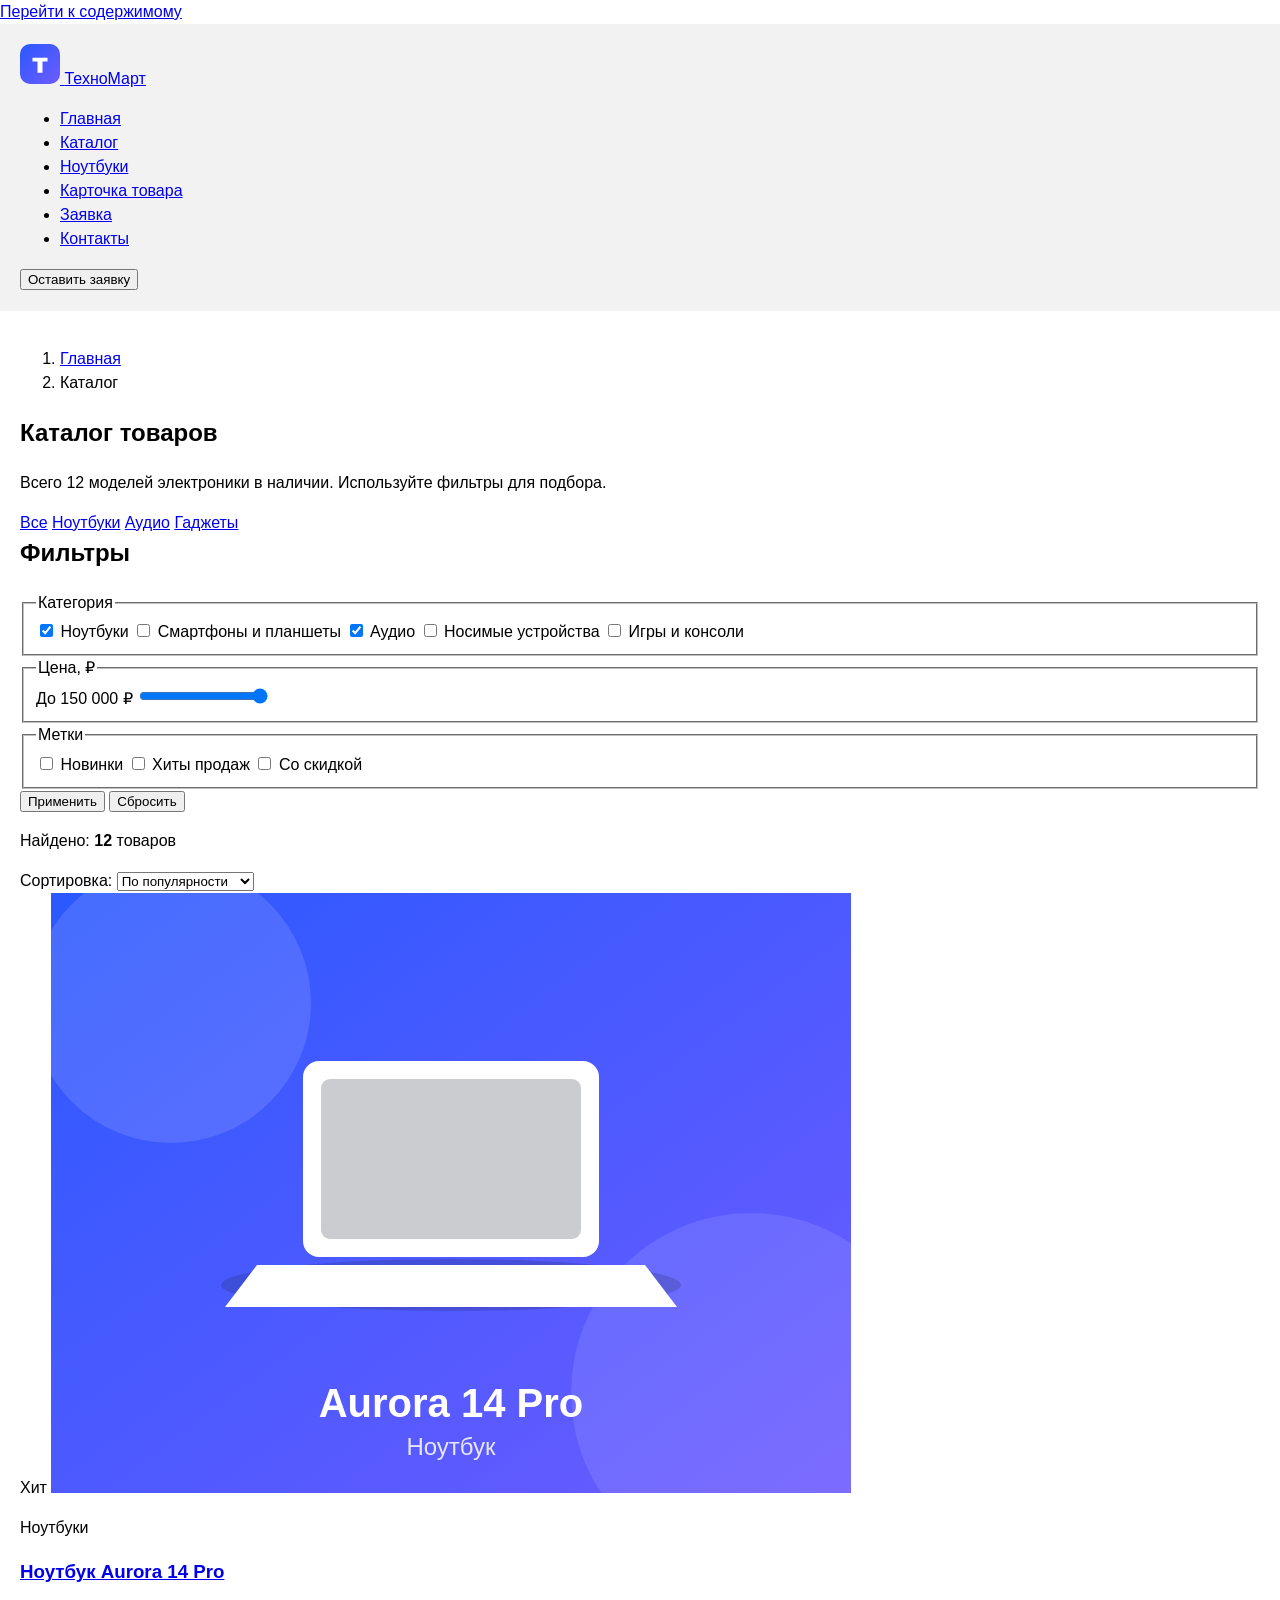
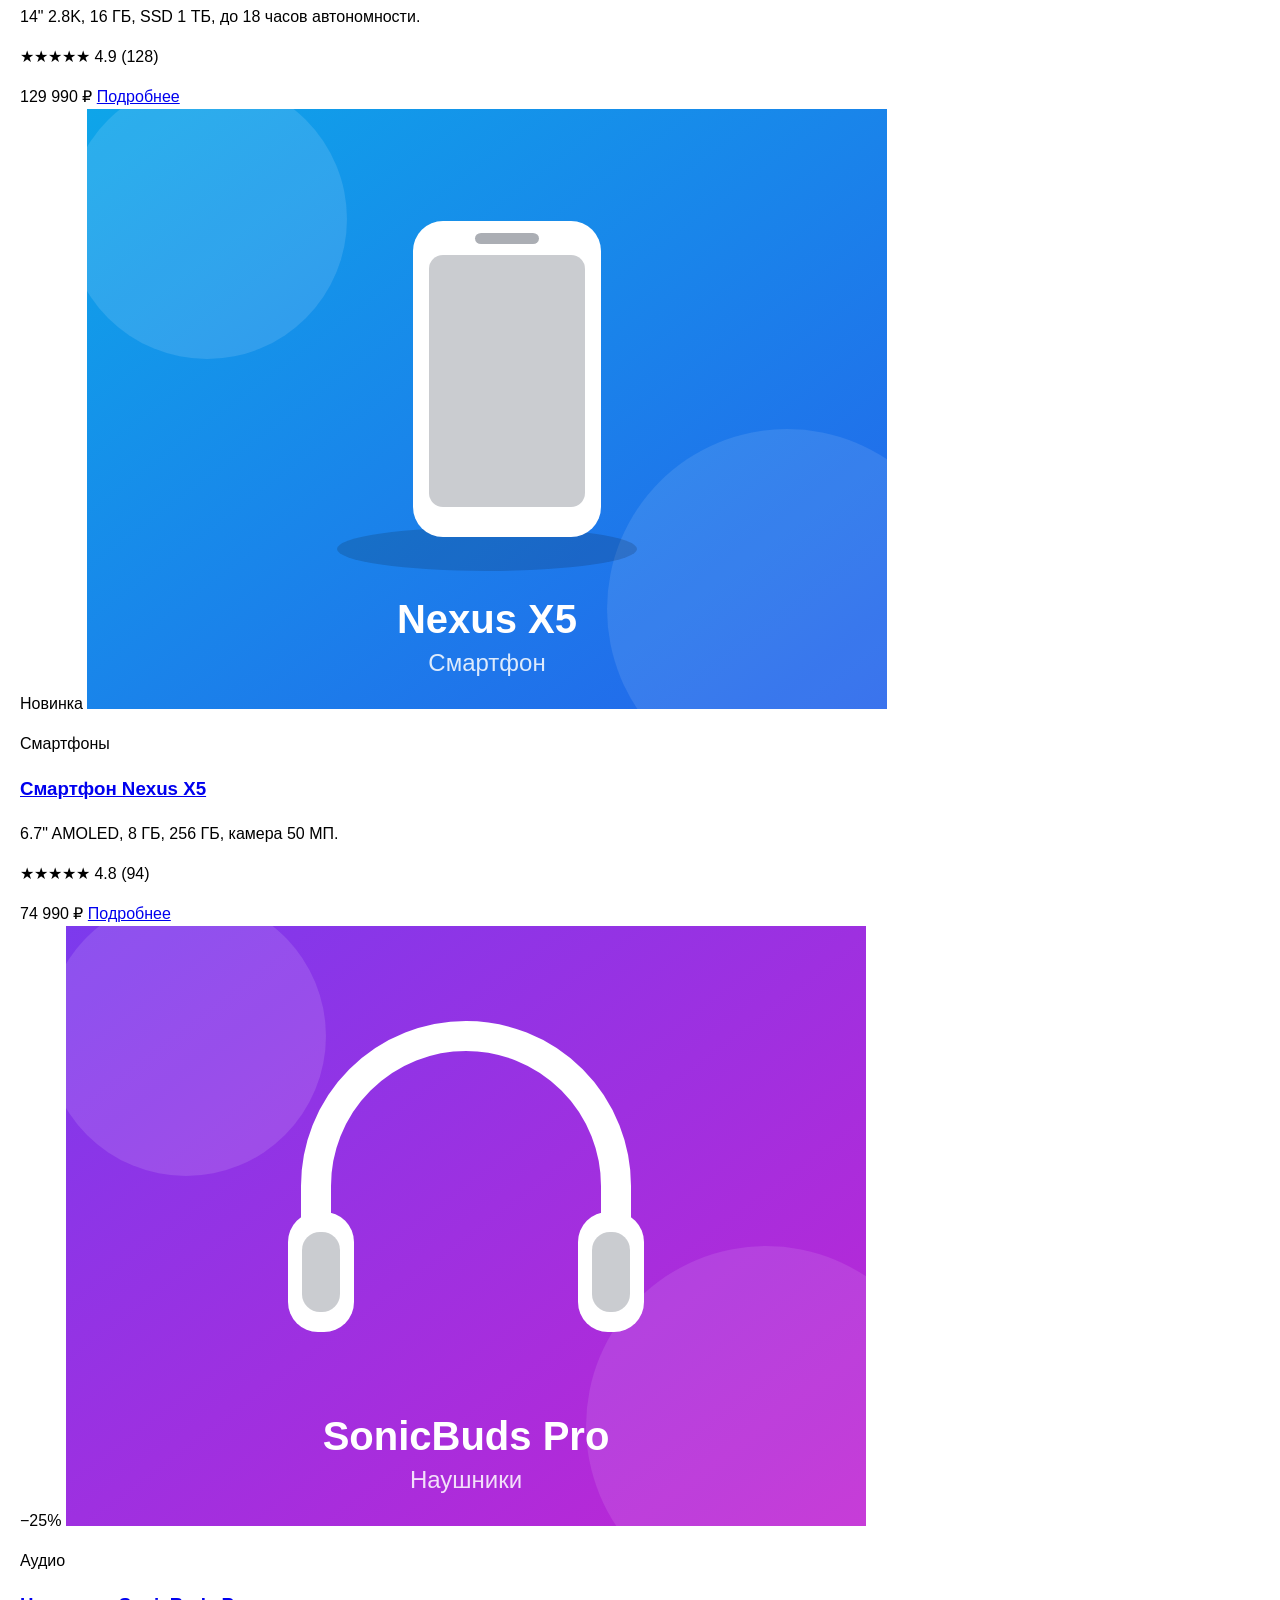
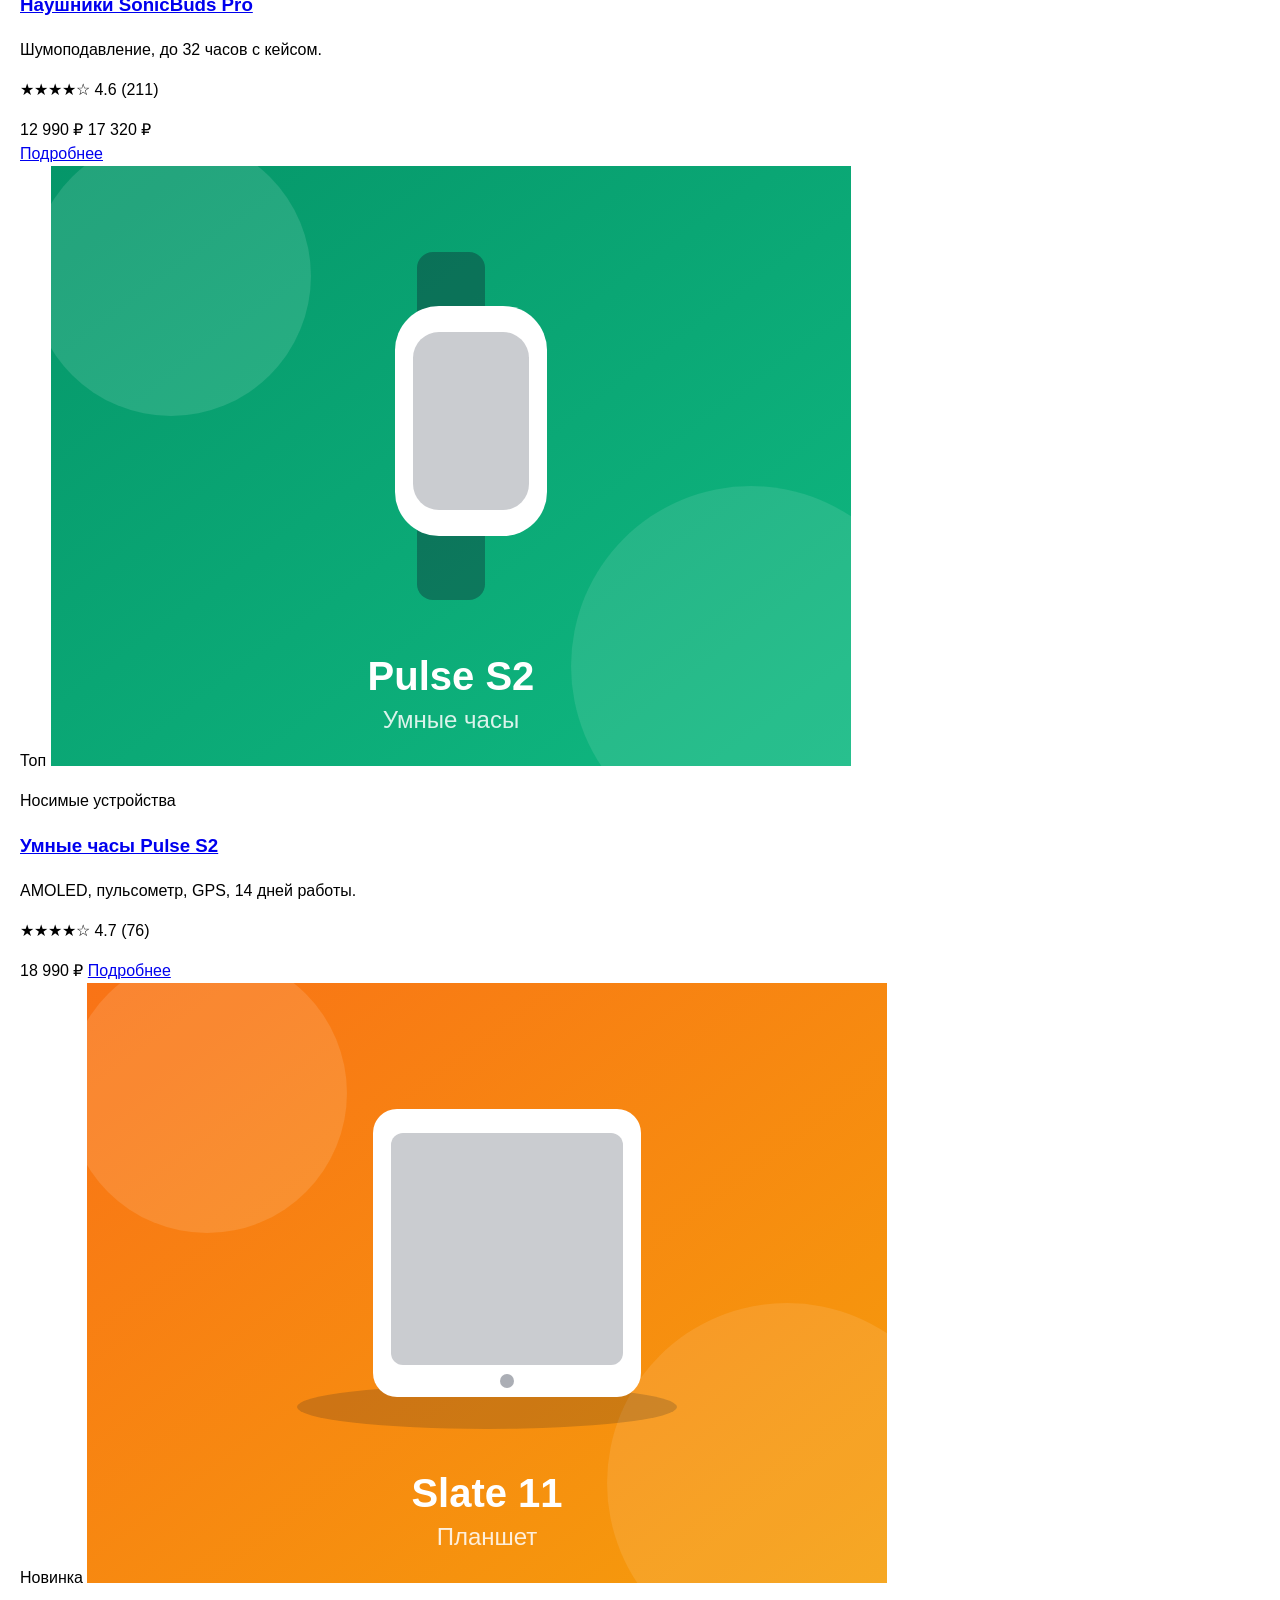
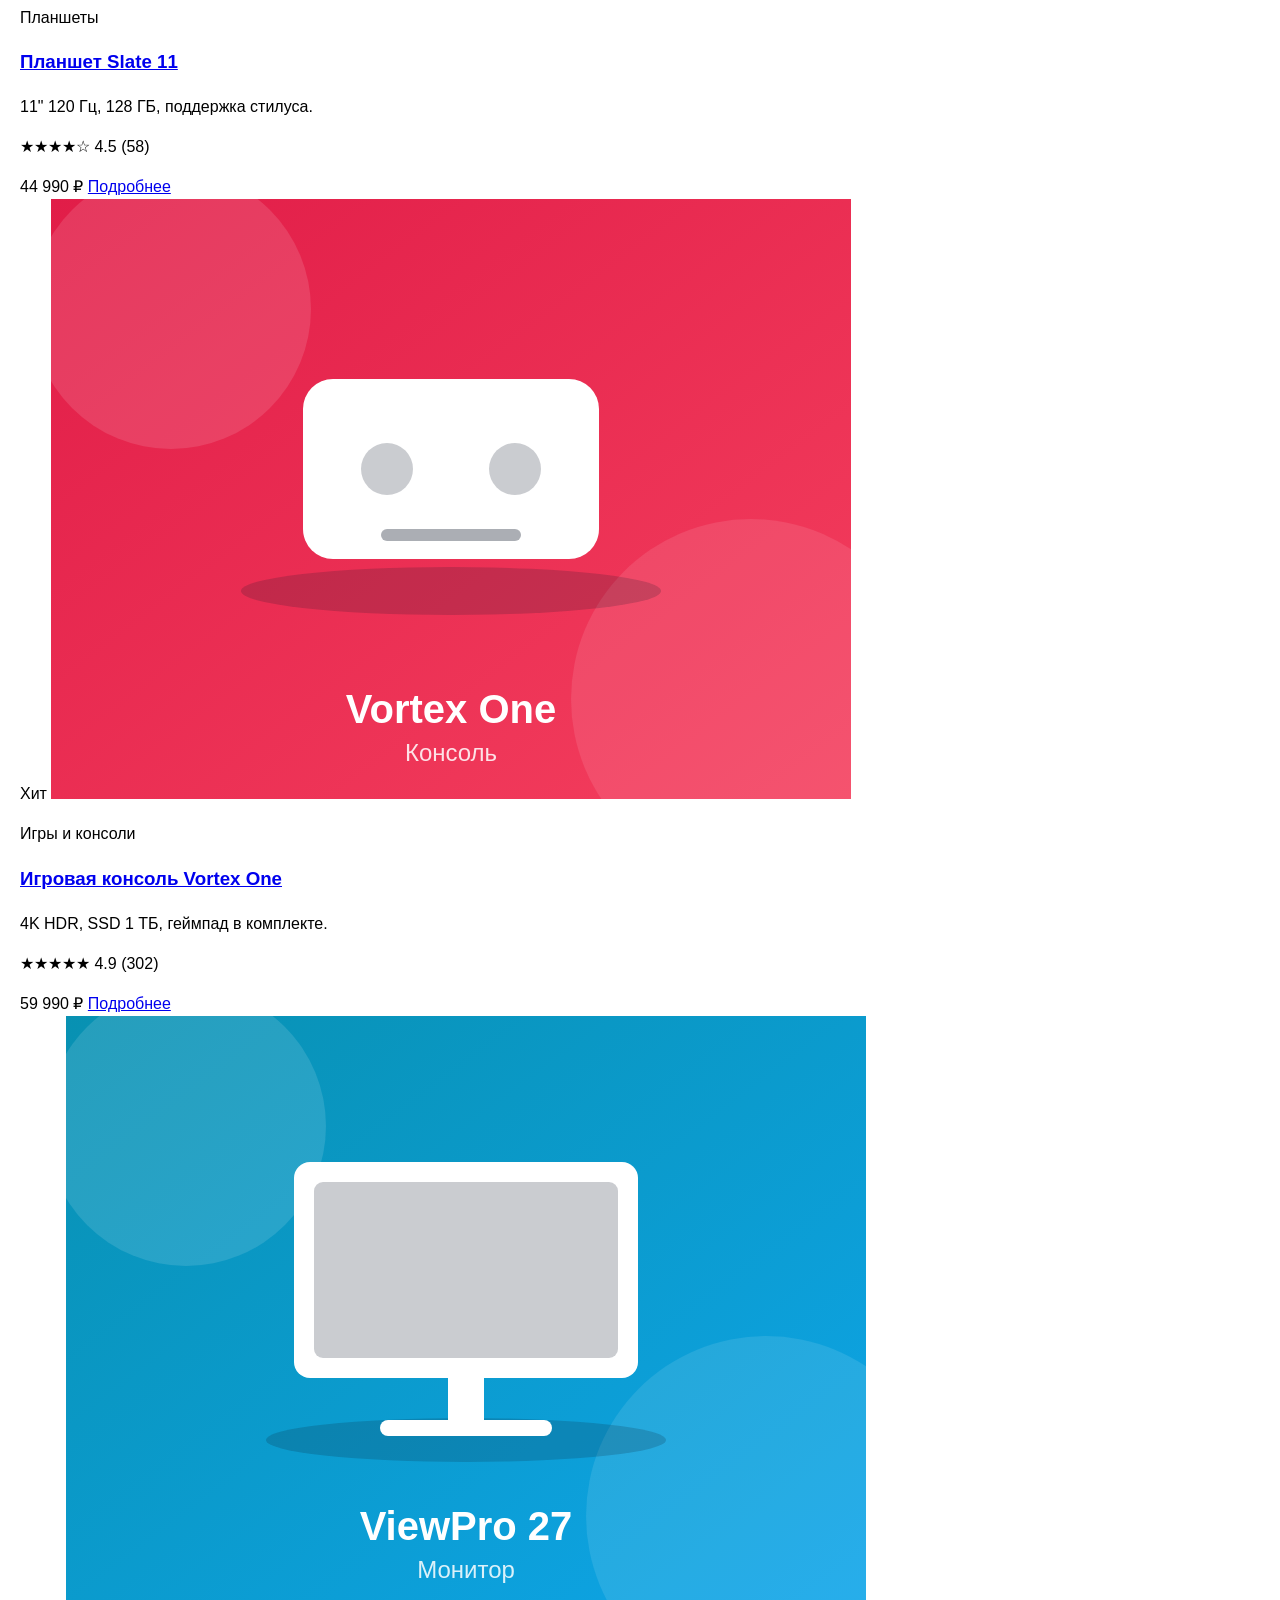
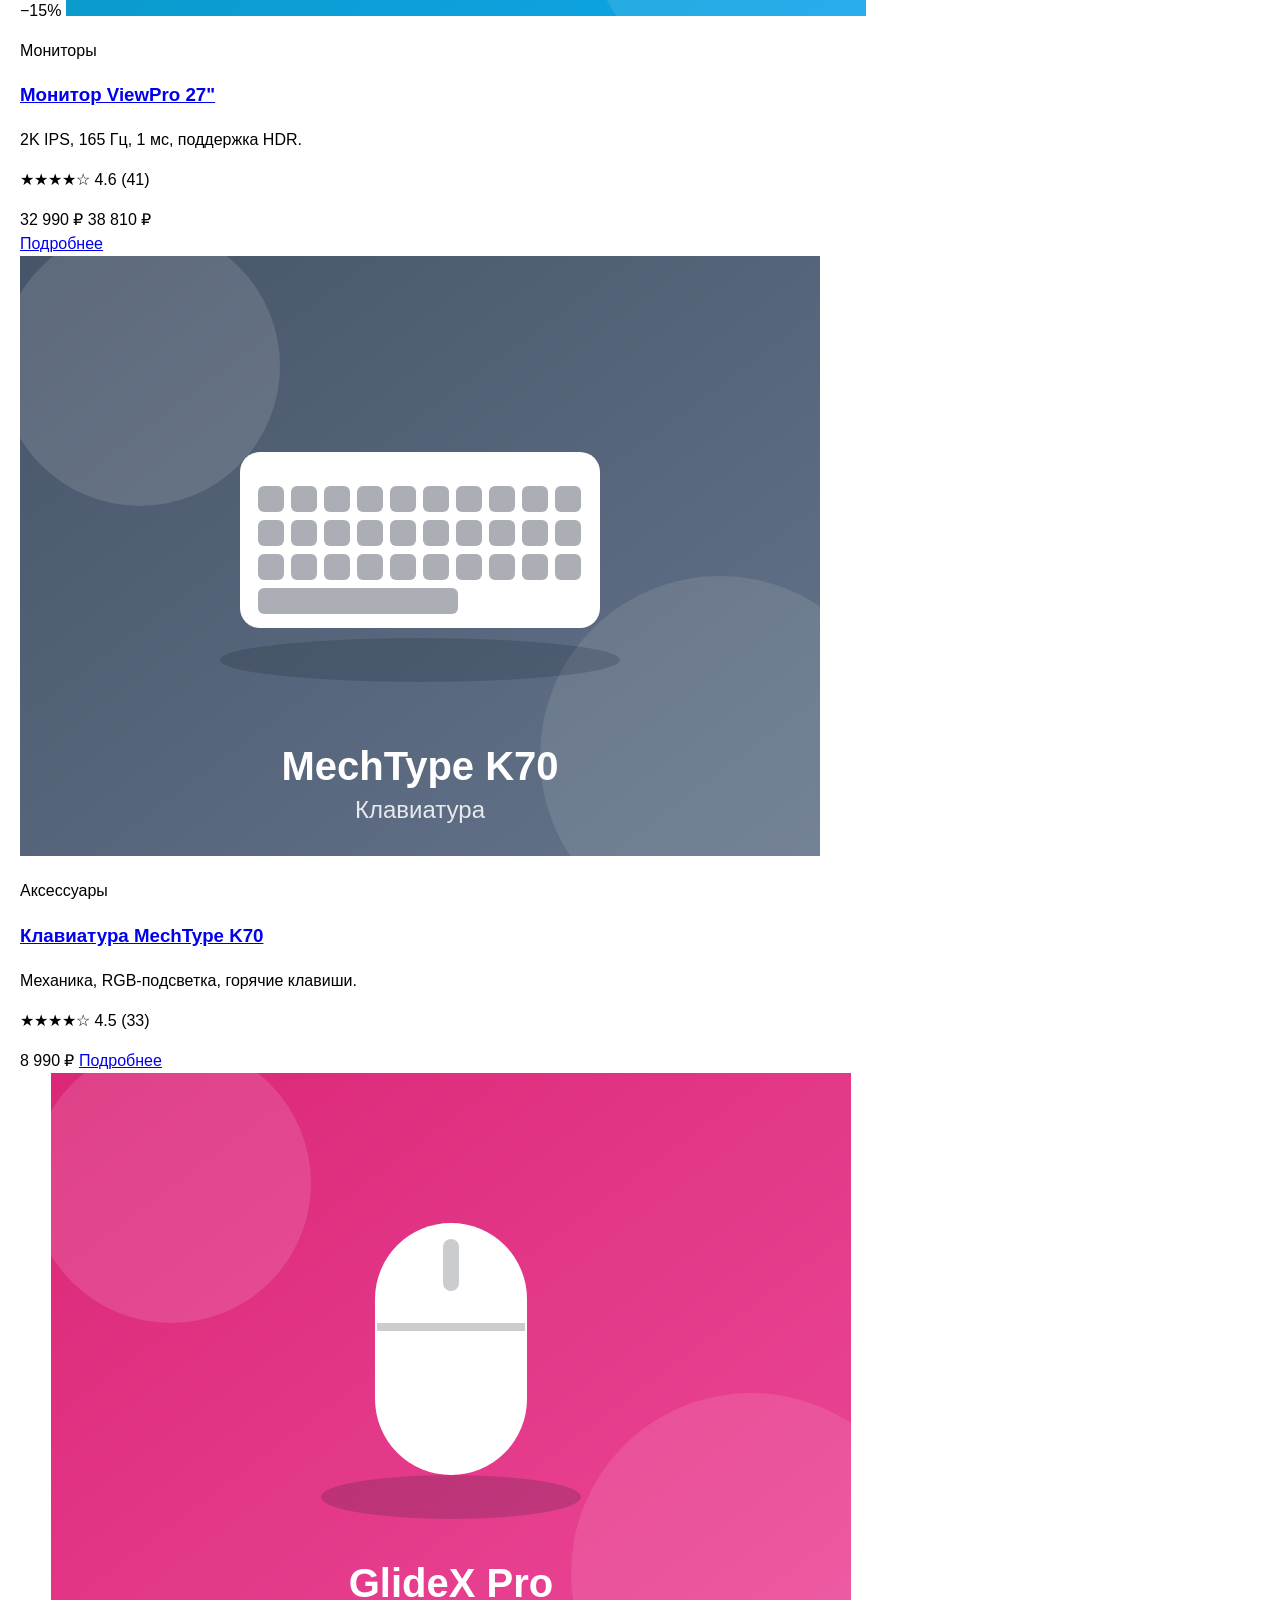
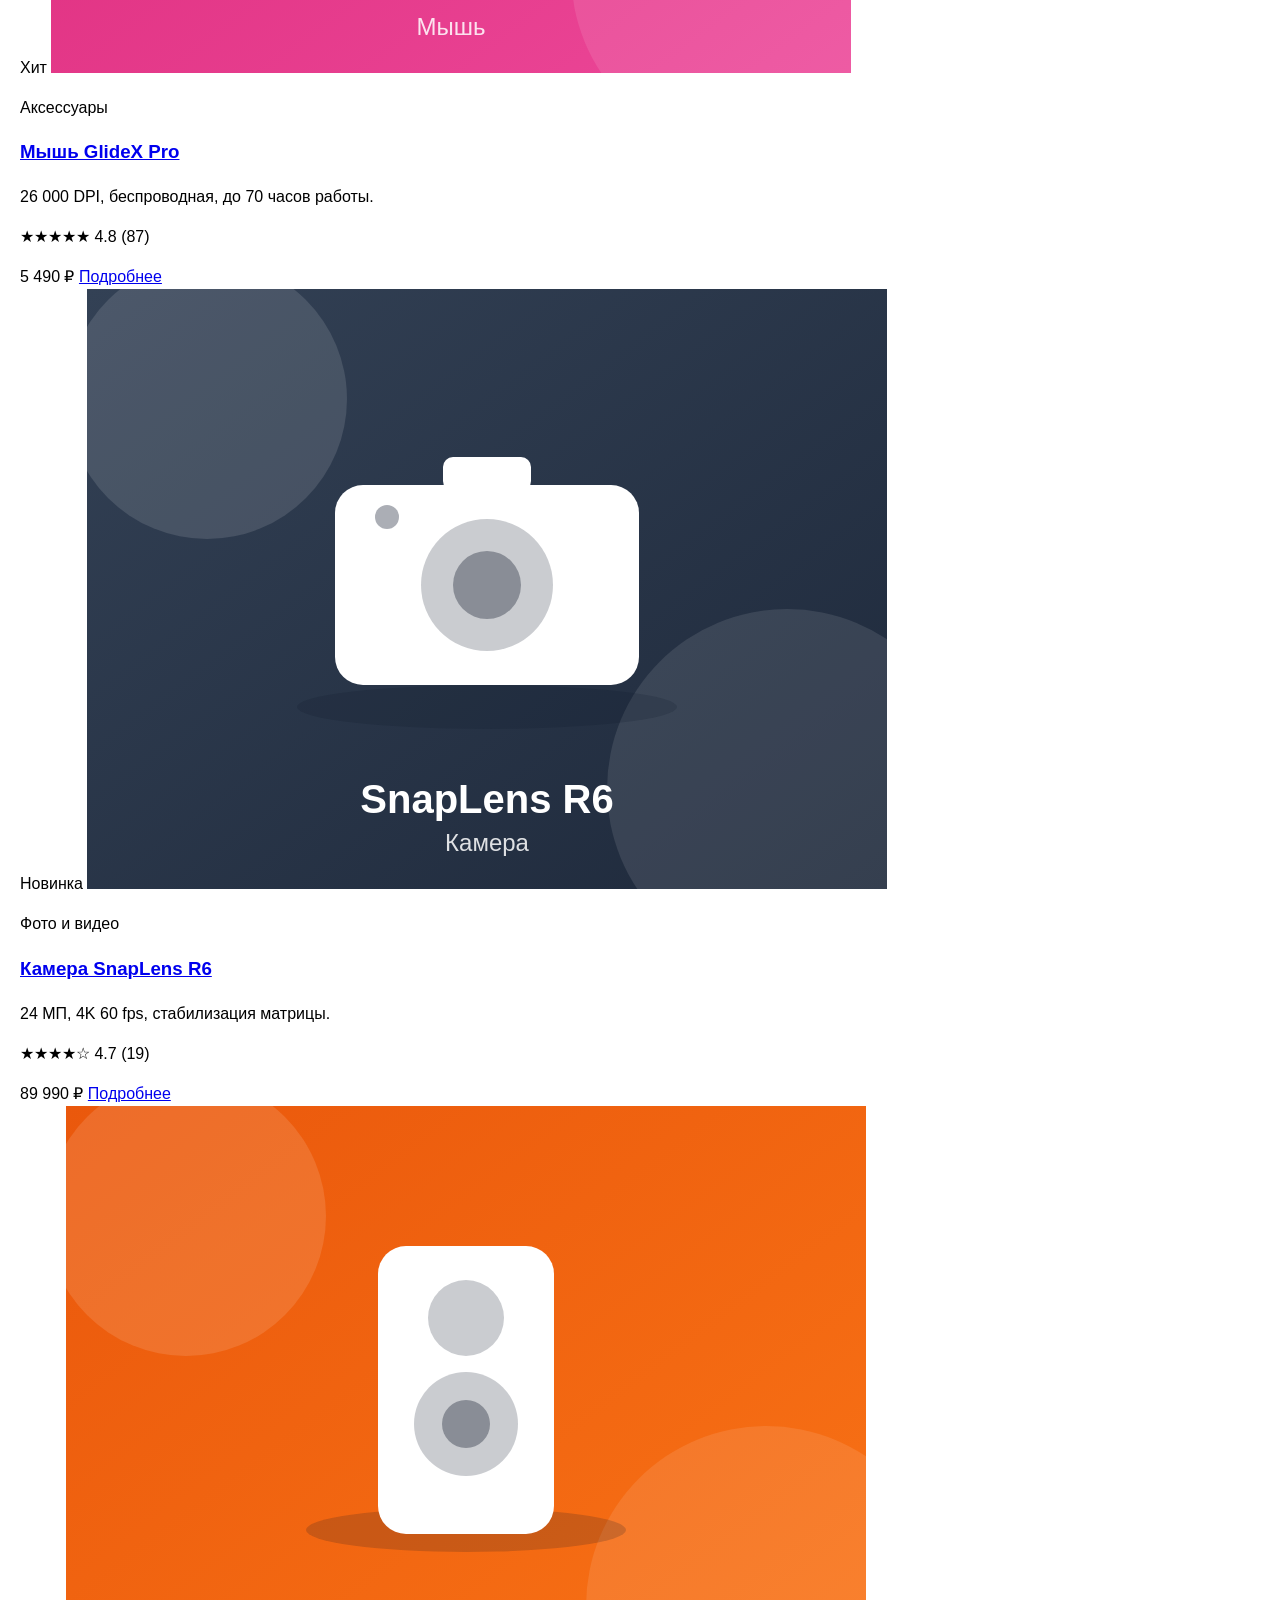
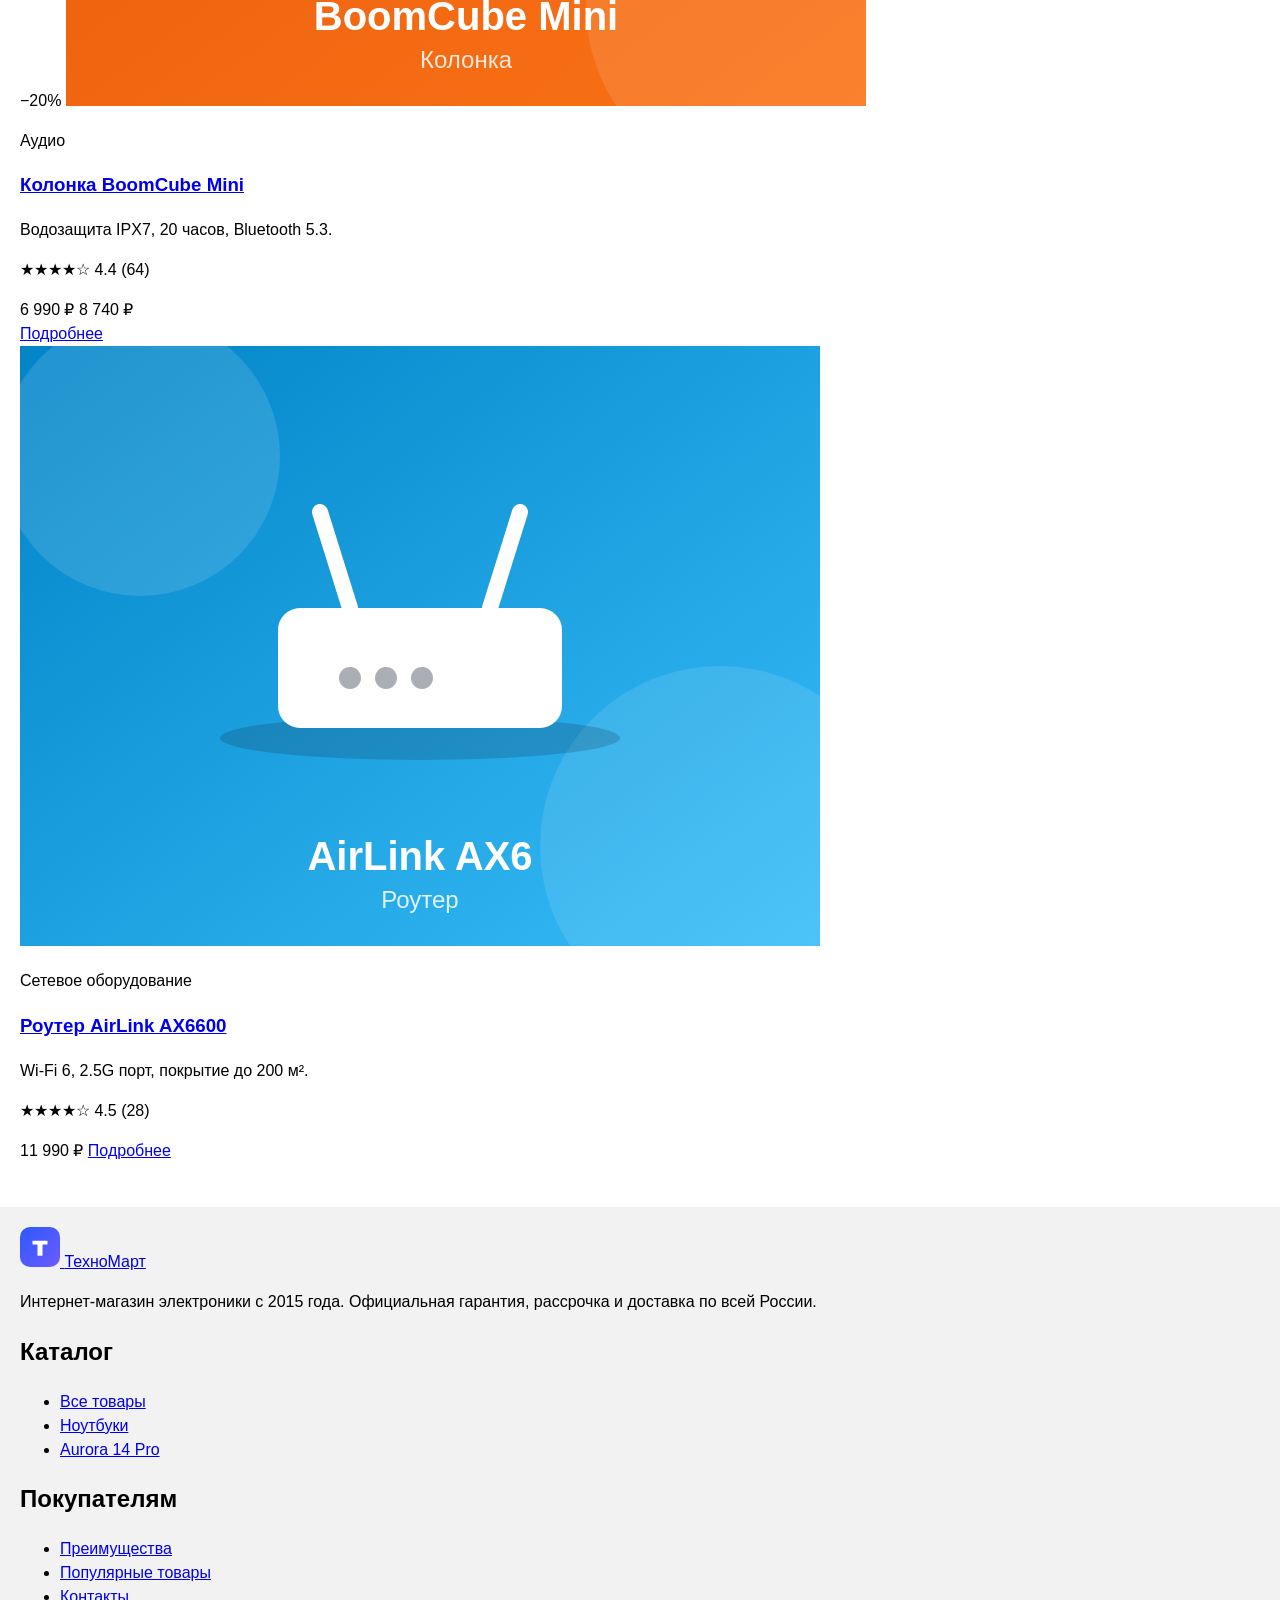
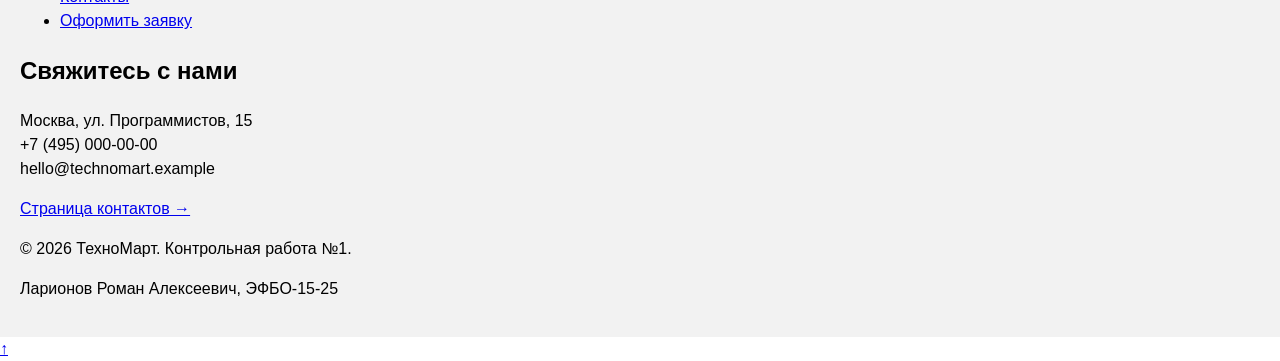
==== catalog.html @ 36c21b1c "feat: страницы главная, каталог, категория и карточка товара" ====
<!DOCTYPE html>
<html lang="ru">
<head>
  <meta charset="UTF-8">
  <meta name="viewport" content="width=device-width, initial-scale=1.0">
  <title>Каталог электроники — ТехноМарт</title>
  <meta name="description" content="Каталог ТехноМарт: ноутбуки, смартфоны, аудио, носимые устройства, игровые консоли и аксессуары. Фильтры по категории и цене.">
  <link rel="icon" type="image/svg+xml" href="images/favicon.svg">
  <link rel="stylesheet" href="css/style.css">
</head>
<body id="top">
  <a class="skip-link" href="#main">Перейти к содержимому</a>

  <header class="site-header">
    <div class="site-header__inner container">
      <a class="site-header__logo" href="index.html">
        <img class="site-header__logo-image" src="images/logo.svg" alt="Логотип интернет-магазина ТехноМарт" width="40" height="40">
        <span class="site-header__logo-text">Техно<span class="site-header__logo-accent">Март</span></span>
      </a>
      <nav class="site-nav" aria-label="Основная навигация">
        <ul class="site-nav__list">
          <li class="site-nav__item"><a class="site-nav__link" href="index.html">Главная</a></li>
          <li class="site-nav__item"><a class="site-nav__link site-nav__link--active" href="catalog.html" aria-current="page">Каталог</a></li>
          <li class="site-nav__item"><a class="site-nav__link" href="category.html">Ноутбуки</a></li>
          <li class="site-nav__item"><a class="site-nav__link" href="product.html">Карточка товара</a></li>
          <li class="site-nav__item"><a class="site-nav__link" href="order.html">Заявка</a></li>
          <li class="site-nav__item"><a class="site-nav__link" href="contacts.html">Контакты</a></li>
        </ul>
      </nav>
      <div class="site-header__actions">
        <button class="btn btn--primary btn--sm" type="button" data-modal-open="callback-modal">Оставить заявку</button>
      </div>
    </div>
  </header>

  <main id="main">
    <div class="container">
      <!-- Хлебные крошки -->
      <nav class="breadcrumbs" aria-label="Хлебные крошки">
        <ol class="breadcrumbs__list">
          <li class="breadcrumbs__item"><a class="breadcrumbs__link" href="index.html">Главная</a></li>
          <li class="breadcrumbs__item"><span class="breadcrumbs__current" aria-current="page">Каталог</span></li>
        </ol>
      </nav>
    </div>

    <section class="catalog" aria-labelledby="catalog-title">
      <div class="container">
        <div class="page-head">
          <div class="page-head__inner">
            <div>
              <h1 class="page-head__title" id="catalog-title">Каталог товаров</h1>
              <p class="page-head__text">Всего 12 моделей электроники в наличии. Используйте фильтры для подбора.</p>
            </div>
            <nav class="chips" aria-label="Быстрый выбор категории">
              <a class="chip chip--active" href="catalog.html">Все</a>
              <a class="chip" href="category.html">Ноутбуки</a>
              <a class="chip" href="catalog.html">Аудио</a>
              <a class="chip" href="catalog.html">Гаджеты</a>
            </nav>
          </div>
        </div>

        <div class="catalog__layout">
          <!-- Боковая панель фильтров (aside, sticky) -->
          <aside class="catalog__sidebar" aria-label="Фильтры каталога">
            <form class="filter" action="#" method="get">
              <h2 class="filter__title">Фильтры</h2>

              <fieldset class="filter__group">
                <legend class="filter__legend">Категория</legend>
                <label class="filter__item">
                  <input class="filter__input" type="checkbox" name="cat" value="laptops" checked>
                  <span class="filter__label">Ноутбуки</span>
                </label>
                <label class="filter__item">
                  <input class="filter__input" type="checkbox" name="cat" value="phones">
                  <span class="filter__label">Смартфоны и планшеты</span>
                </label>
                <label class="filter__item">
                  <input class="filter__input" type="checkbox" name="cat" value="audio" checked>
                  <span class="filter__label">Аудио</span>
                </label>
                <label class="filter__item">
                  <input class="filter__input" type="checkbox" name="cat" value="wearables">
                  <span class="filter__label">Носимые устройства</span>
                </label>
                <label class="filter__item">
                  <input class="filter__input" type="checkbox" name="cat" value="games">
                  <span class="filter__label">Игры и консоли</span>
                </label>
              </fieldset>

              <fieldset class="filter__group">
                <legend class="filter__legend">Цена, ₽</legend>
                <label class="filter__item" for="price-max">
                  <span class="filter__label">До 150 000 ₽</span>
                  <input class="filter__range" id="price-max" type="range" name="price" min="5000" max="150000" step="5000" value="150000">
                </label>
              </fieldset>

              <fieldset class="filter__group">
                <legend class="filter__legend">Метки</legend>
                <label class="filter__item">
                  <input class="filter__input" type="checkbox" name="tag" value="new">
                  <span class="filter__label">Новинки</span>
                </label>
                <label class="filter__item">
                  <input class="filter__input" type="checkbox" name="tag" value="hit">
                  <span class="filter__label">Хиты продаж</span>
                </label>
                <label class="filter__item">
                  <input class="filter__input" type="checkbox" name="tag" value="discount">
                  <span class="filter__label">Со скидкой</span>
                </label>
              </fieldset>

              <div class="order-form__actions">
                <button class="btn btn--primary btn--block" type="submit">Применить</button>
                <button class="btn btn--ghost btn--block" type="reset">Сбросить</button>
              </div>
            </form>
          </aside>

          <!-- Сетка карточек -->
          <div class="catalog__content">
            <div class="catalog__toolbar">
              <p class="catalog__count">Найдено: <strong>12</strong> товаров</p>
              <div class="catalog__sort">
                <label class="order-form__label" for="sort">Сортировка:</label>
                <select class="order-form__select select--auto" id="sort" name="sort">
                  <option>По популярности</option>
                  <option>Сначала дешёвые</option>
                  <option>Сначала дорогие</option>
                  <option>По рейтингу</option>
                </select>
              </div>
            </div>

            <div class="product-grid">
              <article class="product-card product-card--featured">
                <span class="product-card__badge product-card__badge--hit">Хит</span>
                <a class="product-card__media" href="product.html">
                  <img class="product-card__image" src="images/product-laptop.svg" alt="Ноутбук Aurora 14 Pro" width="800" height="600" loading="lazy">
                </a>
                <div class="product-card__body">
                  <p class="product-card__category">Ноутбуки</p>
                  <h3 class="product-card__title"><a href="product.html">Ноутбук Aurora 14 Pro</a></h3>
                  <p class="product-card__description">14&quot; 2.8K, 16 ГБ, SSD 1 ТБ, до 18 часов автономности.</p>
                  <p class="rating"><span class="rating__stars" aria-hidden="true">★★★★★</span> 4.9 <span class="rating__count">(128)</span></p>
                  <div class="product-card__meta">
                    <span class="product-card__price">129 990 ₽</span>
                    <a class="btn btn--outline btn--sm" href="product.html">Подробнее</a>
                  </div>
                </div>
              </article>

              <article class="product-card">
                <span class="product-card__badge product-card__badge--new">Новинка</span>
                <a class="product-card__media" href="product.html">
                  <img class="product-card__image" src="images/product-smartphone.svg" alt="Смартфон Nexus X5" width="800" height="600" loading="lazy">
                </a>
                <div class="product-card__body">
                  <p class="product-card__category">Смартфоны</p>
                  <h3 class="product-card__title"><a href="product.html">Смартфон Nexus X5</a></h3>
                  <p class="product-card__description">6.7&quot; AMOLED, 8 ГБ, 256 ГБ, камера 50 МП.</p>
                  <p class="rating"><span class="rating__stars" aria-hidden="true">★★★★★</span> 4.8 <span class="rating__count">(94)</span></p>
                  <div class="product-card__meta">
                    <span class="product-card__price">74 990 ₽</span>
                    <a class="btn btn--outline btn--sm" href="product.html">Подробнее</a>
                  </div>
                </div>
              </article>

              <article class="product-card product-card--discount">
                <span class="product-card__badge product-card__badge--discount">−25%</span>
                <a class="product-card__media" href="product.html">
                  <img class="product-card__image" src="images/product-headphones.svg" alt="Наушники SonicBuds Pro" width="800" height="600" loading="lazy">
                </a>
                <div class="product-card__body">
                  <p class="product-card__category">Аудио</p>
                  <h3 class="product-card__title"><a href="product.html">Наушники SonicBuds Pro</a></h3>
                  <p class="product-card__description">Шумоподавление, до 32 часов с кейсом.</p>
                  <p class="rating"><span class="rating__stars" aria-hidden="true">★★★★☆</span> 4.6 <span class="rating__count">(211)</span></p>
                  <div class="product-card__meta">
                    <div class="product-card__prices">
                      <span class="product-card__price">12 990 ₽</span>
                      <span class="product-card__price-old">17 320 ₽</span>
                    </div>
                    <a class="btn btn--outline btn--sm" href="product.html">Подробнее</a>
                  </div>
                </div>
              </article>

              <article class="product-card">
                <span class="product-card__badge">Топ</span>
                <a class="product-card__media" href="product.html">
                  <img class="product-card__image" src="images/product-watch.svg" alt="Умные часы Pulse S2" width="800" height="600" loading="lazy">
                </a>
                <div class="product-card__body">
                  <p class="product-card__category">Носимые устройства</p>
                  <h3 class="product-card__title"><a href="product.html">Умные часы Pulse S2</a></h3>
                  <p class="product-card__description">AMOLED, пульсометр, GPS, 14 дней работы.</p>
                  <p class="rating"><span class="rating__stars" aria-hidden="true">★★★★☆</span> 4.7 <span class="rating__count">(76)</span></p>
                  <div class="product-card__meta">
                    <span class="product-card__price">18 990 ₽</span>
                    <a class="btn btn--outline btn--sm" href="product.html">Подробнее</a>
                  </div>
                </div>
              </article>

              <article class="product-card">
                <span class="product-card__badge product-card__badge--new">Новинка</span>
                <a class="product-card__media" href="product.html">
                  <img class="product-card__image" src="images/product-tablet.svg" alt="Планшет Slate 11" width="800" height="600" loading="lazy">
                </a>
                <div class="product-card__body">
                  <p class="product-card__category">Планшеты</p>
                  <h3 class="product-card__title"><a href="product.html">Планшет Slate 11</a></h3>
                  <p class="product-card__description">11&quot; 120 Гц, 128 ГБ, поддержка стилуса.</p>
                  <p class="rating"><span class="rating__stars" aria-hidden="true">★★★★☆</span> 4.5 <span class="rating__count">(58)</span></p>
                  <div class="product-card__meta">
                    <span class="product-card__price">44 990 ₽</span>
                    <a class="btn btn--outline btn--sm" href="product.html">Подробнее</a>
                  </div>
                </div>
              </article>

              <article class="product-card">
                <span class="product-card__badge product-card__badge--hit">Хит</span>
                <a class="product-card__media" href="product.html">
                  <img class="product-card__image" src="images/product-console.svg" alt="Игровая консоль Vortex One" width="800" height="600" loading="lazy">
                </a>
                <div class="product-card__body">
                  <p class="product-card__category">Игры и консоли</p>
                  <h3 class="product-card__title"><a href="product.html">Игровая консоль Vortex One</a></h3>
                  <p class="product-card__description">4K HDR, SSD 1 ТБ, геймпад в комплекте.</p>
                  <p class="rating"><span class="rating__stars" aria-hidden="true">★★★★★</span> 4.9 <span class="rating__count">(302)</span></p>
                  <div class="product-card__meta">
                    <span class="product-card__price">59 990 ₽</span>
                    <a class="btn btn--outline btn--sm" href="product.html">Подробнее</a>
                  </div>
                </div>
              </article>

              <article class="product-card product-card--discount">
                <span class="product-card__badge product-card__badge--discount">−15%</span>
                <a class="product-card__media" href="product.html">
                  <img class="product-card__image" src="images/product-monitor.svg" alt="Монитор ViewPro 27" width="800" height="600" loading="lazy">
                </a>
                <div class="product-card__body">
                  <p class="product-card__category">Мониторы</p>
                  <h3 class="product-card__title"><a href="product.html">Монитор ViewPro 27&quot;</a></h3>
                  <p class="product-card__description">2K IPS, 165 Гц, 1 мс, поддержка HDR.</p>
                  <p class="rating"><span class="rating__stars" aria-hidden="true">★★★★☆</span> 4.6 <span class="rating__count">(41)</span></p>
                  <div class="product-card__meta">
                    <div class="product-card__prices">
                      <span class="product-card__price">32 990 ₽</span>
                      <span class="product-card__price-old">38 810 ₽</span>
                    </div>
                    <a class="btn btn--outline btn--sm" href="product.html">Подробнее</a>
                  </div>
                </div>
              </article>

              <article class="product-card">
                <a class="product-card__media" href="product.html">
                  <img class="product-card__image" src="images/product-keyboard.svg" alt="Механическая клавиатура MechType K70" width="800" height="600" loading="lazy">
                </a>
                <div class="product-card__body">
                  <p class="product-card__category">Аксессуары</p>
                  <h3 class="product-card__title"><a href="product.html">Клавиатура MechType K70</a></h3>
                  <p class="product-card__description">Механика, RGB-подсветка, горячие клавиши.</p>
                  <p class="rating"><span class="rating__stars" aria-hidden="true">★★★★☆</span> 4.5 <span class="rating__count">(33)</span></p>
                  <div class="product-card__meta">
                    <span class="product-card__price">8 990 ₽</span>
                    <a class="btn btn--outline btn--sm" href="product.html">Подробнее</a>
                  </div>
                </div>
              </article>

              <article class="product-card">
                <span class="product-card__badge product-card__badge--hit">Хит</span>
                <a class="product-card__media" href="product.html">
                  <img class="product-card__image" src="images/product-mouse.svg" alt="Игровая мышь GlideX Pro" width="800" height="600" loading="lazy">
                </a>
                <div class="product-card__body">
                  <p class="product-card__category">Аксессуары</p>
                  <h3 class="product-card__title"><a href="product.html">Мышь GlideX Pro</a></h3>
                  <p class="product-card__description">26 000 DPI, беспроводная, до 70 часов работы.</p>
                  <p class="rating"><span class="rating__stars" aria-hidden="true">★★★★★</span> 4.8 <span class="rating__count">(87)</span></p>
                  <div class="product-card__meta">
                    <span class="product-card__price">5 490 ₽</span>
                    <a class="btn btn--outline btn--sm" href="product.html">Подробнее</a>
                  </div>
                </div>
              </article>

              <article class="product-card">
                <span class="product-card__badge product-card__badge--new">Новинка</span>
                <a class="product-card__media" href="product.html">
                  <img class="product-card__image" src="images/product-camera.svg" alt="Беззеркальная камера SnapLens R6" width="800" height="600" loading="lazy">
                </a>
                <div class="product-card__body">
                  <p class="product-card__category">Фото и видео</p>
                  <h3 class="product-card__title"><a href="product.html">Камера SnapLens R6</a></h3>
                  <p class="product-card__description">24 МП, 4K 60 fps, стабилизация матрицы.</p>
                  <p class="rating"><span class="rating__stars" aria-hidden="true">★★★★☆</span> 4.7 <span class="rating__count">(19)</span></p>
                  <div class="product-card__meta">
                    <span class="product-card__price">89 990 ₽</span>
                    <a class="btn btn--outline btn--sm" href="product.html">Подробнее</a>
                  </div>
                </div>
              </article>

              <article class="product-card product-card--discount">
                <span class="product-card__badge product-card__badge--discount">−20%</span>
                <a class="product-card__media" href="product.html">
                  <img class="product-card__image" src="images/product-speaker.svg" alt="Портативная колонка BoomCube Mini" width="800" height="600" loading="lazy">
                </a>
                <div class="product-card__body">
                  <p class="product-card__category">Аудио</p>
                  <h3 class="product-card__title"><a href="product.html">Колонка BoomCube Mini</a></h3>
                  <p class="product-card__description">Водозащита IPX7, 20 часов, Bluetooth 5.3.</p>
                  <p class="rating"><span class="rating__stars" aria-hidden="true">★★★★☆</span> 4.4 <span class="rating__count">(64)</span></p>
                  <div class="product-card__meta">
                    <div class="product-card__prices">
                      <span class="product-card__price">6 990 ₽</span>
                      <span class="product-card__price-old">8 740 ₽</span>
                    </div>
                    <a class="btn btn--outline btn--sm" href="product.html">Подробнее</a>
                  </div>
                </div>
              </article>

              <article class="product-card">
                <a class="product-card__media" href="product.html">
                  <img class="product-card__image" src="images/product-router.svg" alt="Wi-Fi роутер AirLink AX6" width="800" height="600" loading="lazy">
                </a>
                <div class="product-card__body">
                  <p class="product-card__category">Сетевое оборудование</p>
                  <h3 class="product-card__title"><a href="product.html">Роутер AirLink AX6600</a></h3>
                  <p class="product-card__description">Wi-Fi 6, 2.5G порт, покрытие до 200 м².</p>
                  <p class="rating"><span class="rating__stars" aria-hidden="true">★★★★☆</span> 4.5 <span class="rating__count">(28)</span></p>
                  <div class="product-card__meta">
                    <span class="product-card__price">11 990 ₽</span>
                    <a class="btn btn--outline btn--sm" href="product.html">Подробнее</a>
                  </div>
                </div>
              </article>
            </div>
          </div>
        </div>
      </div>
    </section>
  </main>

  <footer class="site-footer">
    <div class="site-footer__grid container">
      <div class="site-footer__col">
        <a class="site-header__logo site-header__logo--light" href="index.html">
          <img class="site-header__logo-image" src="images/logo.svg" alt="Логотип интернет-магазина ТехноМарт" width="40" height="40">
          <span class="site-header__logo-text">Техно<span class="site-header__logo-accent">Март</span></span>
        </a>
        <p class="site-footer__text">Интернет-магазин электроники с 2015 года. Официальная гарантия, рассрочка и доставка по всей России.</p>
      </div>
      <div class="site-footer__col">
        <h2 class="site-footer__title">Каталог</h2>
        <ul class="site-footer__list">
          <li><a class="site-footer__link" href="catalog.html">Все товары</a></li>
          <li><a class="site-footer__link" href="category.html">Ноутбуки</a></li>
          <li><a class="site-footer__link" href="product.html">Aurora 14 Pro</a></li>
        </ul>
      </div>
      <div class="site-footer__col">
        <h2 class="site-footer__title">Покупателям</h2>
        <ul class="site-footer__list">
          <li><a class="site-footer__link" href="index.html#advantages">Преимущества</a></li>
          <li><a class="site-footer__link" href="index.html#popular">Популярные товары</a></li>
          <li><a class="site-footer__link" href="index.html#contacts">Контакты</a></li>
          <li><a class="site-footer__link" href="order.html">Оформить заявку</a></li>
        </ul>
      </div>
      <div class="site-footer__col">
        <h2 class="site-footer__title">Свяжитесь с нами</h2>
        <p class="site-footer__text">Москва, ул. Программистов, 15<br>+7 (495) 000-00-00<br>hello@technomart.example</p>
        <a class="site-footer__link" href="contacts.html">Страница контактов →</a>
      </div>
    </div>
    <div class="site-footer__bottom container">
      <p>© <span data-current-year>2026</span> ТехноМарт. Контрольная работа №1.</p>
      <p>Ларионов Роман Алексеевич, ЭФБО-15-25</p>
    </div>
  </footer>

  <a class="to-top" href="#top" aria-label="Наверх">↑</a>

  <dialog class="modal" id="callback-modal" aria-labelledby="callback-modal-title">
    <form class="order-form" action="#" method="post">
      <button class="modal__close" type="button" data-modal-close aria-label="Закрыть окно">&times;</button>
      <h2 class="modal__title" id="callback-modal-title">Быстрая заявка</h2>
      <p class="modal__text">Оставьте контакты — менеджер перезвонит в течение 15 минут.</p>
      <div class="order-form__grid">
        <div class="order-form__field">
          <label class="order-form__label" for="modal-name">Имя <span class="order-form__required">*</span></label>
          <input class="order-form__input" id="modal-name" name="name" type="text" required placeholder="Иван" autocomplete="name">
        </div>
        <div class="order-form__field">
          <label class="order-form__label" for="modal-phone">Телефон <span class="order-form__required">*</span></label>
          <input class="order-form__input" id="modal-phone" name="phone" type="tel" required placeholder="+7 (999) 123-45-67" autocomplete="tel">
        </div>
        <div class="order-form__field order-form__field--full">
          <label class="order-form__checkbox">
            <input type="checkbox" name="consent" required>
            <span>Согласен на обработку персональных данных</span>
          </label>
        </div>
      </div>
      <div class="modal__actions">
        <button class="btn btn--primary" type="submit">Отправить</button>
        <button class="btn btn--ghost" type="button" data-modal-close>Отмена</button>
      </div>
    </form>
  </dialog>

  <script src="js/main.js"></script>
</body>
</html>
---- css/style.css ----
body {
  margin: 0;
  font-family: Arial, sans-serif;
  line-height: 1.5;
}

header,
main,
footer {
  padding: 20px;
}

header {
  background-color: #f2f2f2;
}

footer {
  background-color: #f2f2f2;
}

section {
  margin-bottom: 24px;
}

section h2 {
  margin-top: 0;
}
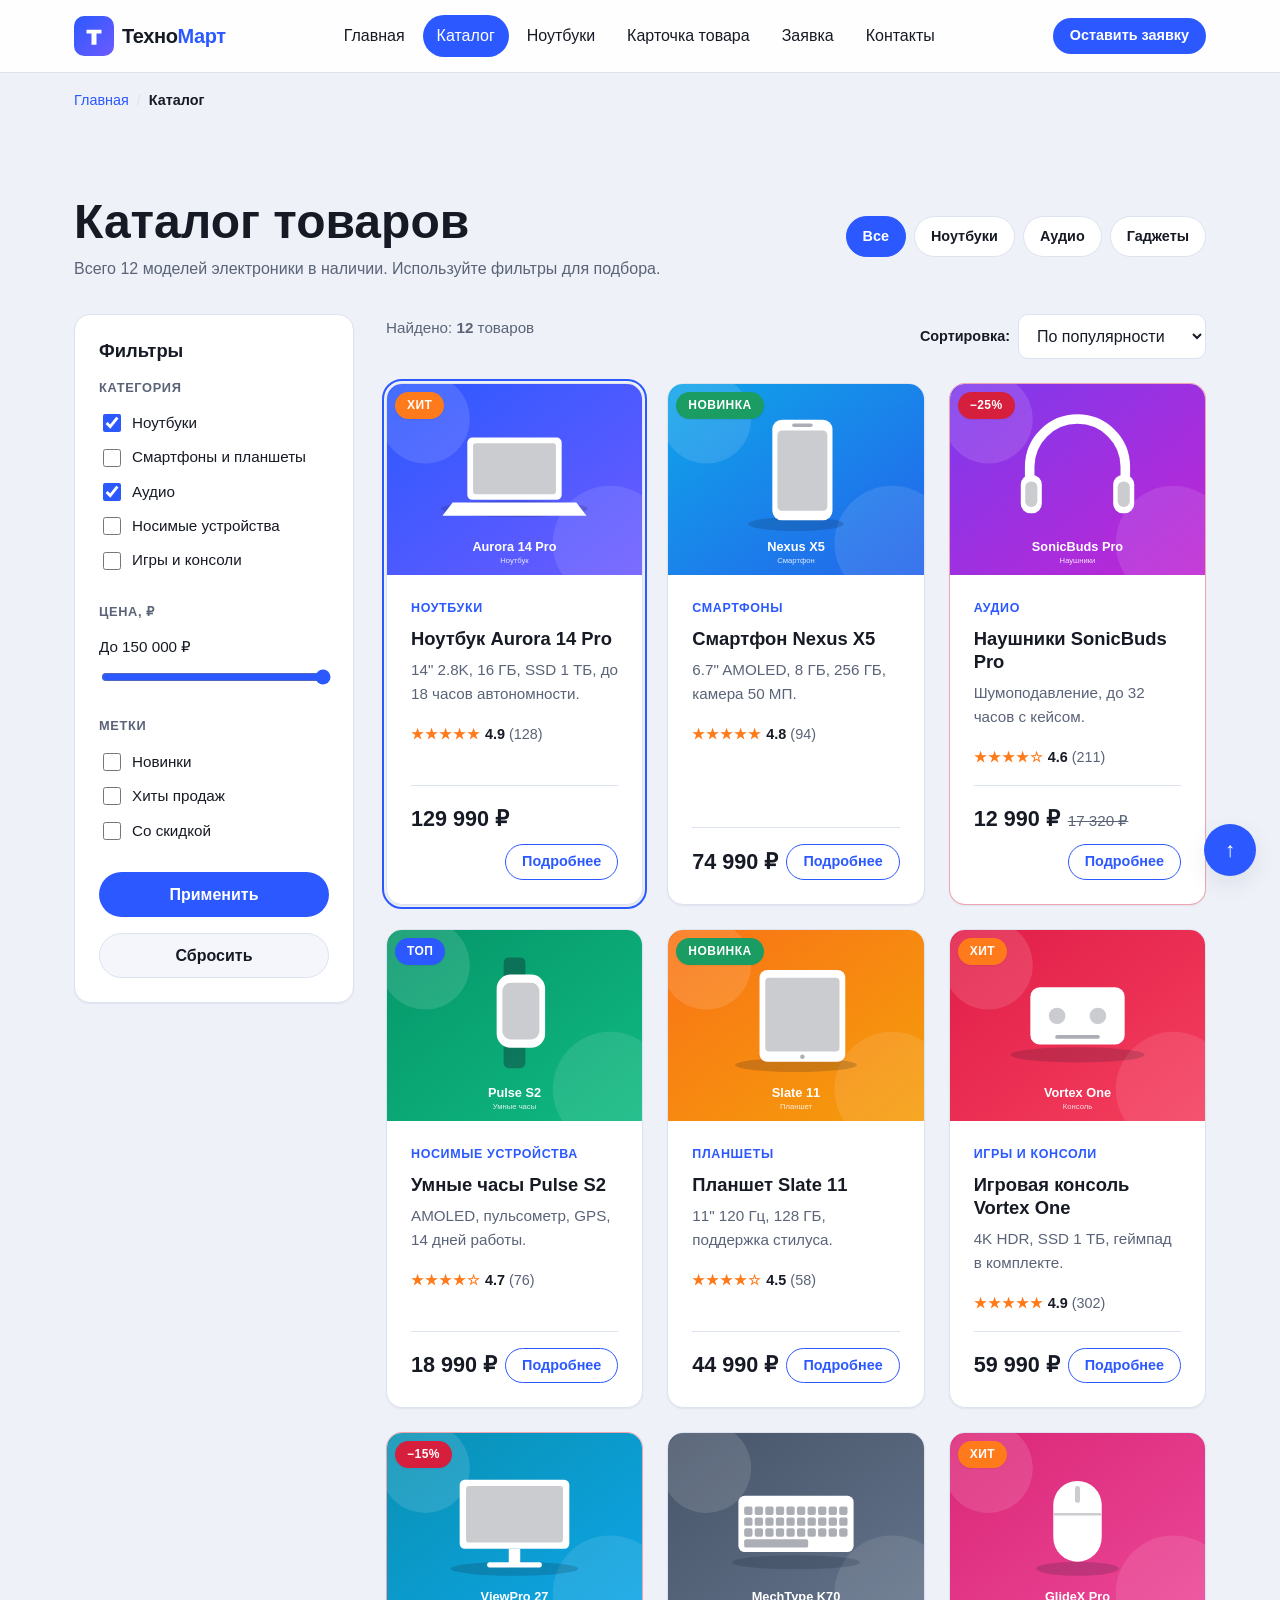
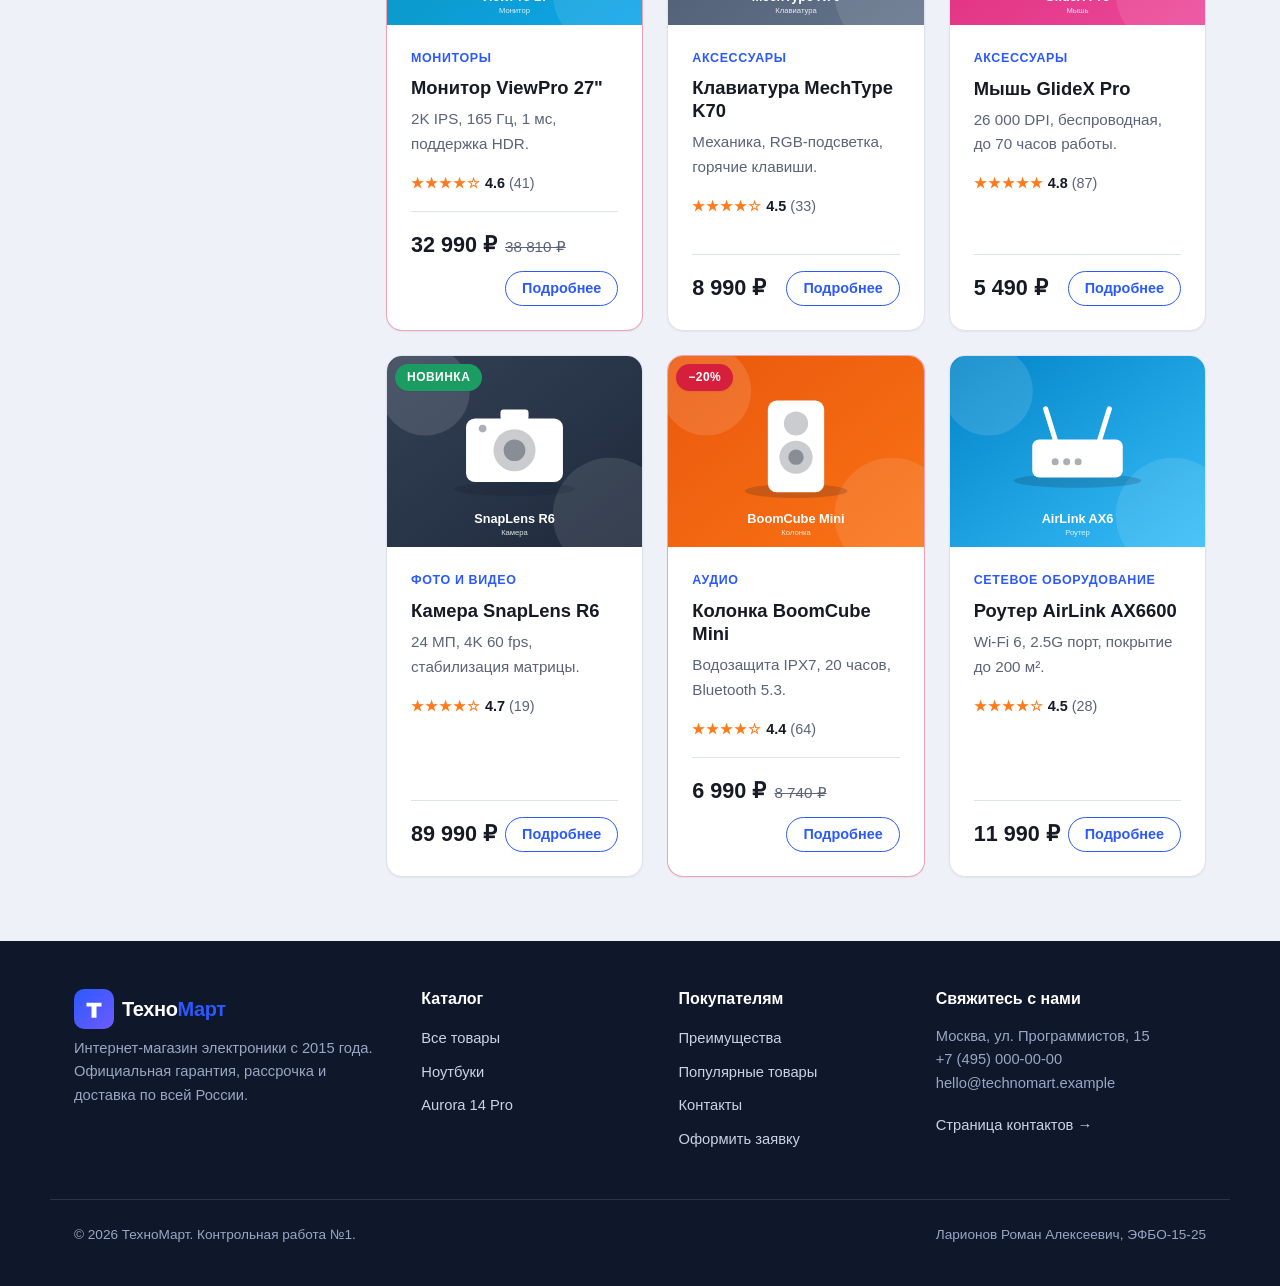
==== commit 429780a7: "fix: цены в одну строку, бейджи без наложения, корректное состояние полей" ====
--- a/catalog.html
+++ b/catalog.html
@@ -93,7 +93,7 @@
 
               <fieldset class="filter__group">
                 <legend class="filter__legend">Цена, ₽</legend>
-                <label class="filter__item" for="price-max">
+                <label class="filter__item filter__item--range" for="price-max">
                   <span class="filter__label">До 150 000 ₽</span>
                   <input class="filter__range" id="price-max" type="range" name="price" min="5000" max="150000" step="5000" value="150000">
                 </label>
--- a/css/style.css
+++ b/css/style.css
@@ -1,27 +1,1801 @@
+/* =====================================================================
+   kr1-html-css-shop — ТехноМарт (интернет-магазин электроники)
+   Контрольная работа №1: HTML и CSS — многостраничный сайт.
+   Файл: css/style.css
+   Структура: переменные -> база -> утилиты -> компоненты (БЭМ) -> адаптив.
+   ===================================================================== */
+
+/* ------------------------------------------------------------------ */
+/* 1. CSS-переменные (:root)                                          */
+/* ------------------------------------------------------------------ */
+:root {
+  /* Палитра */
+  --color-bg: #eef1f8;
+  --color-surface: #ffffff;
+  --color-surface-alt: #f4f6fc;
+  --color-text: #161a24;
+  --color-muted: #5a6377;
+  --color-primary: #2b59ff;
+  --color-primary-dark: #1c3fd6;
+  --color-primary-soft: #e6ecff;
+  --color-accent: #ff7a1a;
+  --color-accent-dark: #e8620a;
+  --color-success: #1a9c62;
+  --color-danger: #d61f3c;
+  --color-border: #dde2ef;
+
+  /* Тени */
+  --shadow-sm: 0 1px 2px rgba(16, 24, 40, 0.06);
+  --shadow-md: 0 8px 24px rgba(16, 24, 40, 0.08);
+  --shadow-lg: 0 20px 48px rgba(16, 24, 40, 0.16);
+
+  /* Отступы */
+  --space-xs: 4px;
+  --space-sm: 8px;
+  --space-md: 16px;
+  --space-lg: 24px;
+  --space-xl: 32px;
+  --space-2xl: 48px;
+  --space-3xl: 64px;
+
+  /* Радиусы */
+  --radius-sm: 6px;
+  --radius-md: 10px;
+  --radius-lg: 16px;
+  --radius-pill: 999px;
+
+  /* Типографика и раскладка */
+  --font-base: "Segoe UI", Roboto, "Helvetica Neue", Arial, sans-serif;
+  --container-width: 1180px;
+  --header-height: 72px;
+
+  /* Скорость анимаций */
+  --transition-fast: 0.15s ease;
+  --transition-base: 0.25s ease;
+}
+
+/* ------------------------------------------------------------------ */
+/* 2. База                                                            */
+/* ------------------------------------------------------------------ */
+*,
+*::before,
+*::after {
+  box-sizing: border-box;
+}
+
+html {
+  scroll-behavior: smooth;
+}
+
 body {
   margin: 0;
-  font-family: Arial, sans-serif;
-  line-height: 1.5;
-}
-
-header,
-main,
-footer {
-  padding: 20px;
-}
-
-header {
-  background-color: #f2f2f2;
-}
-
-footer {
-  background-color: #f2f2f2;
-}
-
-section {
-  margin-bottom: 24px;
-}
-
-section h2 {
-  margin-top: 0;
-}+  font-family: var(--font-base);
+  font-size: 16px;
+  line-height: 1.6;
+  color: var(--color-text);
+  background-color: var(--color-bg);
+  -webkit-font-smoothing: antialiased;
+}
+
+img {
+  max-width: 100%;
+  height: auto;
+  display: block;
+}
+
+a {
+  color: var(--color-primary);
+  text-decoration: none;
+  transition: color var(--transition-fast);
+}
+
+a:hover {
+  color: var(--color-primary-dark);
+  text-decoration: underline;
+}
+
+h1,
+h2,
+h3,
+h4 {
+  margin: 0 0 var(--space-md);
+  line-height: 1.25;
+  color: var(--color-text);
+}
+
+h1 {
+  font-size: clamp(2rem, 1.4rem + 2vw, 3rem);
+}
+
+h2 {
+  font-size: clamp(1.5rem, 1.2rem + 1vw, 2.1rem);
+}
+
+h3 {
+  font-size: 1.25rem;
+}
+
+p {
+  margin: 0 0 var(--space-md);
+}
+
+ul,
+ol {
+  margin: 0;
+  padding: 0;
+  list-style: none;
+}
+
+/* Видимый фокус — доступность с клавиатуры */
+:focus-visible {
+  outline: 2px solid var(--color-primary);
+  outline-offset: 3px;
+  border-radius: var(--radius-sm);
+}
+
+/* ------------------------------------------------------------------ */
+/* 3. Утилиты                                                         */
+/* ------------------------------------------------------------------ */
+.container {
+  width: 100%;
+  max-width: var(--container-width);
+  margin-inline: auto;
+  padding-inline: var(--space-lg);
+}
+
+.section {
+  padding-block: var(--space-3xl);
+}
+
+.section--alt {
+  background-color: var(--color-surface);
+}
+
+.section__header {
+  max-width: 640px;
+  margin-bottom: var(--space-xl);
+}
+
+.section__header--center {
+  margin-inline: auto;
+  text-align: center;
+}
+
+.section__eyebrow {
+  display: inline-block;
+  margin-bottom: var(--space-sm);
+  font-size: 0.8rem;
+  font-weight: 700;
+  letter-spacing: 0.08em;
+  text-transform: uppercase;
+  color: var(--color-primary);
+}
+
+.section__title {
+  margin-bottom: var(--space-sm);
+}
+
+.section__subtitle {
+  margin: 0;
+  color: var(--color-muted);
+}
+
+.visually-hidden {
+  position: absolute;
+  width: 1px;
+  height: 1px;
+  margin: -1px;
+  padding: 0;
+  overflow: hidden;
+  clip: rect(0 0 0 0);
+  white-space: nowrap;
+  border: 0;
+}
+
+.skip-link {
+  position: absolute;
+  top: -100px;
+  left: var(--space-md);
+  z-index: 100;
+  padding: var(--space-sm) var(--space-md);
+  background-color: var(--color-primary);
+  color: #fff;
+  border-radius: var(--radius-sm);
+  transition: top var(--transition-fast);
+}
+
+.skip-link:focus {
+  top: var(--space-md);
+  color: #fff;
+  text-decoration: none;
+}
+
+/* ------------------------------------------------------------------ */
+/* 4. Кнопки (.btn — блок БЭМ)                                        */
+/* ------------------------------------------------------------------ */
+.btn {
+  display: inline-flex;
+  align-items: center;
+  justify-content: center;
+  gap: var(--space-sm);
+  padding: 12px 22px;
+  font: inherit;
+  font-weight: 600;
+  line-height: 1.2;
+  text-align: center;
+  text-decoration: none;
+  border: 1px solid transparent;
+  border-radius: var(--radius-pill);
+  cursor: pointer;
+  transition: background-color var(--transition-fast),
+    color var(--transition-fast), border-color var(--transition-fast),
+    box-shadow var(--transition-fast), transform var(--transition-fast);
+}
+
+.btn:hover {
+  text-decoration: none;
+  transform: translateY(-1px);
+}
+
+.btn:active {
+  transform: translateY(0);
+}
+
+.btn--primary {
+  background-color: var(--color-primary);
+  color: #fff;
+}
+
+.btn--primary:hover {
+  background-color: var(--color-primary-dark);
+  color: #fff;
+  box-shadow: var(--shadow-md);
+}
+
+.btn--accent {
+  background-color: var(--color-accent);
+  color: #fff;
+}
+
+.btn--accent:hover {
+  background-color: var(--color-accent-dark);
+  color: #fff;
+}
+
+.btn--outline {
+  background-color: transparent;
+  color: var(--color-primary);
+  border-color: var(--color-primary);
+}
+
+.btn--outline:hover {
+  background-color: var(--color-primary-soft);
+  color: var(--color-primary-dark);
+}
+
+.btn--ghost {
+  background-color: var(--color-surface-alt);
+  color: var(--color-text);
+  border-color: var(--color-border);
+}
+
+.btn--ghost:hover {
+  background-color: var(--color-primary-soft);
+  color: var(--color-primary-dark);
+}
+
+.btn--sm {
+  padding: 8px 16px;
+  font-size: 0.9rem;
+}
+
+.btn--lg {
+  padding: 15px 30px;
+  font-size: 1.05rem;
+}
+
+.btn--block {
+  width: 100%;
+}
+
+.btn:focus-visible {
+  outline: 2px solid var(--color-primary);
+  outline-offset: 3px;
+}
+
+/* Состояние недоступности */
+button:disabled,
+.btn--disabled {
+  opacity: 0.6;
+  cursor: not-allowed;
+  pointer-events: none;
+  transform: none;
+}
+
+/* ------------------------------------------------------------------ */
+/* 5. Шапка и навигация (.site-header / .site-nav)                    */
+/* ------------------------------------------------------------------ */
+.site-header {
+  position: sticky;
+  top: 0;
+  z-index: 50;
+  background-color: rgba(255, 255, 255, 0.92);
+  backdrop-filter: blur(10px);
+  border-bottom: 1px solid var(--color-border);
+}
+
+.site-header__inner {
+  display: flex;
+  align-items: center;
+  gap: var(--space-lg);
+  min-height: var(--header-height);
+  flex-wrap: wrap;
+  padding-block: var(--space-sm);
+}
+
+.site-header__logo {
+  display: inline-flex;
+  align-items: center;
+  gap: var(--space-sm);
+  font-size: 1.25rem;
+  font-weight: 800;
+  letter-spacing: -0.02em;
+  color: var(--color-text);
+}
+
+.site-header__logo:hover {
+  text-decoration: none;
+  color: var(--color-text);
+}
+
+.site-header__logo-image {
+  width: 40px;
+  height: 40px;
+}
+
+.site-header__logo-accent {
+  color: var(--color-primary);
+}
+
+.site-nav {
+  margin-inline: auto;
+}
+
+.site-nav__list {
+  display: flex;
+  align-items: center;
+  gap: var(--space-xs);
+}
+
+.site-nav__link {
+  display: inline-block;
+  padding: 8px 14px;
+  border-radius: var(--radius-pill);
+  color: var(--color-text);
+  font-weight: 500;
+  transition: background-color var(--transition-fast),
+    color var(--transition-fast);
+}
+
+.site-nav__link:hover {
+  background-color: var(--color-primary-soft);
+  color: var(--color-primary-dark);
+  text-decoration: none;
+}
+
+.site-nav__link--active {
+  background-color: var(--color-primary);
+  color: #fff;
+}
+
+.site-nav__link--active:hover {
+  background-color: var(--color-primary-dark);
+  color: #fff;
+}
+
+.site-header__actions {
+  display: flex;
+  align-items: center;
+  gap: var(--space-sm);
+}
+
+/* ------------------------------------------------------------------ */
+/* 6. Hero-блок                                                       */
+/* ------------------------------------------------------------------ */
+.hero {
+  position: relative;
+  overflow: hidden;
+  background: linear-gradient(135deg, #ffffff 0%, #eaf0ff 100%);
+  border-bottom: 1px solid var(--color-border);
+}
+
+.hero::after {
+  content: "";
+  position: absolute;
+  top: -120px;
+  right: -120px;
+  width: 360px;
+  height: 360px;
+  background-color: var(--color-primary-soft);
+  border-radius: 50%;
+  z-index: 0;
+}
+
+.hero__inner {
+  position: relative;
+  z-index: 1;
+  display: grid;
+  grid-template-columns: 1.1fr 0.9fr;
+  align-items: center;
+  gap: var(--space-2xl);
+  padding-block: var(--space-3xl);
+}
+
+.hero__eyebrow {
+  display: inline-flex;
+  align-items: center;
+  gap: var(--space-sm);
+  padding: 6px 14px;
+  margin-bottom: var(--space-lg);
+  background-color: var(--color-surface);
+  border: 1px solid var(--color-border);
+  border-radius: var(--radius-pill);
+  font-size: 0.85rem;
+  font-weight: 600;
+  color: var(--color-primary-dark);
+  box-shadow: var(--shadow-sm);
+}
+
+.hero__title {
+  margin-bottom: var(--space-md);
+}
+
+.hero__accent {
+  color: var(--color-primary);
+}
+
+.hero__text {
+  max-width: 34em;
+  margin-bottom: var(--space-lg);
+  font-size: 1.1rem;
+  color: var(--color-muted);
+}
+
+.hero__actions {
+  display: flex;
+  flex-wrap: wrap;
+  gap: var(--space-md);
+  margin-bottom: var(--space-xl);
+}
+
+.hero__stats {
+  display: flex;
+  flex-wrap: wrap;
+  gap: var(--space-xl);
+}
+
+.hero-stat__value {
+  display: block;
+  font-size: 1.6rem;
+  font-weight: 800;
+  color: var(--color-text);
+}
+
+.hero-stat__label {
+  font-size: 0.9rem;
+  color: var(--color-muted);
+}
+
+.hero__media {
+  position: relative;
+}
+
+.hero__image {
+  width: 100%;
+  border-radius: var(--radius-lg);
+  box-shadow: var(--shadow-lg);
+}
+
+/* ------------------------------------------------------------------ */
+/* 7. Преимущества (.advantage-card)                                  */
+/* ------------------------------------------------------------------ */
+.advantages__grid {
+  display: grid;
+  grid-template-columns: repeat(auto-fit, minmax(230px, 1fr));
+  gap: var(--space-lg);
+}
+
+.advantage-card {
+  padding: var(--space-lg);
+  background-color: var(--color-surface);
+  border: 1px solid var(--color-border);
+  border-radius: var(--radius-lg);
+  box-shadow: var(--shadow-sm);
+  transition: transform var(--transition-base),
+    box-shadow var(--transition-base);
+}
+
+.advantage-card:hover {
+  transform: translateY(-4px);
+  box-shadow: var(--shadow-md);
+}
+
+.advantage-card__icon {
+  display: grid;
+  place-items: center;
+  width: 52px;
+  height: 52px;
+  margin-bottom: var(--space-md);
+  font-size: 1.5rem;
+  background-color: var(--color-primary-soft);
+  border-radius: var(--radius-md);
+}
+
+.advantage-card__title {
+  margin-bottom: var(--space-xs);
+  font-size: 1.1rem;
+}
+
+.advantage-card__text {
+  margin: 0;
+  color: var(--color-muted);
+  font-size: 0.95rem;
+}
+
+/* ------------------------------------------------------------------ */
+/* 8. Карточка товара (.product-card)                                 */
+/* ------------------------------------------------------------------ */
+.product-grid {
+  display: grid;
+  grid-template-columns: repeat(auto-fill, minmax(250px, 1fr));
+  gap: var(--space-lg);
+}
+
+.product-card {
+  position: relative; /* контейнер для абсолютного бейджа */
+  display: flex;
+  flex-direction: column;
+  overflow: hidden;
+  background-color: var(--color-surface);
+  border: 1px solid var(--color-border);
+  border-radius: var(--radius-lg);
+  box-shadow: var(--shadow-sm);
+  transition: transform var(--transition-base),
+    box-shadow var(--transition-base), border-color var(--transition-base);
+}
+
+.product-card:hover {
+  transform: translateY(-4px);
+  box-shadow: var(--shadow-md);
+  border-color: var(--color-primary);
+}
+
+.product-card__media {
+  position: relative;
+  display: block;
+  aspect-ratio: 4 / 3;
+  overflow: hidden;
+  background-color: var(--color-surface-alt);
+}
+
+.product-card__image {
+  width: 100%;
+  height: 100%;
+  object-fit: cover;
+  transition: transform var(--transition-base);
+}
+
+.product-card:hover .product-card__image {
+  transform: scale(1.04);
+}
+
+/* Бейджи — абсолютное позиционирование внутри карточки */
+.product-card__badge {
+  position: absolute;
+  top: var(--space-sm);
+  left: var(--space-sm);
+  z-index: 2;
+  padding: 4px 12px;
+  font-size: 0.75rem;
+  font-weight: 700;
+  letter-spacing: 0.04em;
+  text-transform: uppercase;
+  color: #fff;
+  background-color: var(--color-primary);
+  border-radius: var(--radius-pill);
+  box-shadow: var(--shadow-sm);
+}
+
+.product-card__badge--new {
+  background-color: var(--color-success);
+}
+
+.product-card__badge--hit {
+  background-color: var(--color-accent);
+}
+
+.product-card__badge--discount {
+  background-color: var(--color-danger);
+}
+
+.product-card__body {
+  display: flex;
+  flex-direction: column;
+  flex: 1;
+  padding: var(--space-lg);
+}
+
+.product-card__category {
+  margin-bottom: var(--space-sm);
+  font-size: 0.78rem;
+  font-weight: 700;
+  letter-spacing: 0.05em;
+  text-transform: uppercase;
+  color: var(--color-primary);
+}
+
+.product-card__title {
+  margin-bottom: var(--space-sm);
+  font-size: 1.15rem;
+}
+
+.product-card__title a {
+  color: inherit;
+}
+
+.product-card__title a:hover {
+  color: var(--color-primary);
+  text-decoration: none;
+}
+
+.product-card__description {
+  margin-bottom: var(--space-md);
+  color: var(--color-muted);
+  font-size: 0.95rem;
+}
+
+.product-card__meta {
+  display: flex;
+  align-items: center;
+  justify-content: space-between;
+  flex-wrap: wrap;
+  gap: var(--space-sm);
+  margin-top: auto;
+  padding-top: var(--space-md);
+  border-top: 1px solid var(--color-border);
+}
+
+/* Кнопка «Подробнее» остаётся справа, даже если переносится на новую строку */
+.product-card__meta .btn {
+  margin-left: auto;
+}
+
+.product-card__prices {
+  display: flex;
+  align-items: baseline;
+  flex-wrap: wrap;
+  gap: var(--space-sm);
+}
+
+.product-card__price {
+  font-size: 1.35rem;
+  font-weight: 800;
+  color: var(--color-text);
+  white-space: nowrap;
+}
+
+.product-card__price-old {
+  font-size: 0.95rem;
+  color: var(--color-muted);
+  text-decoration: line-through;
+  white-space: nowrap;
+}
+
+/* Модификаторы карточки */
+.product-card--discount {
+  border-color: rgba(214, 31, 60, 0.4);
+}
+
+.product-card--featured {
+  outline: 2px solid var(--color-primary);
+  outline-offset: 2px;
+}
+
+/* ------------------------------------------------------------------ */
+/* 9. Рейтинг и мелочи карточек                                       */
+/* ------------------------------------------------------------------ */
+.rating {
+  display: inline-flex;
+  align-items: center;
+  gap: 4px;
+  font-size: 0.9rem;
+  font-weight: 600;
+  color: var(--color-text);
+}
+
+.rating__stars {
+  color: var(--color-accent);
+  letter-spacing: 1px;
+}
+
+.rating__count {
+  color: var(--color-muted);
+  font-weight: 400;
+}
+
+/* ------------------------------------------------------------------ */
+/* 10. Каталог: раскладка с фильтром (.catalog)                       */
+/* ------------------------------------------------------------------ */
+.catalog {
+  padding-block: var(--space-xl) var(--space-3xl);
+}
+
+.catalog__layout {
+  display: grid;
+  grid-template-columns: 280px 1fr;
+  align-items: start;
+  gap: var(--space-xl);
+}
+
+.catalog__sidebar {
+  position: sticky; /* sticky-фильтр */
+  top: calc(var(--header-height) + var(--space-md));
+}
+
+.catalog__toolbar {
+  display: flex;
+  flex-wrap: wrap;
+  align-items: center;
+  justify-content: space-between;
+  gap: var(--space-md);
+  margin-bottom: var(--space-lg);
+}
+
+.catalog__count {
+  color: var(--color-muted);
+  font-size: 0.95rem;
+}
+
+.catalog__sort {
+  display: flex;
+  align-items: center;
+  gap: var(--space-sm);
+}
+
+/* Блок фильтров (.filter) */
+.filter {
+  padding: var(--space-lg);
+  background-color: var(--color-surface);
+  border: 1px solid var(--color-border);
+  border-radius: var(--radius-lg);
+  box-shadow: var(--shadow-sm);
+}
+
+.filter__title {
+  margin-bottom: var(--space-md);
+  font-size: 1.15rem;
+}
+
+.filter__group {
+  padding: 0;
+  margin: 0 0 var(--space-lg);
+  border: 0;
+}
+
+.filter__group:last-child {
+  margin-bottom: 0;
+}
+
+.filter__legend {
+  margin-bottom: var(--space-sm);
+  padding: 0;
+  font-size: 0.8rem;
+  font-weight: 700;
+  letter-spacing: 0.05em;
+  text-transform: uppercase;
+  color: var(--color-muted);
+}
+
+.filter__item {
+  display: flex;
+  align-items: center;
+  gap: var(--space-sm);
+  padding: 5px 0;
+  cursor: pointer;
+}
+
+.filter__item:hover {
+  color: var(--color-primary);
+}
+
+.filter__input {
+  width: 18px;
+  height: 18px;
+  accent-color: var(--color-primary);
+}
+
+.filter__label {
+  font-size: 0.95rem;
+}
+
+.filter__range {
+  width: 100%;
+  accent-color: var(--color-primary);
+}
+
+/* Пункт фильтра с ползунком: подпись над шкалой, без переносов */
+.filter__item--range {
+  flex-direction: column;
+  align-items: stretch;
+  gap: var(--space-sm);
+}
+
+.filter__item--range .filter__label {
+  white-space: nowrap;
+}
+
+/* ------------------------------------------------------------------ */
+/* 11. Хлебные крошки (.breadcrumbs)                                  */
+/* ------------------------------------------------------------------ */
+.breadcrumbs {
+  padding-block: var(--space-md);
+}
+
+.breadcrumbs__list {
+  display: flex;
+  flex-wrap: wrap;
+  align-items: center;
+  gap: var(--space-sm);
+  font-size: 0.9rem;
+  color: var(--color-muted);
+}
+
+.breadcrumbs__item + .breadcrumbs__item::before {
+  content: "/";
+  margin-right: var(--space-sm);
+  color: var(--color-border);
+}
+
+.breadcrumbs__current {
+  color: var(--color-text);
+  font-weight: 600;
+}
+
+/* ------------------------------------------------------------------ */
+/* 12. Заголовок страницы (.page-head)                                */
+/* ------------------------------------------------------------------ */
+.page-head {
+  padding-block: var(--space-xl);
+}
+
+.page-head__inner {
+  display: flex;
+  flex-wrap: wrap;
+  align-items: center;
+  justify-content: space-between;
+  gap: var(--space-lg);
+}
+
+.page-head__title {
+  margin-bottom: var(--space-xs);
+}
+
+.page-head__text {
+  margin: 0;
+  color: var(--color-muted);
+}
+
+/* Категории-чипсы */
+.chips {
+  display: flex;
+  flex-wrap: wrap;
+  gap: var(--space-sm);
+}
+
+.chip {
+  padding: 8px 16px;
+  font-size: 0.9rem;
+  font-weight: 600;
+  color: var(--color-text);
+  background-color: var(--color-surface);
+  border: 1px solid var(--color-border);
+  border-radius: var(--radius-pill);
+  transition: background-color var(--transition-fast),
+    color var(--transition-fast), border-color var(--transition-fast);
+}
+
+.chip:hover {
+  background-color: var(--color-primary-soft);
+  color: var(--color-primary-dark);
+  border-color: var(--color-primary);
+  text-decoration: none;
+}
+
+.chip--active {
+  background-color: var(--color-primary);
+  color: #fff;
+  border-color: var(--color-primary);
+}
+
+.chip--active:hover {
+  background-color: var(--color-primary-dark);
+  color: #fff;
+}
+
+/* ------------------------------------------------------------------ */
+/* 13. Страница товара (.product-detail)                              */
+/* ------------------------------------------------------------------ */
+.product-detail {
+  padding-block: var(--space-xl) var(--space-3xl);
+}
+
+.product-detail__layout {
+  display: grid;
+  grid-template-columns: 1fr 1fr;
+  align-items: start;
+  gap: var(--space-2xl);
+}
+
+.product-detail__media {
+  position: relative;
+  overflow: hidden;
+  background-color: var(--color-surface);
+  border: 1px solid var(--color-border);
+  border-radius: var(--radius-lg);
+  box-shadow: var(--shadow-sm);
+}
+
+.product-detail__image {
+  width: 100%;
+}
+
+.product-detail__badges {
+  position: absolute;
+  top: var(--space-md);
+  left: var(--space-md);
+  z-index: 2;
+  display: flex;
+  flex-wrap: wrap;
+  gap: var(--space-sm);
+}
+
+/* Бейджи внутри контейнера раскладываются потоком, а не накладываются */
+.product-detail__badges .product-card__badge {
+  position: static;
+  top: auto;
+  left: auto;
+}
+
+.product-gallery {
+  display: flex;
+  gap: var(--space-sm);
+  margin-top: var(--space-md);
+}
+
+.product-gallery__thumb {
+  width: 76px;
+  height: 60px;
+  object-fit: cover;
+  border: 2px solid var(--color-border);
+  border-radius: var(--radius-sm);
+  cursor: pointer;
+  transition: border-color var(--transition-fast);
+}
+
+.product-gallery__thumb:hover,
+.product-gallery__thumb:focus-visible {
+  border-color: var(--color-primary);
+}
+
+.product-detail__category {
+  font-size: 0.8rem;
+  font-weight: 700;
+  letter-spacing: 0.05em;
+  text-transform: uppercase;
+  color: var(--color-primary);
+}
+
+.product-detail__title {
+  margin: var(--space-sm) 0;
+}
+
+.product-detail__rating {
+  margin-bottom: var(--space-md);
+}
+
+.product-detail__price {
+  display: flex;
+  align-items: baseline;
+  gap: var(--space-md);
+  margin-bottom: var(--space-md);
+}
+
+.product-detail__price-value {
+  font-size: 2rem;
+  font-weight: 800;
+  white-space: nowrap;
+}
+
+.product-detail__price-old {
+  color: var(--color-muted);
+  text-decoration: line-through;
+  white-space: nowrap;
+}
+
+.product-detail__stock {
+  display: inline-flex;
+  align-items: center;
+  gap: var(--space-sm);
+  margin-bottom: var(--space-lg);
+  padding: 6px 14px;
+  font-size: 0.9rem;
+  font-weight: 600;
+  color: var(--color-success);
+  background-color: rgba(26, 156, 98, 0.12);
+  border-radius: var(--radius-pill);
+}
+
+.product-detail__actions {
+  display: flex;
+  flex-wrap: wrap;
+  gap: var(--space-md);
+  margin-bottom: var(--space-lg);
+}
+
+.product-features {
+  display: grid;
+  gap: var(--space-sm);
+}
+
+.product-features__item {
+  display: flex;
+  align-items: flex-start;
+  gap: var(--space-sm);
+  color: var(--color-muted);
+}
+
+.product-features__item::before {
+  content: "✓";
+  flex-shrink: 0;
+  font-weight: 700;
+  color: var(--color-success);
+}
+
+/* ------------------------------------------------------------------ */
+/* 14. Таблицы (.specs-table / .compare-table)                        */
+/* ------------------------------------------------------------------ */
+.table-wrap {
+  overflow-x: auto;
+  background-color: var(--color-surface);
+  border: 1px solid var(--color-border);
+  border-radius: var(--radius-lg);
+  box-shadow: var(--shadow-sm);
+}
+
+.specs-table,
+.compare-table {
+  width: 100%;
+  min-width: 520px;
+  border-collapse: collapse;
+  font-size: 0.95rem;
+}
+
+.specs-table__caption,
+.compare-table__caption {
+  padding: var(--space-md) var(--space-lg);
+  text-align: left;
+  font-size: 1.05rem;
+  font-weight: 700;
+  color: var(--color-text);
+}
+
+.specs-table th,
+.specs-table td,
+.compare-table th,
+.compare-table td {
+  padding: 12px var(--space-lg);
+  text-align: left;
+  border-top: 1px solid var(--color-border);
+  vertical-align: top;
+}
+
+.specs-table thead th,
+.compare-table thead th {
+  background-color: var(--color-surface-alt);
+  font-size: 0.8rem;
+  font-weight: 700;
+  letter-spacing: 0.04em;
+  text-transform: uppercase;
+  color: var(--color-muted);
+}
+
+.specs-table tbody tr:hover,
+.compare-table tbody tr:hover {
+  background-color: var(--color-primary-soft);
+}
+
+.specs-table th[scope="row"],
+.compare-table th[scope="row"] {
+  width: 40%;
+  font-weight: 600;
+  color: var(--color-text);
+}
+
+.compare-table__highlight {
+  background-color: rgba(43, 89, 255, 0.07);
+  font-weight: 600;
+}
+
+/* ------------------------------------------------------------------ */
+/* 15. Формы (.order-form)                                            */
+/* ------------------------------------------------------------------ */
+.form-card {
+  padding: var(--space-xl);
+  background-color: var(--color-surface);
+  border: 1px solid var(--color-border);
+  border-radius: var(--radius-lg);
+  box-shadow: var(--shadow-sm);
+}
+
+.order-form__grid {
+  display: grid;
+  grid-template-columns: repeat(2, 1fr);
+  gap: var(--space-lg);
+}
+
+.order-form__field {
+  display: flex;
+  flex-direction: column;
+  gap: var(--space-xs);
+}
+
+.order-form__field--full {
+  grid-column: 1 / -1;
+}
+
+.order-form__label {
+  font-size: 0.9rem;
+  font-weight: 600;
+  color: var(--color-text);
+}
+
+.order-form__required {
+  color: var(--color-danger);
+}
+
+.order-form__input,
+.order-form__select,
+.order-form__textarea {
+  width: 100%;
+  padding: 12px 14px;
+  font: inherit;
+  color: var(--color-text);
+  background-color: var(--color-surface);
+  border: 1px solid var(--color-border);
+  border-radius: var(--radius-md);
+  transition: border-color var(--transition-fast),
+    box-shadow var(--transition-fast);
+}
+
+.order-form__textarea {
+  min-height: 130px;
+  resize: vertical;
+}
+
+.order-form__input:hover,
+.order-form__select:hover,
+.order-form__textarea:hover {
+  border-color: var(--color-primary);
+}
+
+.order-form__input:focus-visible,
+.order-form__select:focus-visible,
+.order-form__textarea:focus-visible {
+  outline: none;
+  border-color: var(--color-primary);
+  box-shadow: 0 0 0 3px var(--color-primary-soft);
+}
+
+.order-form__input:invalid:not(:placeholder-shown) {
+  border-color: var(--color-danger);
+}
+
+/* Подсветка ошибки у select — только после попытки отправки средствами :user-invalid */
+.order-form__select:user-invalid {
+  border-color: var(--color-danger);
+}
+
+.order-form__hint {
+  font-size: 0.82rem;
+  color: var(--color-muted);
+}
+
+.order-form__checkbox {
+  display: flex;
+  align-items: flex-start;
+  gap: var(--space-sm);
+  font-size: 0.92rem;
+  cursor: pointer;
+}
+
+.order-form__checkbox input {
+  width: 18px;
+  height: 18px;
+  margin-top: 3px;
+  flex-shrink: 0;
+  accent-color: var(--color-primary);
+}
+
+.order-form__actions {
+  display: flex;
+  flex-wrap: wrap;
+  align-items: center;
+  gap: var(--space-md);
+  margin-top: var(--space-lg);
+}
+
+.order-form__note {
+  font-size: 0.85rem;
+  color: var(--color-muted);
+}
+
+/* Сообщение об успехе (для пользовательского сценария) */
+.notice {
+  display: flex;
+  align-items: center;
+  gap: var(--space-sm);
+  padding: var(--space-md);
+  margin-bottom: var(--space-lg);
+  border-radius: var(--radius-md);
+  font-size: 0.95rem;
+}
+
+.notice--success {
+  color: var(--color-success);
+  background-color: rgba(26, 156, 98, 0.12);
+}
+
+.order-form__fieldset {
+  padding: 0;
+  margin: 0;
+  border: 0;
+}
+
+.order-form__options {
+  display: flex;
+  flex-wrap: wrap;
+  gap: var(--space-lg);
+}
+
+.order-form__radio {
+  display: inline-flex;
+  align-items: center;
+  gap: var(--space-sm);
+  font-size: 0.95rem;
+  cursor: pointer;
+}
+
+.order-form__radio input {
+  width: 18px;
+  height: 18px;
+  accent-color: var(--color-primary);
+}
+
+/* ------------------------------------------------------------------ */
+/* 15b. Утилиты-помощники                                             */
+/* ------------------------------------------------------------------ */
+.u-center {
+  text-align: center;
+}
+
+.u-mt-lg {
+  margin-top: var(--space-lg);
+}
+
+.u-mt-xl {
+  margin-top: var(--space-xl);
+}
+
+.u-mb-lg {
+  margin-bottom: var(--space-lg);
+}
+
+.u-m-0 {
+  margin: 0;
+}
+
+.u-muted {
+  color: var(--color-muted);
+}
+
+.select--auto {
+  width: auto;
+}
+
+.site-header__logo--light,
+.site-header__logo--light:hover {
+  color: #fff;
+}
+
+.promo__eyebrow {
+  color: #fff;
+}
+
+/* ------------------------------------------------------------------ */
+/* 16. Модальное окно (.modal — <dialog>)                             */
+/* ------------------------------------------------------------------ */
+.modal {
+  width: min(560px, calc(100vw - 32px));
+  padding: var(--space-xl);
+  color: var(--color-text);
+  background-color: var(--color-surface);
+  border: 0;
+  border-radius: var(--radius-lg);
+  box-shadow: var(--shadow-lg);
+}
+
+.modal[open] {
+  animation: modal-in var(--transition-base);
+}
+
+.modal::backdrop {
+  background-color: rgba(15, 23, 42, 0.55);
+  backdrop-filter: blur(2px);
+}
+
+.modal__close {
+  position: absolute;
+  top: var(--space-md);
+  right: var(--space-md);
+  width: 36px;
+  height: 36px;
+  font-size: 1.3rem;
+  line-height: 1;
+  color: var(--color-muted);
+  background-color: var(--color-surface-alt);
+  border: 1px solid var(--color-border);
+  border-radius: 50%;
+  cursor: pointer;
+  transition: background-color var(--transition-fast),
+    color var(--transition-fast);
+}
+
+.modal__close:hover {
+  background-color: var(--color-primary);
+  color: #fff;
+}
+
+.modal__title {
+  margin-bottom: var(--space-xs);
+  padding-right: var(--space-xl);
+}
+
+.modal__text {
+  margin-bottom: var(--space-lg);
+  color: var(--color-muted);
+}
+
+.modal__actions {
+  display: flex;
+  flex-wrap: wrap;
+  gap: var(--space-md);
+  margin-top: var(--space-lg);
+}
+
+@keyframes modal-in {
+  from {
+    opacity: 0;
+    transform: translateY(12px);
+  }
+  to {
+    opacity: 1;
+    transform: translateY(0);
+  }
+}
+
+/* ------------------------------------------------------------------ */
+/* 17. Отзывы (.review-card)                                          */
+/* ------------------------------------------------------------------ */
+.reviews__grid {
+  display: grid;
+  grid-template-columns: repeat(auto-fit, minmax(280px, 1fr));
+  gap: var(--space-lg);
+}
+
+.review-card {
+  display: flex;
+  flex-direction: column;
+  gap: var(--space-md);
+  padding: var(--space-lg);
+  background-color: var(--color-surface);
+  border: 1px solid var(--color-border);
+  border-radius: var(--radius-lg);
+  box-shadow: var(--shadow-sm);
+}
+
+.review-card__head {
+  display: flex;
+  align-items: center;
+  gap: var(--space-md);
+}
+
+.review-card__avatar {
+  display: grid;
+  place-items: center;
+  width: 48px;
+  height: 48px;
+  font-weight: 700;
+  color: #fff;
+  background-color: var(--color-primary);
+  border-radius: 50%;
+}
+
+.review-card__author {
+  margin: 0;
+  font-size: 1rem;
+}
+
+.review-card__role {
+  font-size: 0.85rem;
+  color: var(--color-muted);
+}
+
+.review-card__text {
+  margin: 0;
+  color: var(--color-muted);
+}
+
+/* ------------------------------------------------------------------ */
+/* 18. Часто задаваемые вопросы (.faq — на <details>)                 */
+/* ------------------------------------------------------------------ */
+.faq {
+  display: grid;
+  gap: var(--space-md);
+  max-width: 820px;
+  margin-inline: auto;
+}
+
+.faq__item {
+  background-color: var(--color-surface);
+  border: 1px solid var(--color-border);
+  border-radius: var(--radius-md);
+  box-shadow: var(--shadow-sm);
+  transition: border-color var(--transition-fast);
+}
+
+.faq__item[open] {
+  border-color: var(--color-primary);
+}
+
+.faq__question {
+  display: flex;
+  align-items: center;
+  justify-content: space-between;
+  gap: var(--space-md);
+  padding: var(--space-md) var(--space-lg);
+  font-weight: 600;
+  cursor: pointer;
+  list-style: none;
+}
+
+.faq__question::-webkit-details-marker {
+  display: none;
+}
+
+.faq__question::after {
+  content: "+";
+  font-size: 1.4rem;
+  font-weight: 700;
+  color: var(--color-primary);
+  transition: transform var(--transition-fast);
+}
+
+.faq__item[open] .faq__question::after {
+  transform: rotate(45deg);
+}
+
+.faq__question:hover {
+  color: var(--color-primary);
+}
+
+.faq__answer {
+  padding: 0 var(--space-lg) var(--space-lg);
+  margin: 0;
+  color: var(--color-muted);
+}
+
+/* ------------------------------------------------------------------ */
+/* 19. Контакты (.contact-card) и страница контактов                  */
+/* ------------------------------------------------------------------ */
+.contacts__layout {
+  display: grid;
+  grid-template-columns: 1fr 1fr;
+  align-items: start;
+  gap: var(--space-2xl);
+}
+
+.contact-grid {
+  display: grid;
+  grid-template-columns: repeat(auto-fit, minmax(220px, 1fr));
+  gap: var(--space-lg);
+  margin-bottom: var(--space-xl);
+}
+
+.contact-card {
+  display: flex;
+  flex-direction: column;
+  gap: var(--space-xs);
+  padding: var(--space-lg);
+  background-color: var(--color-surface);
+  border: 1px solid var(--color-border);
+  border-radius: var(--radius-lg);
+  box-shadow: var(--shadow-sm);
+}
+
+.contact-card__icon {
+  display: grid;
+  place-items: center;
+  width: 46px;
+  height: 46px;
+  margin-bottom: var(--space-sm);
+  font-size: 1.3rem;
+  background-color: var(--color-primary-soft);
+  border-radius: var(--radius-md);
+}
+
+.contact-card__title {
+  margin: 0;
+  font-size: 1rem;
+}
+
+.contact-card__value {
+  margin: 0;
+  color: var(--color-muted);
+}
+
+.map-card {
+  overflow: hidden;
+  background-color: var(--color-surface);
+  border: 1px solid var(--color-border);
+  border-radius: var(--radius-lg);
+  box-shadow: var(--shadow-sm);
+}
+
+.map-card__image {
+  width: 100%;
+}
+
+.map-card__caption {
+  padding: var(--space-md);
+  color: var(--color-muted);
+  font-size: 0.85rem;
+}
+
+/* Блок aside «режим работы» */
+.info-panel {
+  padding: var(--space-lg);
+  background-color: var(--color-surface-alt);
+  border: 1px solid var(--color-border);
+  border-radius: var(--radius-lg);
+}
+
+.info-panel__title {
+  margin-bottom: var(--space-sm);
+  font-size: 1.1rem;
+}
+
+.info-panel__list {
+  display: grid;
+  gap: var(--space-sm);
+}
+
+.info-panel__row {
+  display: flex;
+  justify-content: space-between;
+  gap: var(--space-md);
+  padding-bottom: var(--space-sm);
+  border-bottom: 1px dashed var(--color-border);
+}
+
+.info-panel__row:last-child {
+  border-bottom: 0;
+  padding-bottom: 0;
+}
+
+.info-panel__value {
+  font-weight: 600;
+}
+
+/* ------------------------------------------------------------------ */
+/* 20. Подвал (.site-footer)                                          */
+/* ------------------------------------------------------------------ */
+.site-footer {
+  margin-top: auto;
+  color: #cbd3e8;
+  background-color: #0f172a;
+}
+
+.site-footer__grid {
+  display: grid;
+  grid-template-columns: 1.4fr 1fr 1fr 1.2fr;
+  gap: var(--space-xl);
+  padding-block: var(--space-2xl);
+}
+
+.site-footer__title {
+  margin-bottom: var(--space-md);
+  font-size: 1rem;
+  color: #fff;
+}
+
+.site-footer__text {
+  margin: 0 0 var(--space-md);
+  font-size: 0.92rem;
+  color: #9aa6c4;
+}
+
+.site-footer__list {
+  display: grid;
+  gap: var(--space-sm);
+}
+
+.site-footer__link {
+  color: #cbd3e8;
+  font-size: 0.92rem;
+}
+
+.site-footer__link:hover {
+  color: #fff;
+}
+
+.site-footer__bottom {
+  display: flex;
+  flex-wrap: wrap;
+  align-items: center;
+  justify-content: space-between;
+  gap: var(--space-md);
+  padding-block: var(--space-lg);
+  border-top: 1px solid rgba(255, 255, 255, 0.12);
+  font-size: 0.85rem;
+  color: #9aa6c4;
+}
+
+/* ------------------------------------------------------------------ */
+/* 21. Фиксированная кнопка «Наверх» (.to-top)                        */
+/* ------------------------------------------------------------------ */
+.to-top {
+  position: fixed;
+  right: var(--space-lg);
+  bottom: var(--space-lg);
+  z-index: 60;
+  display: grid;
+  place-items: center;
+  width: 52px;
+  height: 52px;
+  font-size: 1.3rem;
+  color: #fff;
+  background-color: var(--color-primary);
+  border-radius: 50%;
+  box-shadow: var(--shadow-md);
+  transition: background-color var(--transition-fast),
+    transform var(--transition-fast);
+}
+
+.to-top:hover {
+  background-color: var(--color-primary-dark);
+  color: #fff;
+  text-decoration: none;
+  transform: translateY(-3px);
+}
+
+/* ------------------------------------------------------------------ */
+/* 22. Промо-баннер (.promo)                                          */
+/* ------------------------------------------------------------------ */
+.promo {
+  position: relative;
+  display: grid;
+  grid-template-columns: 1.4fr 1fr;
+  align-items: center;
+  gap: var(--space-xl);
+  padding: var(--space-2xl);
+  overflow: hidden;
+  color: #fff;
+  background: linear-gradient(120deg, #1c3fd6 0%, #6d5bff 100%);
+  border-radius: var(--radius-lg);
+}
+
+.promo__title {
+  color: #fff;
+}
+
+.promo__text {
+  margin-bottom: 0;
+  color: rgba(255, 255, 255, 0.85);
+}
+
+.promo__actions {
+  display: flex;
+  justify-content: flex-end;
+}
+
+.promo__amount {
+  font-size: 3rem;
+  font-weight: 800;
+  line-height: 1;
+}
+
+/* ------------------------------------------------------------------ */
+/* 23. Адаптивность                                                   */
+/* ------------------------------------------------------------------ */
+@media (max-width: 980px) {
+  .hero__inner {
+    grid-template-columns: 1fr;
+  }
+
+  .hero__media {
+    order: -1;
+    max-width: 460px;
+  }
+
+  .catalog__layout {
+    grid-template-columns: 1fr;
+  }
+
+  .catalog__sidebar {
+    position: static;
+  }
+
+  .product-detail__layout,
+  .contacts__layout,
+  .site-footer__grid,
+  .promo {
+    grid-template-columns: 1fr;
+  }
+
+  .promo__actions {
+    justify-content: flex-start;
+  }
+}
+
+@media (max-width: 640px) {
+  .section {
+    padding-block: var(--space-2xl);
+  }
+
+  .site-header__inner {
+    gap: var(--space-md);
+  }
+
+  .site-nav {
+    order: 3;
+    width: 100%;
+    margin-inline: 0;
+    overflow-x: auto;
+  }
+
+  .site-header__actions {
+    margin-left: auto;
+  }
+
+  .order-form__grid {
+    grid-template-columns: 1fr;
+  }
+
+  .site-footer__grid {
+    gap: var(--space-lg);
+  }
+}
+
+/* Уважение к настройке «уменьшить движение» */
+@media (prefers-reduced-motion: reduce) {
+  html {
+    scroll-behavior: auto;
+  }
+
+  *,
+  *::before,
+  *::after {
+    animation-duration: 0.001ms !important;
+    transition-duration: 0.001ms !important;
+  }
+}
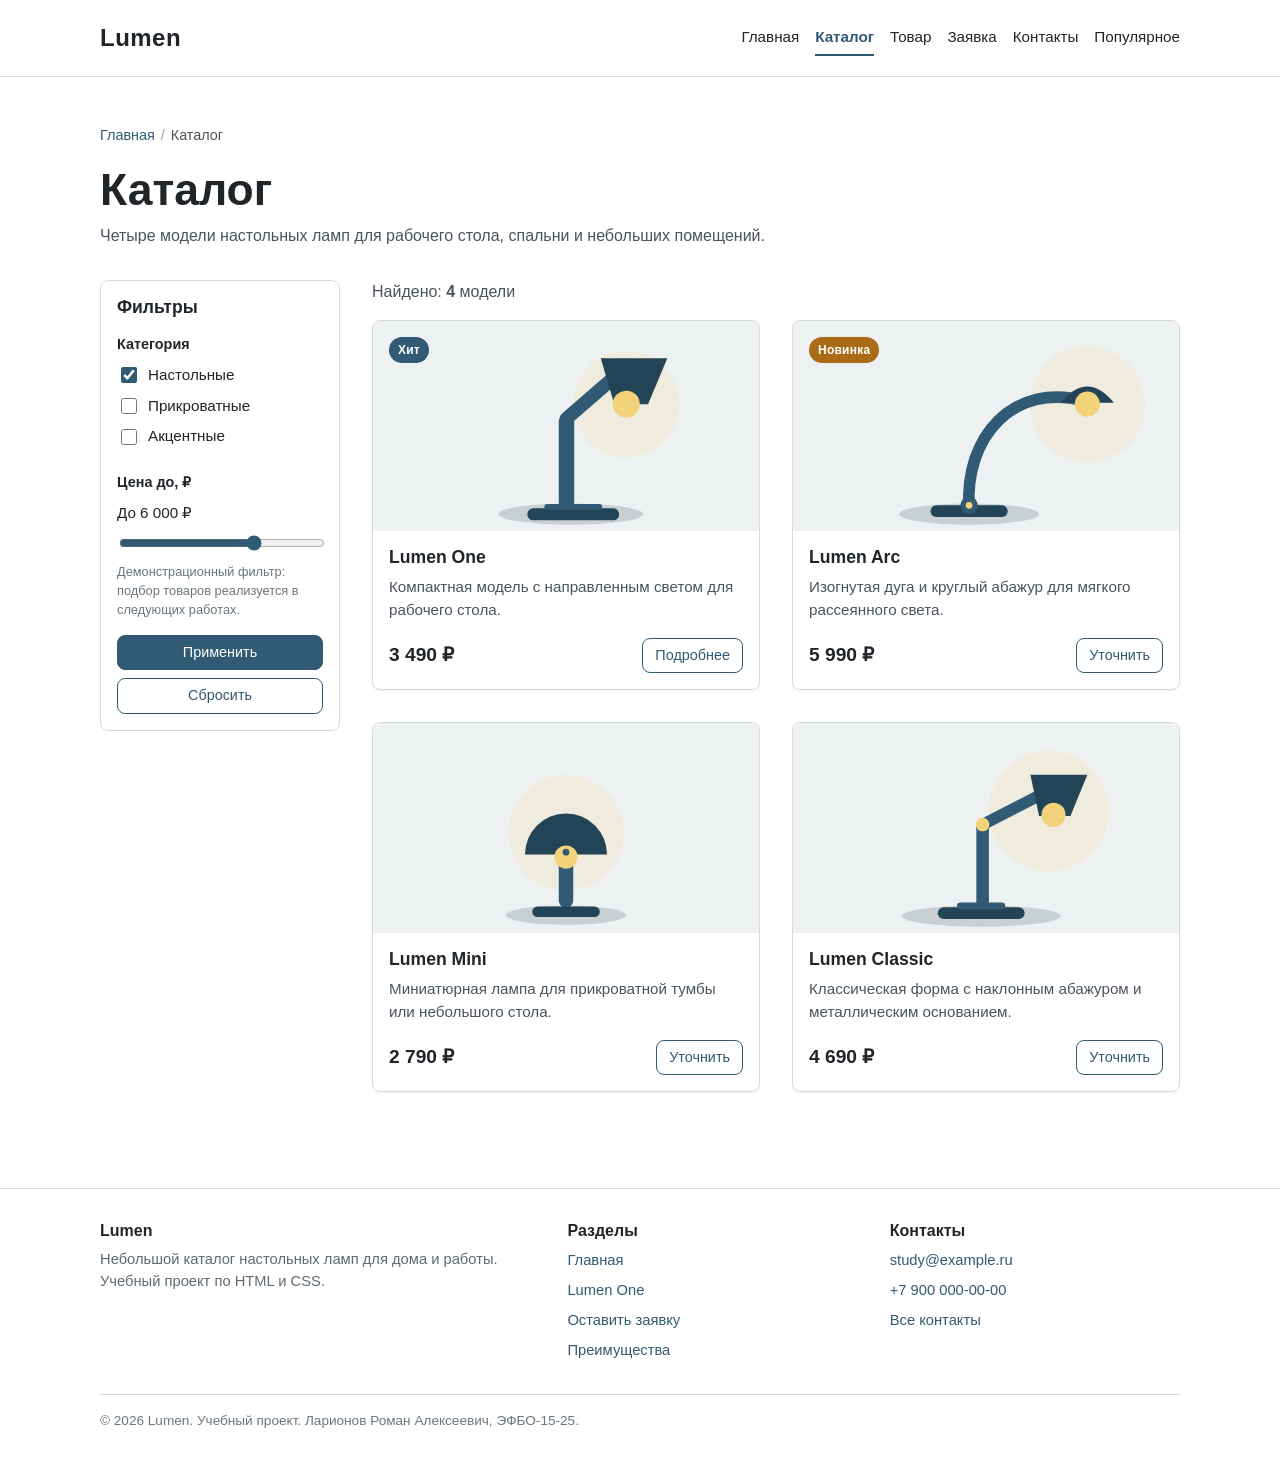
==== commit 793cd4ab: "feat: сайт Lumen с пятью страницами и модальной заявкой" ====
--- a/catalog.html
+++ b/catalog.html
@@ -3,8 +3,8 @@
 <head>
   <meta charset="UTF-8">
   <meta name="viewport" content="width=device-width, initial-scale=1.0">
-  <title>Каталог электроники — ТехноМарт</title>
-  <meta name="description" content="Каталог ТехноМарт: ноутбуки, смартфоны, аудио, носимые устройства, игровые консоли и аксессуары. Фильтры по категории и цене.">
+  <meta name="description" content="Каталог настольных ламп Lumen: четыре модели с разными абажурами, ценами и характеристиками.">
+  <title>Каталог настольных ламп — Lumen</title>
   <link rel="icon" type="image/svg+xml" href="images/favicon.svg">
   <link rel="stylesheet" href="css/style.css">
 </head>
@@ -12,416 +12,159 @@
   <a class="skip-link" href="#main">Перейти к содержимому</a>
 
   <header class="site-header">
-    <div class="site-header__inner container">
-      <a class="site-header__logo" href="index.html">
-        <img class="site-header__logo-image" src="images/logo.svg" alt="Логотип интернет-магазина ТехноМарт" width="40" height="40">
-        <span class="site-header__logo-text">Техно<span class="site-header__logo-accent">Март</span></span>
-      </a>
+    <div class="container site-header__inner">
+      <a class="site-header__logo" href="index.html">Lumen</a>
       <nav class="site-nav" aria-label="Основная навигация">
         <ul class="site-nav__list">
-          <li class="site-nav__item"><a class="site-nav__link" href="index.html">Главная</a></li>
-          <li class="site-nav__item"><a class="site-nav__link site-nav__link--active" href="catalog.html" aria-current="page">Каталог</a></li>
-          <li class="site-nav__item"><a class="site-nav__link" href="category.html">Ноутбуки</a></li>
-          <li class="site-nav__item"><a class="site-nav__link" href="product.html">Карточка товара</a></li>
-          <li class="site-nav__item"><a class="site-nav__link" href="order.html">Заявка</a></li>
-          <li class="site-nav__item"><a class="site-nav__link" href="contacts.html">Контакты</a></li>
+          <li><a class="site-nav__link" href="index.html">Главная</a></li>
+          <li><a class="site-nav__link site-nav__link--active" href="catalog.html" aria-current="page">Каталог</a></li>
+          <li><a class="site-nav__link" href="product.html">Товар</a></li>
+          <li><a class="site-nav__link" href="order.html">Заявка</a></li>
+          <li><a class="site-nav__link" href="contacts.html">Контакты</a></li>
+          <li><a class="site-nav__link" href="index.html#popular">Популярное</a></li>
         </ul>
       </nav>
-      <div class="site-header__actions">
-        <button class="btn btn--primary btn--sm" type="button" data-modal-open="callback-modal">Оставить заявку</button>
-      </div>
     </div>
   </header>
 
-  <main id="main">
+  <main id="main" class="section">
     <div class="container">
-      <!-- Хлебные крошки -->
       <nav class="breadcrumbs" aria-label="Хлебные крошки">
         <ol class="breadcrumbs__list">
-          <li class="breadcrumbs__item"><a class="breadcrumbs__link" href="index.html">Главная</a></li>
+          <li class="breadcrumbs__item"><a href="index.html">Главная</a></li>
           <li class="breadcrumbs__item"><span class="breadcrumbs__current" aria-current="page">Каталог</span></li>
         </ol>
       </nav>
-    </div>
 
-    <section class="catalog" aria-labelledby="catalog-title">
-      <div class="container">
-        <div class="page-head">
-          <div class="page-head__inner">
-            <div>
-              <h1 class="page-head__title" id="catalog-title">Каталог товаров</h1>
-              <p class="page-head__text">Всего 12 моделей электроники в наличии. Используйте фильтры для подбора.</p>
+      <div class="page-head">
+        <h1 class="page-head__title">Каталог</h1>
+        <p class="page-head__text">Четыре модели настольных ламп для рабочего стола, спальни и небольших помещений.</p>
+      </div>
+
+      <div class="catalog__layout">
+        <aside class="catalog__aside" aria-label="Фильтры каталога">
+          <form class="filter" action="#" method="get">
+            <h2 class="filter__title">Фильтры</h2>
+
+            <fieldset class="filter__group">
+              <legend class="filter__legend">Категория</legend>
+              <label class="filter__item">
+                <input class="filter__input" type="checkbox" name="category" value="desk" checked>
+                <span>Настольные</span>
+              </label>
+              <label class="filter__item">
+                <input class="filter__input" type="checkbox" name="category" value="bedside">
+                <span>Прикроватные</span>
+              </label>
+              <label class="filter__item">
+                <input class="filter__input" type="checkbox" name="category" value="accent">
+                <span>Акцентные</span>
+              </label>
+            </fieldset>
+
+            <fieldset class="filter__group">
+              <legend class="filter__legend">Цена до, ₽</legend>
+              <label class="filter__item" for="price-max">До 6 000 ₽</label>
+              <input class="filter__range" id="price-max" type="range" name="price" min="2000" max="8000" step="500" value="6000">
+              <p class="filter__hint">Демонстрационный фильтр: подбор товаров реализуется в следующих работах.</p>
+            </fieldset>
+
+            <div class="filter__actions">
+              <button class="button button--small" type="submit">Применить</button>
+              <button class="button button--secondary button--small" type="reset">Сбросить</button>
             </div>
-            <nav class="chips" aria-label="Быстрый выбор категории">
-              <a class="chip chip--active" href="catalog.html">Все</a>
-              <a class="chip" href="category.html">Ноутбуки</a>
-              <a class="chip" href="catalog.html">Аудио</a>
-              <a class="chip" href="catalog.html">Гаджеты</a>
-            </nav>
+          </form>
+        </aside>
+
+        <div class="catalog__content">
+          <div class="catalog__toolbar">
+            <p class="catalog__count">Найдено: <strong>4</strong> модели</p>
           </div>
-        </div>
 
-        <div class="catalog__layout">
-          <!-- Боковая панель фильтров (aside, sticky) -->
-          <aside class="catalog__sidebar" aria-label="Фильтры каталога">
-            <form class="filter" action="#" method="get">
-              <h2 class="filter__title">Фильтры</h2>
+          <div class="product-grid">
+            <article class="product-card">
+              <span class="product-card__badge">Хит</span>
+              <img class="product-card__image" src="images/lamp-one.svg" alt="Настольная лампа Lumen One" width="800" height="500">
+              <div class="product-card__content">
+                <h2 class="product-card__title"><a href="product.html">Lumen One</a></h2>
+                <p class="product-card__text">Компактная модель с направленным светом для рабочего стола.</p>
+                <div class="product-card__meta">
+                  <p class="product-card__price">3 490 ₽</p>
+                  <a class="button button--secondary button--small" href="product.html">Подробнее</a>
+                </div>
+              </div>
+            </article>
 
-              <fieldset class="filter__group">
-                <legend class="filter__legend">Категория</legend>
-                <label class="filter__item">
-                  <input class="filter__input" type="checkbox" name="cat" value="laptops" checked>
-                  <span class="filter__label">Ноутбуки</span>
-                </label>
-                <label class="filter__item">
-                  <input class="filter__input" type="checkbox" name="cat" value="phones">
-                  <span class="filter__label">Смартфоны и планшеты</span>
-                </label>
-                <label class="filter__item">
-                  <input class="filter__input" type="checkbox" name="cat" value="audio" checked>
-                  <span class="filter__label">Аудио</span>
-                </label>
-                <label class="filter__item">
-                  <input class="filter__input" type="checkbox" name="cat" value="wearables">
-                  <span class="filter__label">Носимые устройства</span>
-                </label>
-                <label class="filter__item">
-                  <input class="filter__input" type="checkbox" name="cat" value="games">
-                  <span class="filter__label">Игры и консоли</span>
-                </label>
-              </fieldset>
+            <article class="product-card">
+              <span class="product-card__badge product-card__badge--accent">Новинка</span>
+              <img class="product-card__image" src="images/lamp-arc.svg" alt="Настольная лампа Lumen Arc" width="800" height="500">
+              <div class="product-card__content">
+                <h2 class="product-card__title">Lumen Arc</h2>
+                <p class="product-card__text">Изогнутая дуга и круглый абажур для мягкого рассеянного света.</p>
+                <div class="product-card__meta">
+                  <p class="product-card__price">5 990 ₽</p>
+                  <a class="button button--secondary button--small" href="order.html">Уточнить</a>
+                </div>
+              </div>
+            </article>
 
-              <fieldset class="filter__group">
-                <legend class="filter__legend">Цена, ₽</legend>
-                <label class="filter__item filter__item--range" for="price-max">
-                  <span class="filter__label">До 150 000 ₽</span>
-                  <input class="filter__range" id="price-max" type="range" name="price" min="5000" max="150000" step="5000" value="150000">
-                </label>
-              </fieldset>
+            <article class="product-card">
+              <img class="product-card__image" src="images/lamp-mini.svg" alt="Настольная лампа Lumen Mini" width="800" height="500">
+              <div class="product-card__content">
+                <h2 class="product-card__title">Lumen Mini</h2>
+                <p class="product-card__text">Миниатюрная лампа для прикроватной тумбы или небольшого стола.</p>
+                <div class="product-card__meta">
+                  <p class="product-card__price">2 790 ₽</p>
+                  <a class="button button--secondary button--small" href="order.html">Уточнить</a>
+                </div>
+              </div>
+            </article>
 
-              <fieldset class="filter__group">
-                <legend class="filter__legend">Метки</legend>
-                <label class="filter__item">
-                  <input class="filter__input" type="checkbox" name="tag" value="new">
-                  <span class="filter__label">Новинки</span>
-                </label>
-                <label class="filter__item">
-                  <input class="filter__input" type="checkbox" name="tag" value="hit">
-                  <span class="filter__label">Хиты продаж</span>
-                </label>
-                <label class="filter__item">
-                  <input class="filter__input" type="checkbox" name="tag" value="discount">
-                  <span class="filter__label">Со скидкой</span>
-                </label>
-              </fieldset>
-
-              <div class="order-form__actions">
-                <button class="btn btn--primary btn--block" type="submit">Применить</button>
-                <button class="btn btn--ghost btn--block" type="reset">Сбросить</button>
+            <article class="product-card">
+              <img class="product-card__image" src="images/lamp-classic.svg" alt="Настольная лампа Lumen Classic" width="800" height="500">
+              <div class="product-card__content">
+                <h2 class="product-card__title">Lumen Classic</h2>
+                <p class="product-card__text">Классическая форма с наклонным абажуром и металлическим основанием.</p>
+                <div class="product-card__meta">
+                  <p class="product-card__price">4 690 ₽</p>
+                  <a class="button button--secondary button--small" href="order.html">Уточнить</a>
+                </div>
               </div>
-            </form>
-          </aside>
-
-          <!-- Сетка карточек -->
-          <div class="catalog__content">
-            <div class="catalog__toolbar">
-              <p class="catalog__count">Найдено: <strong>12</strong> товаров</p>
-              <div class="catalog__sort">
-                <label class="order-form__label" for="sort">Сортировка:</label>
-                <select class="order-form__select select--auto" id="sort" name="sort">
-                  <option>По популярности</option>
-                  <option>Сначала дешёвые</option>
-                  <option>Сначала дорогие</option>
-                  <option>По рейтингу</option>
-                </select>
-              </div>
-            </div>
-
-            <div class="product-grid">
-              <article class="product-card product-card--featured">
-                <span class="product-card__badge product-card__badge--hit">Хит</span>
-                <a class="product-card__media" href="product.html">
-                  <img class="product-card__image" src="images/product-laptop.svg" alt="Ноутбук Aurora 14 Pro" width="800" height="600" loading="lazy">
-                </a>
-                <div class="product-card__body">
-                  <p class="product-card__category">Ноутбуки</p>
-                  <h3 class="product-card__title"><a href="product.html">Ноутбук Aurora 14 Pro</a></h3>
-                  <p class="product-card__description">14&quot; 2.8K, 16 ГБ, SSD 1 ТБ, до 18 часов автономности.</p>
-                  <p class="rating"><span class="rating__stars" aria-hidden="true">★★★★★</span> 4.9 <span class="rating__count">(128)</span></p>
-                  <div class="product-card__meta">
-                    <span class="product-card__price">129 990 ₽</span>
-                    <a class="btn btn--outline btn--sm" href="product.html">Подробнее</a>
-                  </div>
-                </div>
-              </article>
-
-              <article class="product-card">
-                <span class="product-card__badge product-card__badge--new">Новинка</span>
-                <a class="product-card__media" href="product.html">
-                  <img class="product-card__image" src="images/product-smartphone.svg" alt="Смартфон Nexus X5" width="800" height="600" loading="lazy">
-                </a>
-                <div class="product-card__body">
-                  <p class="product-card__category">Смартфоны</p>
-                  <h3 class="product-card__title"><a href="product.html">Смартфон Nexus X5</a></h3>
-                  <p class="product-card__description">6.7&quot; AMOLED, 8 ГБ, 256 ГБ, камера 50 МП.</p>
-                  <p class="rating"><span class="rating__stars" aria-hidden="true">★★★★★</span> 4.8 <span class="rating__count">(94)</span></p>
-                  <div class="product-card__meta">
-                    <span class="product-card__price">74 990 ₽</span>
-                    <a class="btn btn--outline btn--sm" href="product.html">Подробнее</a>
-                  </div>
-                </div>
-              </article>
-
-              <article class="product-card product-card--discount">
-                <span class="product-card__badge product-card__badge--discount">−25%</span>
-                <a class="product-card__media" href="product.html">
-                  <img class="product-card__image" src="images/product-headphones.svg" alt="Наушники SonicBuds Pro" width="800" height="600" loading="lazy">
-                </a>
-                <div class="product-card__body">
-                  <p class="product-card__category">Аудио</p>
-                  <h3 class="product-card__title"><a href="product.html">Наушники SonicBuds Pro</a></h3>
-                  <p class="product-card__description">Шумоподавление, до 32 часов с кейсом.</p>
-                  <p class="rating"><span class="rating__stars" aria-hidden="true">★★★★☆</span> 4.6 <span class="rating__count">(211)</span></p>
-                  <div class="product-card__meta">
-                    <div class="product-card__prices">
-                      <span class="product-card__price">12 990 ₽</span>
-                      <span class="product-card__price-old">17 320 ₽</span>
-                    </div>
-                    <a class="btn btn--outline btn--sm" href="product.html">Подробнее</a>
-                  </div>
-                </div>
-              </article>
-
-              <article class="product-card">
-                <span class="product-card__badge">Топ</span>
-                <a class="product-card__media" href="product.html">
-                  <img class="product-card__image" src="images/product-watch.svg" alt="Умные часы Pulse S2" width="800" height="600" loading="lazy">
-                </a>
-                <div class="product-card__body">
-                  <p class="product-card__category">Носимые устройства</p>
-                  <h3 class="product-card__title"><a href="product.html">Умные часы Pulse S2</a></h3>
-                  <p class="product-card__description">AMOLED, пульсометр, GPS, 14 дней работы.</p>
-                  <p class="rating"><span class="rating__stars" aria-hidden="true">★★★★☆</span> 4.7 <span class="rating__count">(76)</span></p>
-                  <div class="product-card__meta">
-                    <span class="product-card__price">18 990 ₽</span>
-                    <a class="btn btn--outline btn--sm" href="product.html">Подробнее</a>
-                  </div>
-                </div>
-              </article>
-
-              <article class="product-card">
-                <span class="product-card__badge product-card__badge--new">Новинка</span>
-                <a class="product-card__media" href="product.html">
-                  <img class="product-card__image" src="images/product-tablet.svg" alt="Планшет Slate 11" width="800" height="600" loading="lazy">
-                </a>
-                <div class="product-card__body">
-                  <p class="product-card__category">Планшеты</p>
-                  <h3 class="product-card__title"><a href="product.html">Планшет Slate 11</a></h3>
-                  <p class="product-card__description">11&quot; 120 Гц, 128 ГБ, поддержка стилуса.</p>
-                  <p class="rating"><span class="rating__stars" aria-hidden="true">★★★★☆</span> 4.5 <span class="rating__count">(58)</span></p>
-                  <div class="product-card__meta">
-                    <span class="product-card__price">44 990 ₽</span>
-                    <a class="btn btn--outline btn--sm" href="product.html">Подробнее</a>
-                  </div>
-                </div>
-              </article>
-
-              <article class="product-card">
-                <span class="product-card__badge product-card__badge--hit">Хит</span>
-                <a class="product-card__media" href="product.html">
-                  <img class="product-card__image" src="images/product-console.svg" alt="Игровая консоль Vortex One" width="800" height="600" loading="lazy">
-                </a>
-                <div class="product-card__body">
-                  <p class="product-card__category">Игры и консоли</p>
-                  <h3 class="product-card__title"><a href="product.html">Игровая консоль Vortex One</a></h3>
-                  <p class="product-card__description">4K HDR, SSD 1 ТБ, геймпад в комплекте.</p>
-                  <p class="rating"><span class="rating__stars" aria-hidden="true">★★★★★</span> 4.9 <span class="rating__count">(302)</span></p>
-                  <div class="product-card__meta">
-                    <span class="product-card__price">59 990 ₽</span>
-                    <a class="btn btn--outline btn--sm" href="product.html">Подробнее</a>
-                  </div>
-                </div>
-              </article>
-
-              <article class="product-card product-card--discount">
-                <span class="product-card__badge product-card__badge--discount">−15%</span>
-                <a class="product-card__media" href="product.html">
-                  <img class="product-card__image" src="images/product-monitor.svg" alt="Монитор ViewPro 27" width="800" height="600" loading="lazy">
-                </a>
-                <div class="product-card__body">
-                  <p class="product-card__category">Мониторы</p>
-                  <h3 class="product-card__title"><a href="product.html">Монитор ViewPro 27&quot;</a></h3>
-                  <p class="product-card__description">2K IPS, 165 Гц, 1 мс, поддержка HDR.</p>
-                  <p class="rating"><span class="rating__stars" aria-hidden="true">★★★★☆</span> 4.6 <span class="rating__count">(41)</span></p>
-                  <div class="product-card__meta">
-                    <div class="product-card__prices">
-                      <span class="product-card__price">32 990 ₽</span>
-                      <span class="product-card__price-old">38 810 ₽</span>
-                    </div>
-                    <a class="btn btn--outline btn--sm" href="product.html">Подробнее</a>
-                  </div>
-                </div>
-              </article>
-
-              <article class="product-card">
-                <a class="product-card__media" href="product.html">
-                  <img class="product-card__image" src="images/product-keyboard.svg" alt="Механическая клавиатура MechType K70" width="800" height="600" loading="lazy">
-                </a>
-                <div class="product-card__body">
-                  <p class="product-card__category">Аксессуары</p>
-                  <h3 class="product-card__title"><a href="product.html">Клавиатура MechType K70</a></h3>
-                  <p class="product-card__description">Механика, RGB-подсветка, горячие клавиши.</p>
-                  <p class="rating"><span class="rating__stars" aria-hidden="true">★★★★☆</span> 4.5 <span class="rating__count">(33)</span></p>
-                  <div class="product-card__meta">
-                    <span class="product-card__price">8 990 ₽</span>
-                    <a class="btn btn--outline btn--sm" href="product.html">Подробнее</a>
-                  </div>
-                </div>
-              </article>
-
-              <article class="product-card">
-                <span class="product-card__badge product-card__badge--hit">Хит</span>
-                <a class="product-card__media" href="product.html">
-                  <img class="product-card__image" src="images/product-mouse.svg" alt="Игровая мышь GlideX Pro" width="800" height="600" loading="lazy">
-                </a>
-                <div class="product-card__body">
-                  <p class="product-card__category">Аксессуары</p>
-                  <h3 class="product-card__title"><a href="product.html">Мышь GlideX Pro</a></h3>
-                  <p class="product-card__description">26 000 DPI, беспроводная, до 70 часов работы.</p>
-                  <p class="rating"><span class="rating__stars" aria-hidden="true">★★★★★</span> 4.8 <span class="rating__count">(87)</span></p>
-                  <div class="product-card__meta">
-                    <span class="product-card__price">5 490 ₽</span>
-                    <a class="btn btn--outline btn--sm" href="product.html">Подробнее</a>
-                  </div>
-                </div>
-              </article>
-
-              <article class="product-card">
-                <span class="product-card__badge product-card__badge--new">Новинка</span>
-                <a class="product-card__media" href="product.html">
-                  <img class="product-card__image" src="images/product-camera.svg" alt="Беззеркальная камера SnapLens R6" width="800" height="600" loading="lazy">
-                </a>
-                <div class="product-card__body">
-                  <p class="product-card__category">Фото и видео</p>
-                  <h3 class="product-card__title"><a href="product.html">Камера SnapLens R6</a></h3>
-                  <p class="product-card__description">24 МП, 4K 60 fps, стабилизация матрицы.</p>
-                  <p class="rating"><span class="rating__stars" aria-hidden="true">★★★★☆</span> 4.7 <span class="rating__count">(19)</span></p>
-                  <div class="product-card__meta">
-                    <span class="product-card__price">89 990 ₽</span>
-                    <a class="btn btn--outline btn--sm" href="product.html">Подробнее</a>
-                  </div>
-                </div>
-              </article>
-
-              <article class="product-card product-card--discount">
-                <span class="product-card__badge product-card__badge--discount">−20%</span>
-                <a class="product-card__media" href="product.html">
-                  <img class="product-card__image" src="images/product-speaker.svg" alt="Портативная колонка BoomCube Mini" width="800" height="600" loading="lazy">
-                </a>
-                <div class="product-card__body">
-                  <p class="product-card__category">Аудио</p>
-                  <h3 class="product-card__title"><a href="product.html">Колонка BoomCube Mini</a></h3>
-                  <p class="product-card__description">Водозащита IPX7, 20 часов, Bluetooth 5.3.</p>
-                  <p class="rating"><span class="rating__stars" aria-hidden="true">★★★★☆</span> 4.4 <span class="rating__count">(64)</span></p>
-                  <div class="product-card__meta">
-                    <div class="product-card__prices">
-                      <span class="product-card__price">6 990 ₽</span>
-                      <span class="product-card__price-old">8 740 ₽</span>
-                    </div>
-                    <a class="btn btn--outline btn--sm" href="product.html">Подробнее</a>
-                  </div>
-                </div>
-              </article>
-
-              <article class="product-card">
-                <a class="product-card__media" href="product.html">
-                  <img class="product-card__image" src="images/product-router.svg" alt="Wi-Fi роутер AirLink AX6" width="800" height="600" loading="lazy">
-                </a>
-                <div class="product-card__body">
-                  <p class="product-card__category">Сетевое оборудование</p>
-                  <h3 class="product-card__title"><a href="product.html">Роутер AirLink AX6600</a></h3>
-                  <p class="product-card__description">Wi-Fi 6, 2.5G порт, покрытие до 200 м².</p>
-                  <p class="rating"><span class="rating__stars" aria-hidden="true">★★★★☆</span> 4.5 <span class="rating__count">(28)</span></p>
-                  <div class="product-card__meta">
-                    <span class="product-card__price">11 990 ₽</span>
-                    <a class="btn btn--outline btn--sm" href="product.html">Подробнее</a>
-                  </div>
-                </div>
-              </article>
-            </div>
+            </article>
           </div>
         </div>
       </div>
-    </section>
+    </div>
   </main>
 
   <footer class="site-footer">
-    <div class="site-footer__grid container">
-      <div class="site-footer__col">
-        <a class="site-header__logo site-header__logo--light" href="index.html">
-          <img class="site-header__logo-image" src="images/logo.svg" alt="Логотип интернет-магазина ТехноМарт" width="40" height="40">
-          <span class="site-header__logo-text">Техно<span class="site-header__logo-accent">Март</span></span>
-        </a>
-        <p class="site-footer__text">Интернет-магазин электроники с 2015 года. Официальная гарантия, рассрочка и доставка по всей России.</p>
+    <div class="container">
+      <div class="site-footer__grid">
+        <div>
+          <h2 class="site-footer__title">Lumen</h2>
+          <p class="site-footer__text">Небольшой каталог настольных ламп для дома и работы. Учебный проект по HTML и CSS.</p>
+        </div>
+        <div>
+          <h2 class="site-footer__title">Разделы</h2>
+          <ul class="site-footer__list">
+            <li><a class="site-footer__link" href="index.html">Главная</a></li>
+            <li><a class="site-footer__link" href="product.html">Lumen One</a></li>
+            <li><a class="site-footer__link" href="order.html">Оставить заявку</a></li>
+            <li><a class="site-footer__link" href="index.html#advantages">Преимущества</a></li>
+          </ul>
+        </div>
+        <div>
+          <h2 class="site-footer__title">Контакты</h2>
+          <ul class="site-footer__list">
+            <li><a class="site-footer__link" href="mailto:study@example.ru">study@example.ru</a></li>
+            <li><a class="site-footer__link" href="tel:+79000000000">+7 900 000-00-00</a></li>
+            <li><a class="site-footer__link" href="contacts.html">Все контакты</a></li>
+          </ul>
+        </div>
       </div>
-      <div class="site-footer__col">
-        <h2 class="site-footer__title">Каталог</h2>
-        <ul class="site-footer__list">
-          <li><a class="site-footer__link" href="catalog.html">Все товары</a></li>
-          <li><a class="site-footer__link" href="category.html">Ноутбуки</a></li>
-          <li><a class="site-footer__link" href="product.html">Aurora 14 Pro</a></li>
-        </ul>
-      </div>
-      <div class="site-footer__col">
-        <h2 class="site-footer__title">Покупателям</h2>
-        <ul class="site-footer__list">
-          <li><a class="site-footer__link" href="index.html#advantages">Преимущества</a></li>
-          <li><a class="site-footer__link" href="index.html#popular">Популярные товары</a></li>
-          <li><a class="site-footer__link" href="index.html#contacts">Контакты</a></li>
-          <li><a class="site-footer__link" href="order.html">Оформить заявку</a></li>
-        </ul>
-      </div>
-      <div class="site-footer__col">
-        <h2 class="site-footer__title">Свяжитесь с нами</h2>
-        <p class="site-footer__text">Москва, ул. Программистов, 15<br>+7 (495) 000-00-00<br>hello@technomart.example</p>
-        <a class="site-footer__link" href="contacts.html">Страница контактов →</a>
-      </div>
-    </div>
-    <div class="site-footer__bottom container">
-      <p>© <span data-current-year>2026</span> ТехноМарт. Контрольная работа №1.</p>
-      <p>Ларионов Роман Алексеевич, ЭФБО-15-25</p>
+      <p class="site-footer__bottom">© 2026 Lumen. Учебный проект. Ларионов Роман Алексеевич, ЭФБО-15-25.</p>
     </div>
   </footer>
-
-  <a class="to-top" href="#top" aria-label="Наверх">↑</a>
-
-  <dialog class="modal" id="callback-modal" aria-labelledby="callback-modal-title">
-    <form class="order-form" action="#" method="post">
-      <button class="modal__close" type="button" data-modal-close aria-label="Закрыть окно">&times;</button>
-      <h2 class="modal__title" id="callback-modal-title">Быстрая заявка</h2>
-      <p class="modal__text">Оставьте контакты — менеджер перезвонит в течение 15 минут.</p>
-      <div class="order-form__grid">
-        <div class="order-form__field">
-          <label class="order-form__label" for="modal-name">Имя <span class="order-form__required">*</span></label>
-          <input class="order-form__input" id="modal-name" name="name" type="text" required placeholder="Иван" autocomplete="name">
-        </div>
-        <div class="order-form__field">
-          <label class="order-form__label" for="modal-phone">Телефон <span class="order-form__required">*</span></label>
-          <input class="order-form__input" id="modal-phone" name="phone" type="tel" required placeholder="+7 (999) 123-45-67" autocomplete="tel">
-        </div>
-        <div class="order-form__field order-form__field--full">
-          <label class="order-form__checkbox">
-            <input type="checkbox" name="consent" required>
-            <span>Согласен на обработку персональных данных</span>
-          </label>
-        </div>
-      </div>
-      <div class="modal__actions">
-        <button class="btn btn--primary" type="submit">Отправить</button>
-        <button class="btn btn--ghost" type="button" data-modal-close>Отмена</button>
-      </div>
-    </form>
-  </dialog>
 
   <script src="js/main.js"></script>
 </body>
--- a/css/style.css
+++ b/css/style.css
@@ -1,62 +1,44 @@
 /* =====================================================================
-   kr1-html-css-shop — ТехноМарт (интернет-магазин электроники)
-   Контрольная работа №1: HTML и CSS — многостраничный сайт.
+   Lumen — каталог настольных ламп
+   Контрольная работа №1: многостраничный HTML/CSS-сайт.
    Файл: css/style.css
-   Структура: переменные -> база -> утилиты -> компоненты (БЭМ) -> адаптив.
    ===================================================================== */
 
-/* ------------------------------------------------------------------ */
-/* 1. CSS-переменные (:root)                                          */
-/* ------------------------------------------------------------------ */
+/* 1. Переменные */
 :root {
-  /* Палитра */
-  --color-bg: #eef1f8;
-  --color-surface: #ffffff;
-  --color-surface-alt: #f4f6fc;
-  --color-text: #161a24;
-  --color-muted: #5a6377;
-  --color-primary: #2b59ff;
-  --color-primary-dark: #1c3fd6;
-  --color-primary-soft: #e6ecff;
-  --color-accent: #ff7a1a;
-  --color-accent-dark: #e8620a;
-  --color-success: #1a9c62;
-  --color-danger: #d61f3c;
-  --color-border: #dde2ef;
-
-  /* Тени */
-  --shadow-sm: 0 1px 2px rgba(16, 24, 40, 0.06);
-  --shadow-md: 0 8px 24px rgba(16, 24, 40, 0.08);
-  --shadow-lg: 0 20px 48px rgba(16, 24, 40, 0.16);
-
-  /* Отступы */
+  --color-primary: #315a74;
+  --color-primary-dark: #234357;
+  --color-primary-soft: #e8eef2;
+  --color-text: #20252a;
+  --color-text-soft: #4b545c;
+  --color-muted: #f2f4f5;
+  --color-border: #d6dadd;
+  --color-white: #ffffff;
+  --color-accent: #a96b16;
+  --color-success: #1f7a53;
+  --color-success-bg: #e8f4ee;
+  --color-danger: #b23a3a;
+
   --space-xs: 4px;
   --space-sm: 8px;
   --space-md: 16px;
-  --space-lg: 24px;
-  --space-xl: 32px;
-  --space-2xl: 48px;
-  --space-3xl: 64px;
-
-  /* Радиусы */
+  --space-lg: 32px;
+  --space-xl: 48px;
+  --space-2xl: 64px;
+
   --radius-sm: 6px;
-  --radius-md: 10px;
-  --radius-lg: 16px;
+  --radius: 8px;
+  --radius-lg: 12px;
   --radius-pill: 999px;
 
-  /* Типографика и раскладка */
-  --font-base: "Segoe UI", Roboto, "Helvetica Neue", Arial, sans-serif;
-  --container-width: 1180px;
-  --header-height: 72px;
-
-  /* Скорость анимаций */
-  --transition-fast: 0.15s ease;
-  --transition-base: 0.25s ease;
-}
-
-/* ------------------------------------------------------------------ */
-/* 2. База                                                            */
-/* ------------------------------------------------------------------ */
+  --container-width: 1080px;
+  --header-height: 76px;
+  --shadow-sm: 0 1px 2px rgba(32, 37, 42, 0.06);
+  --shadow-md: 0 12px 30px rgba(32, 37, 42, 0.1);
+  --transition-fast: 0.18s ease;
+}
+
+/* 2. База */
 *,
 *::before,
 *::after {
@@ -68,19 +50,25 @@
 }
 
 body {
+  display: flex;
+  flex-direction: column;
+  min-height: 100vh;
   margin: 0;
-  font-family: var(--font-base);
-  font-size: 16px;
-  line-height: 1.6;
   color: var(--color-text);
-  background-color: var(--color-bg);
+  background-color: var(--color-white);
+  font-family: Arial, sans-serif;
+  line-height: 1.5;
   -webkit-font-smoothing: antialiased;
 }
 
+main {
+  flex: 1;
+}
+
 img {
+  display: block;
   max-width: 100%;
   height: auto;
-  display: block;
 }
 
 a {
@@ -96,23 +84,21 @@
 
 h1,
 h2,
-h3,
-h4 {
+h3 {
   margin: 0 0 var(--space-md);
-  line-height: 1.25;
-  color: var(--color-text);
+  line-height: 1.2;
 }
 
 h1 {
-  font-size: clamp(2rem, 1.4rem + 2vw, 3rem);
+  font-size: clamp(2rem, 1.5rem + 1.6vw, 3rem);
 }
 
 h2 {
-  font-size: clamp(1.5rem, 1.2rem + 1vw, 2.1rem);
+  font-size: clamp(1.5rem, 1.2rem + 1vw, 2rem);
 }
 
 h3 {
-  font-size: 1.25rem;
+  font-size: 1.2rem;
 }
 
 p {
@@ -126,70 +112,16 @@
   list-style: none;
 }
 
-/* Видимый фокус — доступность с клавиатуры */
 :focus-visible {
   outline: 2px solid var(--color-primary);
   outline-offset: 3px;
   border-radius: var(--radius-sm);
 }
 
-/* ------------------------------------------------------------------ */
-/* 3. Утилиты                                                         */
-/* ------------------------------------------------------------------ */
 .container {
-  width: 100%;
+  width: 90%;
   max-width: var(--container-width);
   margin-inline: auto;
-  padding-inline: var(--space-lg);
-}
-
-.section {
-  padding-block: var(--space-3xl);
-}
-
-.section--alt {
-  background-color: var(--color-surface);
-}
-
-.section__header {
-  max-width: 640px;
-  margin-bottom: var(--space-xl);
-}
-
-.section__header--center {
-  margin-inline: auto;
-  text-align: center;
-}
-
-.section__eyebrow {
-  display: inline-block;
-  margin-bottom: var(--space-sm);
-  font-size: 0.8rem;
-  font-weight: 700;
-  letter-spacing: 0.08em;
-  text-transform: uppercase;
-  color: var(--color-primary);
-}
-
-.section__title {
-  margin-bottom: var(--space-sm);
-}
-
-.section__subtitle {
-  margin: 0;
-  color: var(--color-muted);
-}
-
-.visually-hidden {
-  position: absolute;
-  width: 1px;
-  height: 1px;
-  margin: -1px;
-  padding: 0;
-  overflow: hidden;
-  clip: rect(0 0 0 0);
-  white-space: nowrap;
-  border: 0;
 }
 
 .skip-link {
@@ -198,548 +130,416 @@
   left: var(--space-md);
   z-index: 100;
   padding: var(--space-sm) var(--space-md);
+  color: var(--color-white);
   background-color: var(--color-primary);
-  color: #fff;
   border-radius: var(--radius-sm);
-  transition: top var(--transition-fast);
 }
 
 .skip-link:focus {
-  top: var(--space-md);
-  color: #fff;
+  top: var(--space-sm);
+  color: var(--color-white);
   text-decoration: none;
 }
 
-/* ------------------------------------------------------------------ */
-/* 4. Кнопки (.btn — блок БЭМ)                                        */
-/* ------------------------------------------------------------------ */
-.btn {
+/* 3. Шапка и навигация */
+.site-header {
+  position: sticky;
+  top: 0;
+  z-index: 50;
+  background-color: rgba(255, 255, 255, 0.96);
+  border-bottom: 1px solid var(--color-border);
+  backdrop-filter: blur(8px);
+}
+
+.site-header__inner {
+  display: flex;
+  flex-wrap: wrap;
+  align-items: center;
+  justify-content: space-between;
+  gap: var(--space-sm) var(--space-lg);
+  min-height: var(--header-height);
+  padding-block: var(--space-sm);
+}
+
+.site-header__logo {
+  color: var(--color-text);
+  font-size: 1.5rem;
+  font-weight: 700;
+  letter-spacing: 0.02em;
+}
+
+.site-header__logo:hover {
+  color: var(--color-primary);
+  text-decoration: none;
+}
+
+.site-nav__list {
+  display: flex;
+  flex-wrap: wrap;
+  gap: var(--space-sm) var(--space-md);
+}
+
+.site-nav__link {
+  display: inline-block;
+  padding-block: 6px;
+  color: var(--color-text);
+  font-size: 0.95rem;
+  border-bottom: 2px solid transparent;
+}
+
+.site-nav__link:hover {
+  color: var(--color-primary);
+  text-decoration: none;
+  border-color: var(--color-primary);
+}
+
+.site-nav__link--active {
+  color: var(--color-primary);
+  font-weight: 700;
+  border-color: var(--color-primary);
+}
+
+/* 4. Кнопки */
+.button {
   display: inline-flex;
   align-items: center;
   justify-content: center;
   gap: var(--space-sm);
-  padding: 12px 22px;
+  padding: 11px 18px;
+  color: var(--color-white);
+  background-color: var(--color-primary);
+  border: 1px solid var(--color-primary);
+  border-radius: var(--radius);
   font: inherit;
-  font-weight: 600;
   line-height: 1.2;
   text-align: center;
   text-decoration: none;
-  border: 1px solid transparent;
-  border-radius: var(--radius-pill);
   cursor: pointer;
   transition: background-color var(--transition-fast),
-    color var(--transition-fast), border-color var(--transition-fast),
-    box-shadow var(--transition-fast), transform var(--transition-fast);
-}
-
-.btn:hover {
+    border-color var(--transition-fast), color var(--transition-fast);
+}
+
+.button:hover {
+  color: var(--color-white);
+  background-color: var(--color-primary-dark);
+  border-color: var(--color-primary-dark);
   text-decoration: none;
-  transform: translateY(-1px);
-}
-
-.btn:active {
-  transform: translateY(0);
-}
-
-.btn--primary {
-  background-color: var(--color-primary);
-  color: #fff;
-}
-
-.btn--primary:hover {
-  background-color: var(--color-primary-dark);
-  color: #fff;
-  box-shadow: var(--shadow-md);
-}
-
-.btn--accent {
-  background-color: var(--color-accent);
-  color: #fff;
-}
-
-.btn--accent:hover {
-  background-color: var(--color-accent-dark);
-  color: #fff;
-}
-
-.btn--outline {
-  background-color: transparent;
-  color: var(--color-primary);
-  border-color: var(--color-primary);
-}
-
-.btn--outline:hover {
-  background-color: var(--color-primary-soft);
-  color: var(--color-primary-dark);
-}
-
-.btn--ghost {
-  background-color: var(--color-surface-alt);
-  color: var(--color-text);
-  border-color: var(--color-border);
-}
-
-.btn--ghost:hover {
-  background-color: var(--color-primary-soft);
-  color: var(--color-primary-dark);
-}
-
-.btn--sm {
-  padding: 8px 16px;
-  font-size: 0.9rem;
-}
-
-.btn--lg {
-  padding: 15px 30px;
-  font-size: 1.05rem;
-}
-
-.btn--block {
-  width: 100%;
-}
-
-.btn:focus-visible {
+}
+
+.button:focus-visible {
   outline: 2px solid var(--color-primary);
   outline-offset: 3px;
 }
 
-/* Состояние недоступности */
-button:disabled,
-.btn--disabled {
-  opacity: 0.6;
-  cursor: not-allowed;
-  pointer-events: none;
-  transform: none;
-}
-
-/* ------------------------------------------------------------------ */
-/* 5. Шапка и навигация (.site-header / .site-nav)                    */
-/* ------------------------------------------------------------------ */
-.site-header {
+.button--secondary {
+  color: var(--color-primary);
+  background-color: var(--color-white);
+}
+
+.button--secondary:hover {
+  color: var(--color-primary-dark);
+  background-color: var(--color-primary-soft);
+  border-color: var(--color-primary);
+}
+
+.button--small {
+  padding: 8px 12px;
+  font-size: 0.9rem;
+}
+
+/* 5. Hero и секции */
+.hero {
+  padding-block: var(--space-2xl);
+  background-color: var(--color-muted);
+  border-bottom: 1px solid var(--color-border);
+}
+
+.hero__inner {
+  max-width: 760px;
+}
+
+.hero__eyebrow {
+  display: inline-block;
+  margin-bottom: var(--space-sm);
+  color: var(--color-primary);
+  font-size: 0.8rem;
+  font-weight: 700;
+  letter-spacing: 0.08em;
+  text-transform: uppercase;
+}
+
+.hero__title {
+  margin-bottom: var(--space-md);
+}
+
+.hero__text {
+  max-width: 650px;
+  margin-bottom: 0;
+  color: var(--color-text-soft);
+  font-size: 1.08rem;
+}
+
+.hero__actions {
+  display: flex;
+  flex-wrap: wrap;
+  gap: var(--space-sm);
+  margin-top: var(--space-lg);
+}
+
+.section {
+  padding-block: var(--space-xl);
+}
+
+.section--muted {
+  background-color: var(--color-muted);
+}
+
+.section__head {
+  display: flex;
+  flex-wrap: wrap;
+  align-items: end;
+  justify-content: space-between;
+  gap: var(--space-md);
+  margin-bottom: var(--space-lg);
+}
+
+.section__title {
+  margin-bottom: 0;
+}
+
+.section__text {
+  max-width: 640px;
+  margin: 0;
+  color: var(--color-text-soft);
+}
+
+/* 6. Карточки товаров */
+.product-grid {
+  display: grid;
+  grid-template-columns: repeat(auto-fit, minmax(230px, 1fr));
+  gap: var(--space-lg);
+}
+
+.product-card {
+  position: relative;
+  display: flex;
+  flex-direction: column;
+  overflow: hidden;
+  background-color: var(--color-white);
+  border: 1px solid var(--color-border);
+  border-radius: var(--radius);
+  box-shadow: var(--shadow-sm);
+  transition: transform var(--transition-fast), box-shadow var(--transition-fast);
+}
+
+.product-card:hover {
+  transform: translateY(-2px);
+  box-shadow: var(--shadow-md);
+}
+
+.product-card__image {
+  width: 100%;
+  height: 210px;
+  object-fit: cover;
+  background-color: var(--color-muted);
+}
+
+.product-card__badge {
+  position: absolute;
+  top: var(--space-md);
+  left: var(--space-md);
+  z-index: 2;
+  padding: 4px 9px;
+  color: var(--color-white);
+  background-color: var(--color-primary);
+  border-radius: var(--radius-pill);
+  font-size: 0.75rem;
+  font-weight: 700;
+  letter-spacing: 0.02em;
+}
+
+.product-card__badge--accent {
+  background-color: var(--color-accent);
+}
+
+.product-card__content {
+  display: flex;
+  flex: 1;
+  flex-direction: column;
+  padding: var(--space-md);
+}
+
+.product-card__title {
+  margin-bottom: var(--space-sm);
+  font-size: 1.1rem;
+}
+
+.product-card__title a {
+  color: var(--color-text);
+}
+
+.product-card__title a:hover {
+  color: var(--color-primary);
+}
+
+.product-card__text {
+  flex: 1;
+  margin-bottom: var(--space-md);
+  color: var(--color-text-soft);
+  font-size: 0.95rem;
+}
+
+.product-card__meta {
+  display: flex;
+  align-items: center;
+  justify-content: space-between;
+  gap: var(--space-sm);
+  margin-top: auto;
+}
+
+.product-card__price {
+  margin: 0;
+  font-size: 1.2rem;
+  font-weight: 700;
+  white-space: nowrap;
+}
+
+/* 7. Преимущества */
+.advantage-grid {
+  display: grid;
+  grid-template-columns: repeat(3, 1fr);
+  gap: var(--space-lg);
+}
+
+.advantage {
+  padding: var(--space-lg);
+  background-color: var(--color-white);
+  border: 1px solid var(--color-border);
+  border-radius: var(--radius);
+}
+
+.advantage__title {
+  margin-bottom: var(--space-sm);
+  font-size: 1.05rem;
+}
+
+.advantage__text {
+  margin: 0;
+  color: var(--color-text-soft);
+  font-size: 0.95rem;
+}
+
+/* 8. Хлебные крошки и заголовок страницы */
+.breadcrumbs {
+  margin-bottom: var(--space-md);
+  color: #5f6a72;
+  font-size: 0.9rem;
+}
+
+.breadcrumbs__list {
+  display: flex;
+  flex-wrap: wrap;
+  align-items: center;
+  gap: 6px;
+}
+
+.breadcrumbs__item:not(:last-child)::after {
+  margin-left: 6px;
+  color: #9aa3a9;
+  content: "/";
+}
+
+.breadcrumbs__current {
+  color: var(--color-text-soft);
+}
+
+.page-head {
+  margin-bottom: var(--space-lg);
+}
+
+.page-head__title {
+  margin-bottom: var(--space-sm);
+}
+
+.page-head__text {
+  max-width: 700px;
+  margin: 0;
+  color: var(--color-text-soft);
+}
+
+/* 9. Каталог и фильтры */
+.catalog__layout {
+  display: grid;
+  grid-template-columns: 240px minmax(0, 1fr);
+  align-items: start;
+  gap: var(--space-lg);
+}
+
+.catalog__aside {
   position: sticky;
-  top: 0;
-  z-index: 50;
-  background-color: rgba(255, 255, 255, 0.92);
-  backdrop-filter: blur(10px);
-  border-bottom: 1px solid var(--color-border);
-}
-
-.site-header__inner {
-  display: flex;
-  align-items: center;
-  gap: var(--space-lg);
-  min-height: var(--header-height);
-  flex-wrap: wrap;
-  padding-block: var(--space-sm);
-}
-
-.site-header__logo {
-  display: inline-flex;
+  top: calc(var(--header-height) + var(--space-md));
+}
+
+.filter {
+  padding: var(--space-md);
+  background-color: var(--color-white);
+  border: 1px solid var(--color-border);
+  border-radius: var(--radius);
+}
+
+.filter__title {
+  margin-bottom: var(--space-md);
+  font-size: 1.1rem;
+}
+
+.filter__group {
+  padding: 0;
+  margin: 0 0 var(--space-md);
+  border: 0;
+}
+
+.filter__group:last-of-type {
+  margin-bottom: 0;
+}
+
+.filter__legend {
+  padding: 0;
+  margin-bottom: var(--space-sm);
+  font-size: 0.9rem;
+  font-weight: 700;
+}
+
+.filter__item {
+  display: flex;
   align-items: center;
   gap: var(--space-sm);
-  font-size: 1.25rem;
-  font-weight: 800;
-  letter-spacing: -0.02em;
-  color: var(--color-text);
-}
-
-.site-header__logo:hover {
-  text-decoration: none;
-  color: var(--color-text);
-}
-
-.site-header__logo-image {
-  width: 40px;
-  height: 40px;
-}
-
-.site-header__logo-accent {
-  color: var(--color-primary);
-}
-
-.site-nav {
-  margin-inline: auto;
-}
-
-.site-nav__list {
-  display: flex;
-  align-items: center;
-  gap: var(--space-xs);
-}
-
-.site-nav__link {
-  display: inline-block;
-  padding: 8px 14px;
-  border-radius: var(--radius-pill);
-  color: var(--color-text);
-  font-weight: 500;
-  transition: background-color var(--transition-fast),
-    color var(--transition-fast);
-}
-
-.site-nav__link:hover {
-  background-color: var(--color-primary-soft);
-  color: var(--color-primary-dark);
-  text-decoration: none;
-}
-
-.site-nav__link--active {
-  background-color: var(--color-primary);
-  color: #fff;
-}
-
-.site-nav__link--active:hover {
-  background-color: var(--color-primary-dark);
-  color: #fff;
-}
-
-.site-header__actions {
-  display: flex;
-  align-items: center;
+  margin-bottom: var(--space-sm);
+  font-size: 0.95rem;
+  cursor: pointer;
+}
+
+.filter__input {
+  flex: none;
+  width: 16px;
+  height: 16px;
+  accent-color: var(--color-primary);
+}
+
+.filter__range {
+  width: 100%;
+  accent-color: var(--color-primary);
+}
+
+.filter__hint {
+  margin: var(--space-xs) 0 0;
+  color: #6b767d;
+  font-size: 0.8rem;
+}
+
+.filter__actions {
+  display: grid;
   gap: var(--space-sm);
-}
-
-/* ------------------------------------------------------------------ */
-/* 6. Hero-блок                                                       */
-/* ------------------------------------------------------------------ */
-.hero {
-  position: relative;
-  overflow: hidden;
-  background: linear-gradient(135deg, #ffffff 0%, #eaf0ff 100%);
-  border-bottom: 1px solid var(--color-border);
-}
-
-.hero::after {
-  content: "";
-  position: absolute;
-  top: -120px;
-  right: -120px;
-  width: 360px;
-  height: 360px;
-  background-color: var(--color-primary-soft);
-  border-radius: 50%;
-  z-index: 0;
-}
-
-.hero__inner {
-  position: relative;
-  z-index: 1;
-  display: grid;
-  grid-template-columns: 1.1fr 0.9fr;
-  align-items: center;
-  gap: var(--space-2xl);
-  padding-block: var(--space-3xl);
-}
-
-.hero__eyebrow {
-  display: inline-flex;
-  align-items: center;
-  gap: var(--space-sm);
-  padding: 6px 14px;
-  margin-bottom: var(--space-lg);
-  background-color: var(--color-surface);
-  border: 1px solid var(--color-border);
-  border-radius: var(--radius-pill);
-  font-size: 0.85rem;
-  font-weight: 600;
-  color: var(--color-primary-dark);
-  box-shadow: var(--shadow-sm);
-}
-
-.hero__title {
-  margin-bottom: var(--space-md);
-}
-
-.hero__accent {
-  color: var(--color-primary);
-}
-
-.hero__text {
-  max-width: 34em;
-  margin-bottom: var(--space-lg);
-  font-size: 1.1rem;
-  color: var(--color-muted);
-}
-
-.hero__actions {
-  display: flex;
-  flex-wrap: wrap;
-  gap: var(--space-md);
-  margin-bottom: var(--space-xl);
-}
-
-.hero__stats {
-  display: flex;
-  flex-wrap: wrap;
-  gap: var(--space-xl);
-}
-
-.hero-stat__value {
-  display: block;
-  font-size: 1.6rem;
-  font-weight: 800;
-  color: var(--color-text);
-}
-
-.hero-stat__label {
-  font-size: 0.9rem;
-  color: var(--color-muted);
-}
-
-.hero__media {
-  position: relative;
-}
-
-.hero__image {
-  width: 100%;
-  border-radius: var(--radius-lg);
-  box-shadow: var(--shadow-lg);
-}
-
-/* ------------------------------------------------------------------ */
-/* 7. Преимущества (.advantage-card)                                  */
-/* ------------------------------------------------------------------ */
-.advantages__grid {
-  display: grid;
-  grid-template-columns: repeat(auto-fit, minmax(230px, 1fr));
-  gap: var(--space-lg);
-}
-
-.advantage-card {
-  padding: var(--space-lg);
-  background-color: var(--color-surface);
-  border: 1px solid var(--color-border);
-  border-radius: var(--radius-lg);
-  box-shadow: var(--shadow-sm);
-  transition: transform var(--transition-base),
-    box-shadow var(--transition-base);
-}
-
-.advantage-card:hover {
-  transform: translateY(-4px);
-  box-shadow: var(--shadow-md);
-}
-
-.advantage-card__icon {
-  display: grid;
-  place-items: center;
-  width: 52px;
-  height: 52px;
-  margin-bottom: var(--space-md);
-  font-size: 1.5rem;
-  background-color: var(--color-primary-soft);
-  border-radius: var(--radius-md);
-}
-
-.advantage-card__title {
-  margin-bottom: var(--space-xs);
-  font-size: 1.1rem;
-}
-
-.advantage-card__text {
-  margin: 0;
-  color: var(--color-muted);
-  font-size: 0.95rem;
-}
-
-/* ------------------------------------------------------------------ */
-/* 8. Карточка товара (.product-card)                                 */
-/* ------------------------------------------------------------------ */
-.product-grid {
-  display: grid;
-  grid-template-columns: repeat(auto-fill, minmax(250px, 1fr));
-  gap: var(--space-lg);
-}
-
-.product-card {
-  position: relative; /* контейнер для абсолютного бейджа */
-  display: flex;
-  flex-direction: column;
-  overflow: hidden;
-  background-color: var(--color-surface);
-  border: 1px solid var(--color-border);
-  border-radius: var(--radius-lg);
-  box-shadow: var(--shadow-sm);
-  transition: transform var(--transition-base),
-    box-shadow var(--transition-base), border-color var(--transition-base);
-}
-
-.product-card:hover {
-  transform: translateY(-4px);
-  box-shadow: var(--shadow-md);
-  border-color: var(--color-primary);
-}
-
-.product-card__media {
-  position: relative;
-  display: block;
-  aspect-ratio: 4 / 3;
-  overflow: hidden;
-  background-color: var(--color-surface-alt);
-}
-
-.product-card__image {
-  width: 100%;
-  height: 100%;
-  object-fit: cover;
-  transition: transform var(--transition-base);
-}
-
-.product-card:hover .product-card__image {
-  transform: scale(1.04);
-}
-
-/* Бейджи — абсолютное позиционирование внутри карточки */
-.product-card__badge {
-  position: absolute;
-  top: var(--space-sm);
-  left: var(--space-sm);
-  z-index: 2;
-  padding: 4px 12px;
-  font-size: 0.75rem;
-  font-weight: 700;
-  letter-spacing: 0.04em;
-  text-transform: uppercase;
-  color: #fff;
-  background-color: var(--color-primary);
-  border-radius: var(--radius-pill);
-  box-shadow: var(--shadow-sm);
-}
-
-.product-card__badge--new {
-  background-color: var(--color-success);
-}
-
-.product-card__badge--hit {
-  background-color: var(--color-accent);
-}
-
-.product-card__badge--discount {
-  background-color: var(--color-danger);
-}
-
-.product-card__body {
-  display: flex;
-  flex-direction: column;
-  flex: 1;
-  padding: var(--space-lg);
-}
-
-.product-card__category {
-  margin-bottom: var(--space-sm);
-  font-size: 0.78rem;
-  font-weight: 700;
-  letter-spacing: 0.05em;
-  text-transform: uppercase;
-  color: var(--color-primary);
-}
-
-.product-card__title {
-  margin-bottom: var(--space-sm);
-  font-size: 1.15rem;
-}
-
-.product-card__title a {
-  color: inherit;
-}
-
-.product-card__title a:hover {
-  color: var(--color-primary);
-  text-decoration: none;
-}
-
-.product-card__description {
-  margin-bottom: var(--space-md);
-  color: var(--color-muted);
-  font-size: 0.95rem;
-}
-
-.product-card__meta {
-  display: flex;
-  align-items: center;
-  justify-content: space-between;
-  flex-wrap: wrap;
-  gap: var(--space-sm);
-  margin-top: auto;
-  padding-top: var(--space-md);
-  border-top: 1px solid var(--color-border);
-}
-
-/* Кнопка «Подробнее» остаётся справа, даже если переносится на новую строку */
-.product-card__meta .btn {
-  margin-left: auto;
-}
-
-.product-card__prices {
-  display: flex;
-  align-items: baseline;
-  flex-wrap: wrap;
-  gap: var(--space-sm);
-}
-
-.product-card__price {
-  font-size: 1.35rem;
-  font-weight: 800;
-  color: var(--color-text);
-  white-space: nowrap;
-}
-
-.product-card__price-old {
-  font-size: 0.95rem;
-  color: var(--color-muted);
-  text-decoration: line-through;
-  white-space: nowrap;
-}
-
-/* Модификаторы карточки */
-.product-card--discount {
-  border-color: rgba(214, 31, 60, 0.4);
-}
-
-.product-card--featured {
-  outline: 2px solid var(--color-primary);
-  outline-offset: 2px;
-}
-
-/* ------------------------------------------------------------------ */
-/* 9. Рейтинг и мелочи карточек                                       */
-/* ------------------------------------------------------------------ */
-.rating {
-  display: inline-flex;
-  align-items: center;
-  gap: 4px;
-  font-size: 0.9rem;
-  font-weight: 600;
-  color: var(--color-text);
-}
-
-.rating__stars {
-  color: var(--color-accent);
-  letter-spacing: 1px;
-}
-
-.rating__count {
-  color: var(--color-muted);
-  font-weight: 400;
-}
-
-/* ------------------------------------------------------------------ */
-/* 10. Каталог: раскладка с фильтром (.catalog)                       */
-/* ------------------------------------------------------------------ */
-.catalog {
-  padding-block: var(--space-xl) var(--space-3xl);
-}
-
-.catalog__layout {
-  display: grid;
-  grid-template-columns: 280px 1fr;
-  align-items: start;
-  gap: var(--space-xl);
-}
-
-.catalog__sidebar {
-  position: sticky; /* sticky-фильтр */
-  top: calc(var(--header-height) + var(--space-md));
+  margin-top: var(--space-md);
 }
 
 .catalog__toolbar {
@@ -748,405 +548,217 @@
   align-items: center;
   justify-content: space-between;
   gap: var(--space-md);
-  margin-bottom: var(--space-lg);
+  margin-bottom: var(--space-md);
 }
 
 .catalog__count {
-  color: var(--color-muted);
-  font-size: 0.95rem;
-}
-
-.catalog__sort {
-  display: flex;
-  align-items: center;
-  gap: var(--space-sm);
-}
-
-/* Блок фильтров (.filter) */
-.filter {
-  padding: var(--space-lg);
-  background-color: var(--color-surface);
-  border: 1px solid var(--color-border);
-  border-radius: var(--radius-lg);
-  box-shadow: var(--shadow-sm);
-}
-
-.filter__title {
-  margin-bottom: var(--space-md);
-  font-size: 1.15rem;
-}
-
-.filter__group {
-  padding: 0;
-  margin: 0 0 var(--space-lg);
-  border: 0;
-}
-
-.filter__group:last-child {
-  margin-bottom: 0;
-}
-
-.filter__legend {
-  margin-bottom: var(--space-sm);
-  padding: 0;
-  font-size: 0.8rem;
-  font-weight: 700;
-  letter-spacing: 0.05em;
-  text-transform: uppercase;
-  color: var(--color-muted);
-}
-
-.filter__item {
-  display: flex;
-  align-items: center;
-  gap: var(--space-sm);
-  padding: 5px 0;
-  cursor: pointer;
-}
-
-.filter__item:hover {
-  color: var(--color-primary);
-}
-
-.filter__input {
-  width: 18px;
-  height: 18px;
-  accent-color: var(--color-primary);
-}
-
-.filter__label {
-  font-size: 0.95rem;
-}
-
-.filter__range {
-  width: 100%;
-  accent-color: var(--color-primary);
-}
-
-/* Пункт фильтра с ползунком: подпись над шкалой, без переносов */
-.filter__item--range {
-  flex-direction: column;
-  align-items: stretch;
-  gap: var(--space-sm);
-}
-
-.filter__item--range .filter__label {
-  white-space: nowrap;
-}
-
-/* ------------------------------------------------------------------ */
-/* 11. Хлебные крошки (.breadcrumbs)                                  */
-/* ------------------------------------------------------------------ */
-.breadcrumbs {
-  padding-block: var(--space-md);
-}
-
-.breadcrumbs__list {
-  display: flex;
-  flex-wrap: wrap;
-  align-items: center;
-  gap: var(--space-sm);
-  font-size: 0.9rem;
-  color: var(--color-muted);
-}
-
-.breadcrumbs__item + .breadcrumbs__item::before {
-  content: "/";
-  margin-right: var(--space-sm);
-  color: var(--color-border);
-}
-
-.breadcrumbs__current {
-  color: var(--color-text);
-  font-weight: 600;
-}
-
-/* ------------------------------------------------------------------ */
-/* 12. Заголовок страницы (.page-head)                                */
-/* ------------------------------------------------------------------ */
-.page-head {
-  padding-block: var(--space-xl);
-}
-
-.page-head__inner {
-  display: flex;
-  flex-wrap: wrap;
-  align-items: center;
-  justify-content: space-between;
-  gap: var(--space-lg);
-}
-
-.page-head__title {
-  margin-bottom: var(--space-xs);
-}
-
-.page-head__text {
   margin: 0;
-  color: var(--color-muted);
-}
-
-/* Категории-чипсы */
-.chips {
-  display: flex;
-  flex-wrap: wrap;
-  gap: var(--space-sm);
-}
-
-.chip {
-  padding: 8px 16px;
-  font-size: 0.9rem;
-  font-weight: 600;
-  color: var(--color-text);
-  background-color: var(--color-surface);
-  border: 1px solid var(--color-border);
-  border-radius: var(--radius-pill);
-  transition: background-color var(--transition-fast),
-    color var(--transition-fast), border-color var(--transition-fast);
-}
-
-.chip:hover {
-  background-color: var(--color-primary-soft);
-  color: var(--color-primary-dark);
-  border-color: var(--color-primary);
-  text-decoration: none;
-}
-
-.chip--active {
-  background-color: var(--color-primary);
-  color: #fff;
-  border-color: var(--color-primary);
-}
-
-.chip--active:hover {
-  background-color: var(--color-primary-dark);
-  color: #fff;
-}
-
-/* ------------------------------------------------------------------ */
-/* 13. Страница товара (.product-detail)                              */
-/* ------------------------------------------------------------------ */
+  color: var(--color-text-soft);
+}
+
+.catalog__content .product-grid {
+  grid-template-columns: repeat(2, minmax(0, 1fr));
+}
+
+/* 10. Карточка товара */
 .product-detail {
-  padding-block: var(--space-xl) var(--space-3xl);
-}
-
-.product-detail__layout {
   display: grid;
   grid-template-columns: 1fr 1fr;
   align-items: start;
-  gap: var(--space-2xl);
+  gap: var(--space-xl);
 }
 
 .product-detail__media {
   position: relative;
   overflow: hidden;
-  background-color: var(--color-surface);
+  background-color: var(--color-white);
   border: 1px solid var(--color-border);
   border-radius: var(--radius-lg);
-  box-shadow: var(--shadow-sm);
 }
 
 .product-detail__image {
   width: 100%;
 }
 
-.product-detail__badges {
+.product-detail__badge {
   position: absolute;
   top: var(--space-md);
   left: var(--space-md);
   z-index: 2;
+  padding: 4px 9px;
+  color: var(--color-white);
+  background-color: var(--color-primary);
+  border-radius: var(--radius-pill);
+  font-size: 0.75rem;
+  font-weight: 700;
+}
+
+.product-detail__category {
+  margin-bottom: var(--space-xs);
+  color: var(--color-primary);
+  font-size: 0.8rem;
+  font-weight: 700;
+  letter-spacing: 0.08em;
+  text-transform: uppercase;
+}
+
+.product-detail__title {
+  margin-bottom: var(--space-sm);
+}
+
+.product-detail__price-row {
+  display: flex;
+  align-items: baseline;
+  gap: var(--space-sm);
+  margin-bottom: var(--space-md);
+}
+
+.product-detail__price {
+  font-size: 2rem;
+  font-weight: 700;
+}
+
+.product-detail__price-old {
+  color: #7a858c;
+  text-decoration: line-through;
+}
+
+.product-detail__actions {
   display: flex;
   flex-wrap: wrap;
   gap: var(--space-sm);
-}
-
-/* Бейджи внутри контейнера раскладываются потоком, а не накладываются */
-.product-detail__badges .product-card__badge {
-  position: static;
-  top: auto;
-  left: auto;
-}
-
-.product-gallery {
-  display: flex;
+  margin-block: var(--space-lg);
+}
+
+.product-features {
+  display: grid;
   gap: var(--space-sm);
-  margin-top: var(--space-md);
-}
-
-.product-gallery__thumb {
-  width: 76px;
-  height: 60px;
-  object-fit: cover;
-  border: 2px solid var(--color-border);
-  border-radius: var(--radius-sm);
-  cursor: pointer;
-  transition: border-color var(--transition-fast);
-}
-
-.product-gallery__thumb:hover,
-.product-gallery__thumb:focus-visible {
-  border-color: var(--color-primary);
-}
-
-.product-detail__category {
-  font-size: 0.8rem;
-  font-weight: 700;
-  letter-spacing: 0.05em;
-  text-transform: uppercase;
-  color: var(--color-primary);
-}
-
-.product-detail__title {
-  margin: var(--space-sm) 0;
-}
-
-.product-detail__rating {
+  margin-block: var(--space-lg);
+}
+
+.product-features__item {
+  position: relative;
+  padding-left: 20px;
+  color: var(--color-text-soft);
+}
+
+.product-features__item::before {
+  position: absolute;
+  top: 0.55em;
+  left: 0;
+  width: 8px;
+  height: 8px;
+  background-color: var(--color-primary);
+  border-radius: 50%;
+  content: "";
+}
+
+.info-panel {
+  padding: var(--space-lg);
+  background-color: var(--color-muted);
+  border-left: 4px solid var(--color-primary);
+  border-radius: 0 var(--radius) var(--radius) 0;
+}
+
+.info-panel__title {
   margin-bottom: var(--space-md);
-}
-
-.product-detail__price {
-  display: flex;
-  align-items: baseline;
+  font-size: 1.1rem;
+}
+
+.info-panel__list {
+  display: grid;
+  gap: var(--space-sm);
+}
+
+.info-panel__row {
+  display: flex;
+  justify-content: space-between;
   gap: var(--space-md);
-  margin-bottom: var(--space-md);
-}
-
-.product-detail__price-value {
-  font-size: 2rem;
-  font-weight: 800;
-  white-space: nowrap;
-}
-
-.product-detail__price-old {
-  color: var(--color-muted);
-  text-decoration: line-through;
-  white-space: nowrap;
-}
-
-.product-detail__stock {
-  display: inline-flex;
-  align-items: center;
-  gap: var(--space-sm);
-  margin-bottom: var(--space-lg);
-  padding: 6px 14px;
-  font-size: 0.9rem;
-  font-weight: 600;
-  color: var(--color-success);
-  background-color: rgba(26, 156, 98, 0.12);
-  border-radius: var(--radius-pill);
-}
-
-.product-detail__actions {
-  display: flex;
-  flex-wrap: wrap;
-  gap: var(--space-md);
-  margin-bottom: var(--space-lg);
-}
-
-.product-features {
-  display: grid;
-  gap: var(--space-sm);
-}
-
-.product-features__item {
-  display: flex;
-  align-items: flex-start;
-  gap: var(--space-sm);
-  color: var(--color-muted);
-}
-
-.product-features__item::before {
-  content: "✓";
-  flex-shrink: 0;
-  font-weight: 700;
-  color: var(--color-success);
-}
-
-/* ------------------------------------------------------------------ */
-/* 14. Таблицы (.specs-table / .compare-table)                        */
-/* ------------------------------------------------------------------ */
+  padding-bottom: var(--space-sm);
+  border-bottom: 1px solid var(--color-border);
+  font-size: 0.95rem;
+}
+
+.info-panel__row:last-child {
+  padding-bottom: 0;
+  border-bottom: 0;
+}
+
+.info-panel__value {
+  font-weight: 700;
+  text-align: right;
+}
+
+/* 11. Таблица */
 .table-wrap {
   overflow-x: auto;
-  background-color: var(--color-surface);
+  background-color: var(--color-white);
   border: 1px solid var(--color-border);
-  border-radius: var(--radius-lg);
-  box-shadow: var(--shadow-sm);
-}
-
-.specs-table,
-.compare-table {
+  border-radius: var(--radius);
+}
+
+.specs-table {
   width: 100%;
   min-width: 520px;
   border-collapse: collapse;
-  font-size: 0.95rem;
-}
-
-.specs-table__caption,
-.compare-table__caption {
-  padding: var(--space-md) var(--space-lg);
+}
+
+.specs-table__caption {
+  padding: var(--space-md);
+  border-bottom: 1px solid var(--color-border);
+  font-weight: 700;
   text-align: left;
-  font-size: 1.05rem;
-  font-weight: 700;
-  color: var(--color-text);
 }
 
 .specs-table th,
-.specs-table td,
-.compare-table th,
-.compare-table td {
-  padding: 12px var(--space-lg);
+.specs-table td {
+  padding: 12px var(--space-md);
+  border-bottom: 1px solid var(--color-border);
   text-align: left;
-  border-top: 1px solid var(--color-border);
   vertical-align: top;
 }
 
-.specs-table thead th,
-.compare-table thead th {
-  background-color: var(--color-surface-alt);
-  font-size: 0.8rem;
-  font-weight: 700;
-  letter-spacing: 0.04em;
-  text-transform: uppercase;
-  color: var(--color-muted);
-}
-
-.specs-table tbody tr:hover,
-.compare-table tbody tr:hover {
-  background-color: var(--color-primary-soft);
-}
-
-.specs-table th[scope="row"],
-.compare-table th[scope="row"] {
-  width: 40%;
+.specs-table thead th {
+  background-color: var(--color-muted);
+  font-size: 0.9rem;
+}
+
+.specs-table tbody th {
+  width: 45%;
+  color: var(--color-text-soft);
   font-weight: 600;
-  color: var(--color-text);
-}
-
-.compare-table__highlight {
-  background-color: rgba(43, 89, 255, 0.07);
-  font-weight: 600;
-}
-
-/* ------------------------------------------------------------------ */
-/* 15. Формы (.order-form)                                            */
-/* ------------------------------------------------------------------ */
-.form-card {
-  padding: var(--space-xl);
-  background-color: var(--color-surface);
+}
+
+.specs-table tbody tr:last-child th,
+.specs-table tbody tr:last-child td {
+  border-bottom: 0;
+}
+
+/* 12. Формы */
+.order-layout {
+  display: grid;
+  grid-template-columns: minmax(0, 1.5fr) minmax(260px, 0.8fr);
+  align-items: start;
+  gap: var(--space-lg);
+}
+
+.order-form {
+  padding: var(--space-lg);
+  background-color: var(--color-white);
   border: 1px solid var(--color-border);
-  border-radius: var(--radius-lg);
-  box-shadow: var(--shadow-sm);
+  border-radius: var(--radius);
 }
 
 .order-form__grid {
   display: grid;
-  grid-template-columns: repeat(2, 1fr);
-  gap: var(--space-lg);
+  grid-template-columns: repeat(2, minmax(0, 1fr));
+  gap: var(--space-md);
 }
 
 .order-form__field {
   display: flex;
   flex-direction: column;
-  gap: var(--space-xs);
+  gap: 6px;
 }
 
 .order-form__field--full {
@@ -1154,9 +766,9 @@
 }
 
 .order-form__label {
+  color: var(--color-text);
   font-size: 0.9rem;
-  font-weight: 600;
-  color: var(--color-text);
+  font-weight: 700;
 }
 
 .order-form__required {
@@ -1167,18 +779,18 @@
 .order-form__select,
 .order-form__textarea {
   width: 100%;
-  padding: 12px 14px;
+  padding: 10px 12px;
+  color: var(--color-text);
+  background-color: var(--color-white);
+  border: 1px solid var(--color-border);
+  border-radius: var(--radius);
   font: inherit;
-  color: var(--color-text);
-  background-color: var(--color-surface);
-  border: 1px solid var(--color-border);
-  border-radius: var(--radius-md);
   transition: border-color var(--transition-fast),
     box-shadow var(--transition-fast);
 }
 
 .order-form__textarea {
-  min-height: 130px;
+  min-height: 110px;
   resize: vertical;
 }
 
@@ -1196,597 +808,272 @@
   box-shadow: 0 0 0 3px var(--color-primary-soft);
 }
 
-.order-form__input:invalid:not(:placeholder-shown) {
+.order-form__input:user-invalid,
+.order-form__select:user-invalid,
+.order-form__textarea:user-invalid {
   border-color: var(--color-danger);
-}
-
-/* Подсветка ошибки у select — только после попытки отправки средствами :user-invalid */
-.order-form__select:user-invalid {
-  border-color: var(--color-danger);
-}
-
-.order-form__hint {
-  font-size: 0.82rem;
-  color: var(--color-muted);
 }
 
 .order-form__checkbox {
   display: flex;
   align-items: flex-start;
   gap: var(--space-sm);
+  color: var(--color-text-soft);
   font-size: 0.92rem;
   cursor: pointer;
 }
 
 .order-form__checkbox input {
-  width: 18px;
-  height: 18px;
+  flex: none;
+  width: 17px;
+  height: 17px;
   margin-top: 3px;
-  flex-shrink: 0;
   accent-color: var(--color-primary);
 }
 
 .order-form__actions {
   display: flex;
   flex-wrap: wrap;
-  align-items: center;
-  gap: var(--space-md);
-  margin-top: var(--space-lg);
+  gap: var(--space-sm);
+  margin-top: var(--space-md);
 }
 
 .order-form__note {
-  font-size: 0.85rem;
-  color: var(--color-muted);
-}
-
-/* Сообщение об успехе (для пользовательского сценария) */
-.notice {
-  display: flex;
-  align-items: center;
-  gap: var(--space-sm);
-  padding: var(--space-md);
-  margin-bottom: var(--space-lg);
-  border-radius: var(--radius-md);
-  font-size: 0.95rem;
-}
-
-.notice--success {
+  margin: var(--space-sm) 0 0;
+  color: #6b767d;
+  font-size: 0.82rem;
+}
+
+.form-message {
+  margin: 0 0 var(--space-md);
+  padding: 10px 12px;
   color: var(--color-success);
-  background-color: rgba(26, 156, 98, 0.12);
-}
-
-.order-form__fieldset {
-  padding: 0;
-  margin: 0;
-  border: 0;
-}
-
-.order-form__options {
-  display: flex;
-  flex-wrap: wrap;
-  gap: var(--space-lg);
-}
-
-.order-form__radio {
-  display: inline-flex;
-  align-items: center;
-  gap: var(--space-sm);
-  font-size: 0.95rem;
-  cursor: pointer;
-}
-
-.order-form__radio input {
-  width: 18px;
-  height: 18px;
-  accent-color: var(--color-primary);
-}
-
-/* ------------------------------------------------------------------ */
-/* 15b. Утилиты-помощники                                             */
-/* ------------------------------------------------------------------ */
-.u-center {
-  text-align: center;
-}
-
-.u-mt-lg {
-  margin-top: var(--space-lg);
-}
-
-.u-mt-xl {
-  margin-top: var(--space-xl);
-}
-
-.u-mb-lg {
-  margin-bottom: var(--space-lg);
-}
-
-.u-m-0 {
-  margin: 0;
-}
-
-.u-muted {
-  color: var(--color-muted);
-}
-
-.select--auto {
-  width: auto;
-}
-
-.site-header__logo--light,
-.site-header__logo--light:hover {
-  color: #fff;
-}
-
-.promo__eyebrow {
-  color: #fff;
-}
-
-/* ------------------------------------------------------------------ */
-/* 16. Модальное окно (.modal — <dialog>)                             */
-/* ------------------------------------------------------------------ */
-.modal {
-  width: min(560px, calc(100vw - 32px));
-  padding: var(--space-xl);
-  color: var(--color-text);
-  background-color: var(--color-surface);
+  background-color: var(--color-success-bg);
+  border-left: 3px solid var(--color-success);
+  border-radius: 0 var(--radius-sm) var(--radius-sm) 0;
+}
+
+.form-message[hidden] {
+  display: none;
+}
+
+/* 13. Модальное окно */
+.order-dialog {
+  width: min(560px, 92vw);
+  max-height: 90vh;
+  padding: var(--space-lg);
+  overflow: auto;
+  overscroll-behavior: contain;
+  background-color: var(--color-white);
   border: 0;
   border-radius: var(--radius-lg);
-  box-shadow: var(--shadow-lg);
-}
-
-.modal[open] {
-  animation: modal-in var(--transition-base);
-}
-
-.modal::backdrop {
-  background-color: rgba(15, 23, 42, 0.55);
-  backdrop-filter: blur(2px);
-}
-
-.modal__close {
+  box-shadow: var(--shadow-md);
+}
+
+.order-dialog::backdrop {
+  background-color: rgba(20, 26, 30, 0.5);
+}
+
+.order-dialog__close {
   position: absolute;
-  top: var(--space-md);
-  right: var(--space-md);
+  top: 12px;
+  right: 12px;
+  display: grid;
+  place-items: center;
   width: 36px;
   height: 36px;
+  color: var(--color-text);
+  background-color: var(--color-white);
+  border: 1px solid var(--color-border);
+  border-radius: 50%;
   font-size: 1.3rem;
   line-height: 1;
-  color: var(--color-muted);
-  background-color: var(--color-surface-alt);
+  cursor: pointer;
+}
+
+.order-dialog__close:hover {
+  background-color: var(--color-muted);
+}
+
+.order-dialog__title {
+  margin-bottom: var(--space-xs);
+  padding-right: 40px;
+}
+
+.order-dialog__text {
+  margin-bottom: var(--space-md);
+  color: var(--color-text-soft);
+  font-size: 0.95rem;
+}
+
+.order-dialog .order-form {
+  padding: 0;
+  border: 0;
+}
+
+.order-dialog .order-form__grid {
+  grid-template-columns: 1fr;
+}
+
+/* 14. Контакты */
+.contact-grid {
+  display: grid;
+  grid-template-columns: repeat(2, 1fr);
+  gap: var(--space-md);
+  margin-bottom: var(--space-lg);
+}
+
+.contact-card {
+  padding: var(--space-lg);
+  background-color: var(--color-white);
   border: 1px solid var(--color-border);
-  border-radius: 50%;
-  cursor: pointer;
-  transition: background-color var(--transition-fast),
-    color var(--transition-fast);
-}
-
-.modal__close:hover {
-  background-color: var(--color-primary);
-  color: #fff;
-}
-
-.modal__title {
-  margin-bottom: var(--space-xs);
-  padding-right: var(--space-xl);
-}
-
-.modal__text {
-  margin-bottom: var(--space-lg);
-  color: var(--color-muted);
-}
-
-.modal__actions {
-  display: flex;
-  flex-wrap: wrap;
-  gap: var(--space-md);
+  border-radius: var(--radius);
+}
+
+.contact-card__title {
+  margin-bottom: var(--space-sm);
+  font-size: 1.05rem;
+}
+
+.contact-card__text {
+  margin: 0;
+  color: var(--color-text-soft);
+}
+
+.contact-card__text + .contact-card__text {
+  margin-top: var(--space-sm);
+}
+
+.info-panel > :last-child {
+  margin-bottom: 0;
+}
+
+/* 15. Подвал */
+.site-footer {
+  margin-top: var(--space-xl);
+  padding-block: var(--space-lg);
+  background-color: var(--color-white);
+  border-top: 1px solid var(--color-border);
+}
+
+.site-footer__grid {
+  display: grid;
+  grid-template-columns: 1.5fr 1fr 1fr;
+  gap: var(--space-lg);
+}
+
+.site-footer__title {
+  margin-bottom: var(--space-sm);
+  font-size: 1rem;
+}
+
+.site-footer__text {
+  margin: 0;
+  color: #5f6a72;
+  font-size: 0.92rem;
+}
+
+.site-footer__list {
+  display: grid;
+  gap: 6px;
+}
+
+.site-footer__link {
+  font-size: 0.92rem;
+}
+
+.site-footer__bottom {
   margin-top: var(--space-lg);
-}
-
-@keyframes modal-in {
-  from {
-    opacity: 0;
-    transform: translateY(12px);
-  }
-  to {
-    opacity: 1;
-    transform: translateY(0);
-  }
-}
-
-/* ------------------------------------------------------------------ */
-/* 17. Отзывы (.review-card)                                          */
-/* ------------------------------------------------------------------ */
-.reviews__grid {
-  display: grid;
-  grid-template-columns: repeat(auto-fit, minmax(280px, 1fr));
-  gap: var(--space-lg);
-}
-
-.review-card {
-  display: flex;
-  flex-direction: column;
-  gap: var(--space-md);
-  padding: var(--space-lg);
-  background-color: var(--color-surface);
-  border: 1px solid var(--color-border);
-  border-radius: var(--radius-lg);
-  box-shadow: var(--shadow-sm);
-}
-
-.review-card__head {
-  display: flex;
-  align-items: center;
-  gap: var(--space-md);
-}
-
-.review-card__avatar {
-  display: grid;
-  place-items: center;
-  width: 48px;
-  height: 48px;
-  font-weight: 700;
-  color: #fff;
-  background-color: var(--color-primary);
-  border-radius: 50%;
-}
-
-.review-card__author {
-  margin: 0;
-  font-size: 1rem;
-}
-
-.review-card__role {
+  margin-bottom: 0;
+  padding-top: var(--space-md);
+  color: #6b767d;
+  border-top: 1px solid var(--color-border);
   font-size: 0.85rem;
-  color: var(--color-muted);
-}
-
-.review-card__text {
-  margin: 0;
-  color: var(--color-muted);
-}
-
-/* ------------------------------------------------------------------ */
-/* 18. Часто задаваемые вопросы (.faq — на <details>)                 */
-/* ------------------------------------------------------------------ */
-.faq {
-  display: grid;
-  gap: var(--space-md);
-  max-width: 820px;
-  margin-inline: auto;
-}
-
-.faq__item {
-  background-color: var(--color-surface);
-  border: 1px solid var(--color-border);
-  border-radius: var(--radius-md);
-  box-shadow: var(--shadow-sm);
-  transition: border-color var(--transition-fast);
-}
-
-.faq__item[open] {
-  border-color: var(--color-primary);
-}
-
-.faq__question {
-  display: flex;
-  align-items: center;
-  justify-content: space-between;
-  gap: var(--space-md);
-  padding: var(--space-md) var(--space-lg);
-  font-weight: 600;
-  cursor: pointer;
-  list-style: none;
-}
-
-.faq__question::-webkit-details-marker {
-  display: none;
-}
-
-.faq__question::after {
-  content: "+";
-  font-size: 1.4rem;
-  font-weight: 700;
-  color: var(--color-primary);
-  transition: transform var(--transition-fast);
-}
-
-.faq__item[open] .faq__question::after {
-  transform: rotate(45deg);
-}
-
-.faq__question:hover {
-  color: var(--color-primary);
-}
-
-.faq__answer {
-  padding: 0 var(--space-lg) var(--space-lg);
-  margin: 0;
-  color: var(--color-muted);
-}
-
-/* ------------------------------------------------------------------ */
-/* 19. Контакты (.contact-card) и страница контактов                  */
-/* ------------------------------------------------------------------ */
-.contacts__layout {
-  display: grid;
-  grid-template-columns: 1fr 1fr;
-  align-items: start;
-  gap: var(--space-2xl);
-}
-
-.contact-grid {
-  display: grid;
-  grid-template-columns: repeat(auto-fit, minmax(220px, 1fr));
-  gap: var(--space-lg);
-  margin-bottom: var(--space-xl);
-}
-
-.contact-card {
-  display: flex;
-  flex-direction: column;
-  gap: var(--space-xs);
-  padding: var(--space-lg);
-  background-color: var(--color-surface);
-  border: 1px solid var(--color-border);
-  border-radius: var(--radius-lg);
-  box-shadow: var(--shadow-sm);
-}
-
-.contact-card__icon {
-  display: grid;
-  place-items: center;
-  width: 46px;
-  height: 46px;
-  margin-bottom: var(--space-sm);
-  font-size: 1.3rem;
-  background-color: var(--color-primary-soft);
-  border-radius: var(--radius-md);
-}
-
-.contact-card__title {
-  margin: 0;
-  font-size: 1rem;
-}
-
-.contact-card__value {
-  margin: 0;
-  color: var(--color-muted);
-}
-
-.map-card {
-  overflow: hidden;
-  background-color: var(--color-surface);
-  border: 1px solid var(--color-border);
-  border-radius: var(--radius-lg);
-  box-shadow: var(--shadow-sm);
-}
-
-.map-card__image {
-  width: 100%;
-}
-
-.map-card__caption {
-  padding: var(--space-md);
-  color: var(--color-muted);
-  font-size: 0.85rem;
-}
-
-/* Блок aside «режим работы» */
-.info-panel {
-  padding: var(--space-lg);
-  background-color: var(--color-surface-alt);
-  border: 1px solid var(--color-border);
-  border-radius: var(--radius-lg);
-}
-
-.info-panel__title {
-  margin-bottom: var(--space-sm);
-  font-size: 1.1rem;
-}
-
-.info-panel__list {
-  display: grid;
-  gap: var(--space-sm);
-}
-
-.info-panel__row {
-  display: flex;
-  justify-content: space-between;
-  gap: var(--space-md);
-  padding-bottom: var(--space-sm);
-  border-bottom: 1px dashed var(--color-border);
-}
-
-.info-panel__row:last-child {
-  border-bottom: 0;
-  padding-bottom: 0;
-}
-
-.info-panel__value {
-  font-weight: 600;
-}
-
-/* ------------------------------------------------------------------ */
-/* 20. Подвал (.site-footer)                                          */
-/* ------------------------------------------------------------------ */
-.site-footer {
-  margin-top: auto;
-  color: #cbd3e8;
-  background-color: #0f172a;
-}
-
-.site-footer__grid {
-  display: grid;
-  grid-template-columns: 1.4fr 1fr 1fr 1.2fr;
-  gap: var(--space-xl);
-  padding-block: var(--space-2xl);
-}
-
-.site-footer__title {
-  margin-bottom: var(--space-md);
-  font-size: 1rem;
-  color: #fff;
-}
-
-.site-footer__text {
-  margin: 0 0 var(--space-md);
-  font-size: 0.92rem;
-  color: #9aa6c4;
-}
-
-.site-footer__list {
-  display: grid;
-  gap: var(--space-sm);
-}
-
-.site-footer__link {
-  color: #cbd3e8;
-  font-size: 0.92rem;
-}
-
-.site-footer__link:hover {
-  color: #fff;
-}
-
-.site-footer__bottom {
-  display: flex;
-  flex-wrap: wrap;
-  align-items: center;
-  justify-content: space-between;
-  gap: var(--space-md);
-  padding-block: var(--space-lg);
-  border-top: 1px solid rgba(255, 255, 255, 0.12);
-  font-size: 0.85rem;
-  color: #9aa6c4;
-}
-
-/* ------------------------------------------------------------------ */
-/* 21. Фиксированная кнопка «Наверх» (.to-top)                        */
-/* ------------------------------------------------------------------ */
-.to-top {
-  position: fixed;
-  right: var(--space-lg);
-  bottom: var(--space-lg);
-  z-index: 60;
-  display: grid;
-  place-items: center;
-  width: 52px;
-  height: 52px;
-  font-size: 1.3rem;
-  color: #fff;
-  background-color: var(--color-primary);
-  border-radius: 50%;
-  box-shadow: var(--shadow-md);
-  transition: background-color var(--transition-fast),
-    transform var(--transition-fast);
-}
-
-.to-top:hover {
-  background-color: var(--color-primary-dark);
-  color: #fff;
-  text-decoration: none;
-  transform: translateY(-3px);
-}
-
-/* ------------------------------------------------------------------ */
-/* 22. Промо-баннер (.promo)                                          */
-/* ------------------------------------------------------------------ */
-.promo {
-  position: relative;
-  display: grid;
-  grid-template-columns: 1.4fr 1fr;
-  align-items: center;
-  gap: var(--space-xl);
-  padding: var(--space-2xl);
-  overflow: hidden;
-  color: #fff;
-  background: linear-gradient(120deg, #1c3fd6 0%, #6d5bff 100%);
-  border-radius: var(--radius-lg);
-}
-
-.promo__title {
-  color: #fff;
-}
-
-.promo__text {
-  margin-bottom: 0;
-  color: rgba(255, 255, 255, 0.85);
-}
-
-.promo__actions {
-  display: flex;
-  justify-content: flex-end;
-}
-
-.promo__amount {
-  font-size: 3rem;
-  font-weight: 800;
-  line-height: 1;
-}
-
-/* ------------------------------------------------------------------ */
-/* 23. Адаптивность                                                   */
-/* ------------------------------------------------------------------ */
-@media (max-width: 980px) {
-  .hero__inner {
+}
+
+/* 16. Адаптивность */
+@media (max-width: 900px) {
+  .catalog__layout,
+  .product-detail,
+  .order-layout {
     grid-template-columns: 1fr;
   }
 
-  .hero__media {
-    order: -1;
-    max-width: 460px;
-  }
-
-  .catalog__layout {
+  .catalog__aside {
+    position: static;
+  }
+
+  .site-footer__grid {
+    grid-template-columns: 1fr 1fr;
+  }
+}
+
+@media (max-width: 700px) {
+  .site-header__inner {
+    align-items: flex-start;
+  }
+
+  .site-nav {
+    width: 100%;
+  }
+
+  .site-nav__list {
+    gap: 4px var(--space-md);
+  }
+
+  .advantage-grid,
+  .catalog__content .product-grid,
+  .contact-grid,
+  .order-form__grid,
+  .site-footer__grid {
     grid-template-columns: 1fr;
   }
 
-  .catalog__sidebar {
-    position: static;
-  }
-
-  .product-detail__layout,
-  .contacts__layout,
-  .site-footer__grid,
-  .promo {
-    grid-template-columns: 1fr;
-  }
-
-  .promo__actions {
-    justify-content: flex-start;
-  }
-}
-
-@media (max-width: 640px) {
+  .hero {
+    padding-block: var(--space-xl);
+  }
+
   .section {
-    padding-block: var(--space-2xl);
-  }
-
-  .site-header__inner {
-    gap: var(--space-md);
-  }
-
-  .site-nav {
-    order: 3;
+    padding-block: var(--space-lg);
+  }
+
+  .product-card__meta {
+    align-items: flex-start;
+    flex-direction: column;
+  }
+}
+
+@media (max-width: 560px) {
+  .specs-table {
+    min-width: 0;
+    font-size: 0.9rem;
+  }
+
+  .specs-table th,
+  .specs-table td {
+    padding: 10px 12px;
+  }
+
+  .specs-table tbody th {
+    width: 48%;
+  }
+}
+
+@media (max-width: 480px) {
+  .site-header__logo {
+    font-size: 1.3rem;
+  }
+
+  .button {
     width: 100%;
-    margin-inline: 0;
-    overflow-x: auto;
-  }
-
-  .site-header__actions {
-    margin-left: auto;
-  }
-
-  .order-form__grid {
-    grid-template-columns: 1fr;
-  }
-
-  .site-footer__grid {
-    gap: var(--space-lg);
-  }
-}
-
-/* Уважение к настройке «уменьшить движение» */
+  }
+
+  .product-card__meta .button,
+  .product-detail__actions .button {
+    width: auto;
+  }
+}
+
 @media (prefers-reduced-motion: reduce) {
   html {
     scroll-behavior: auto;
